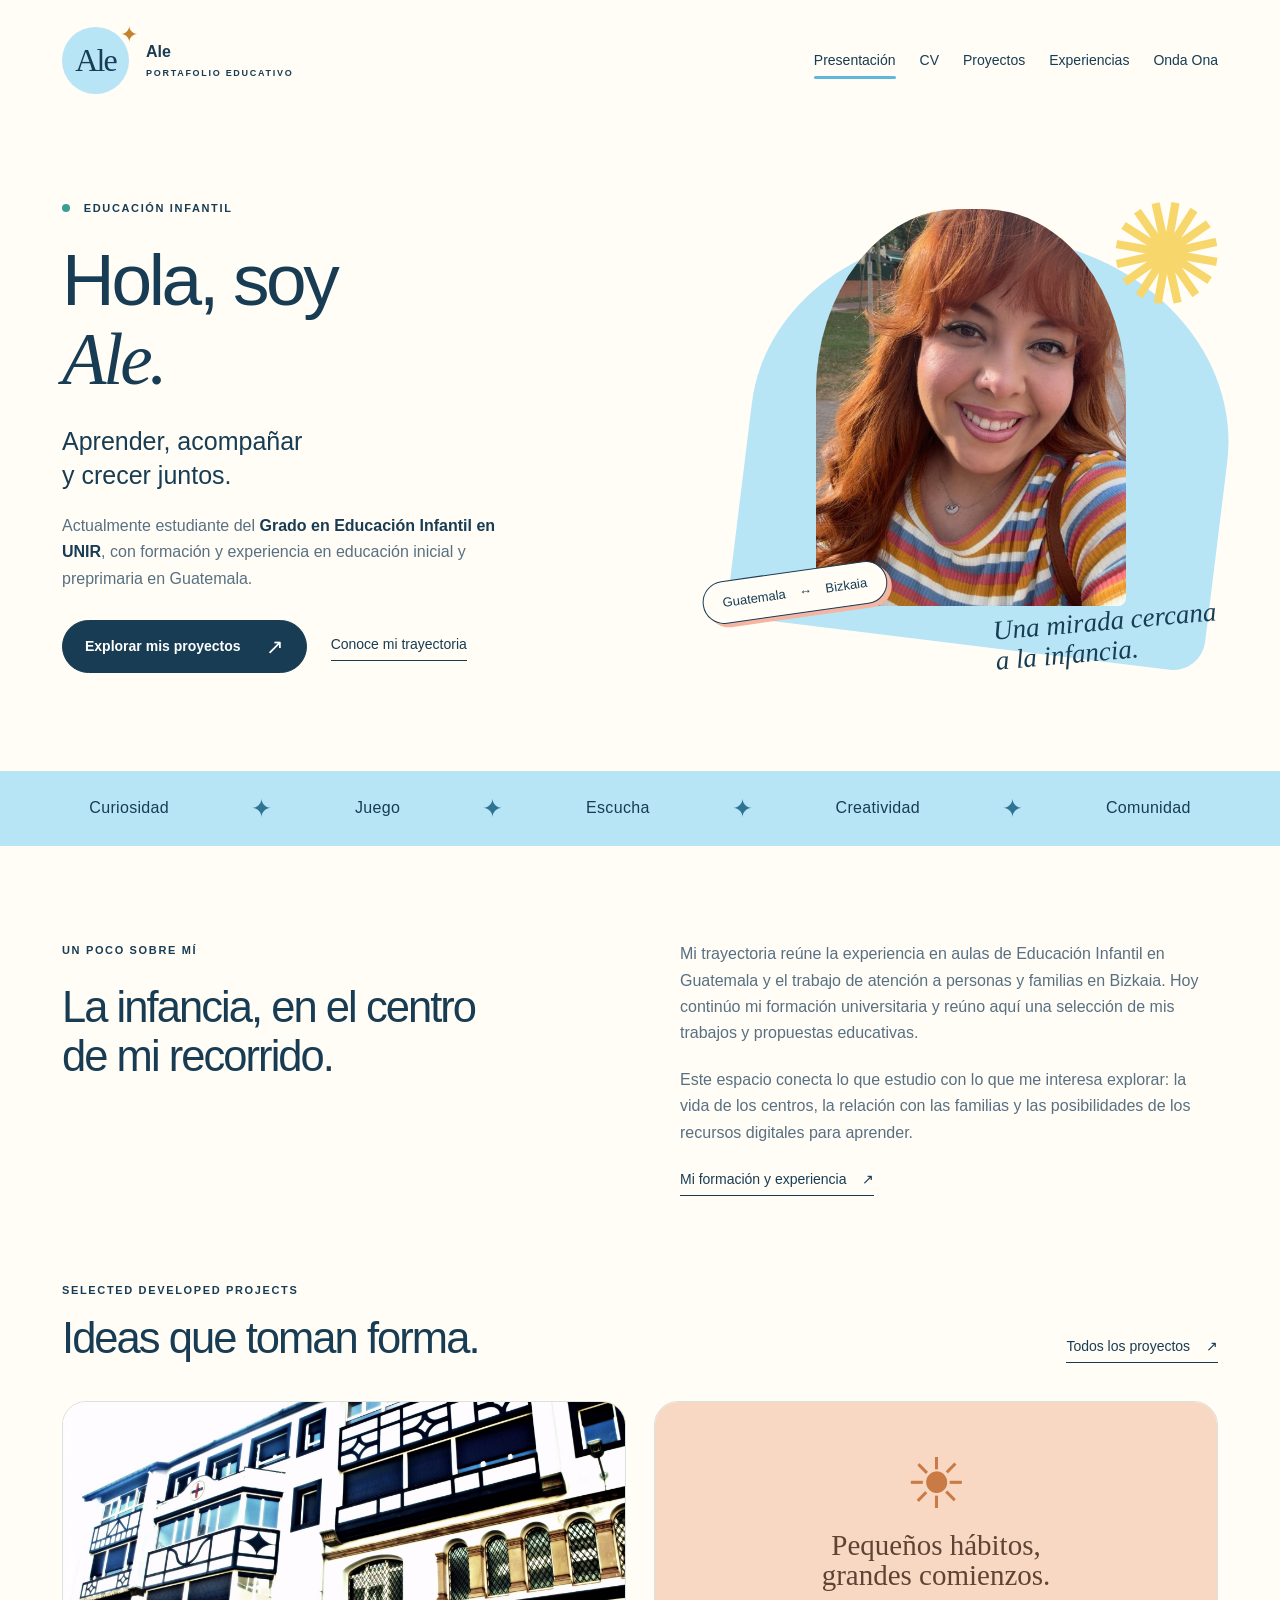
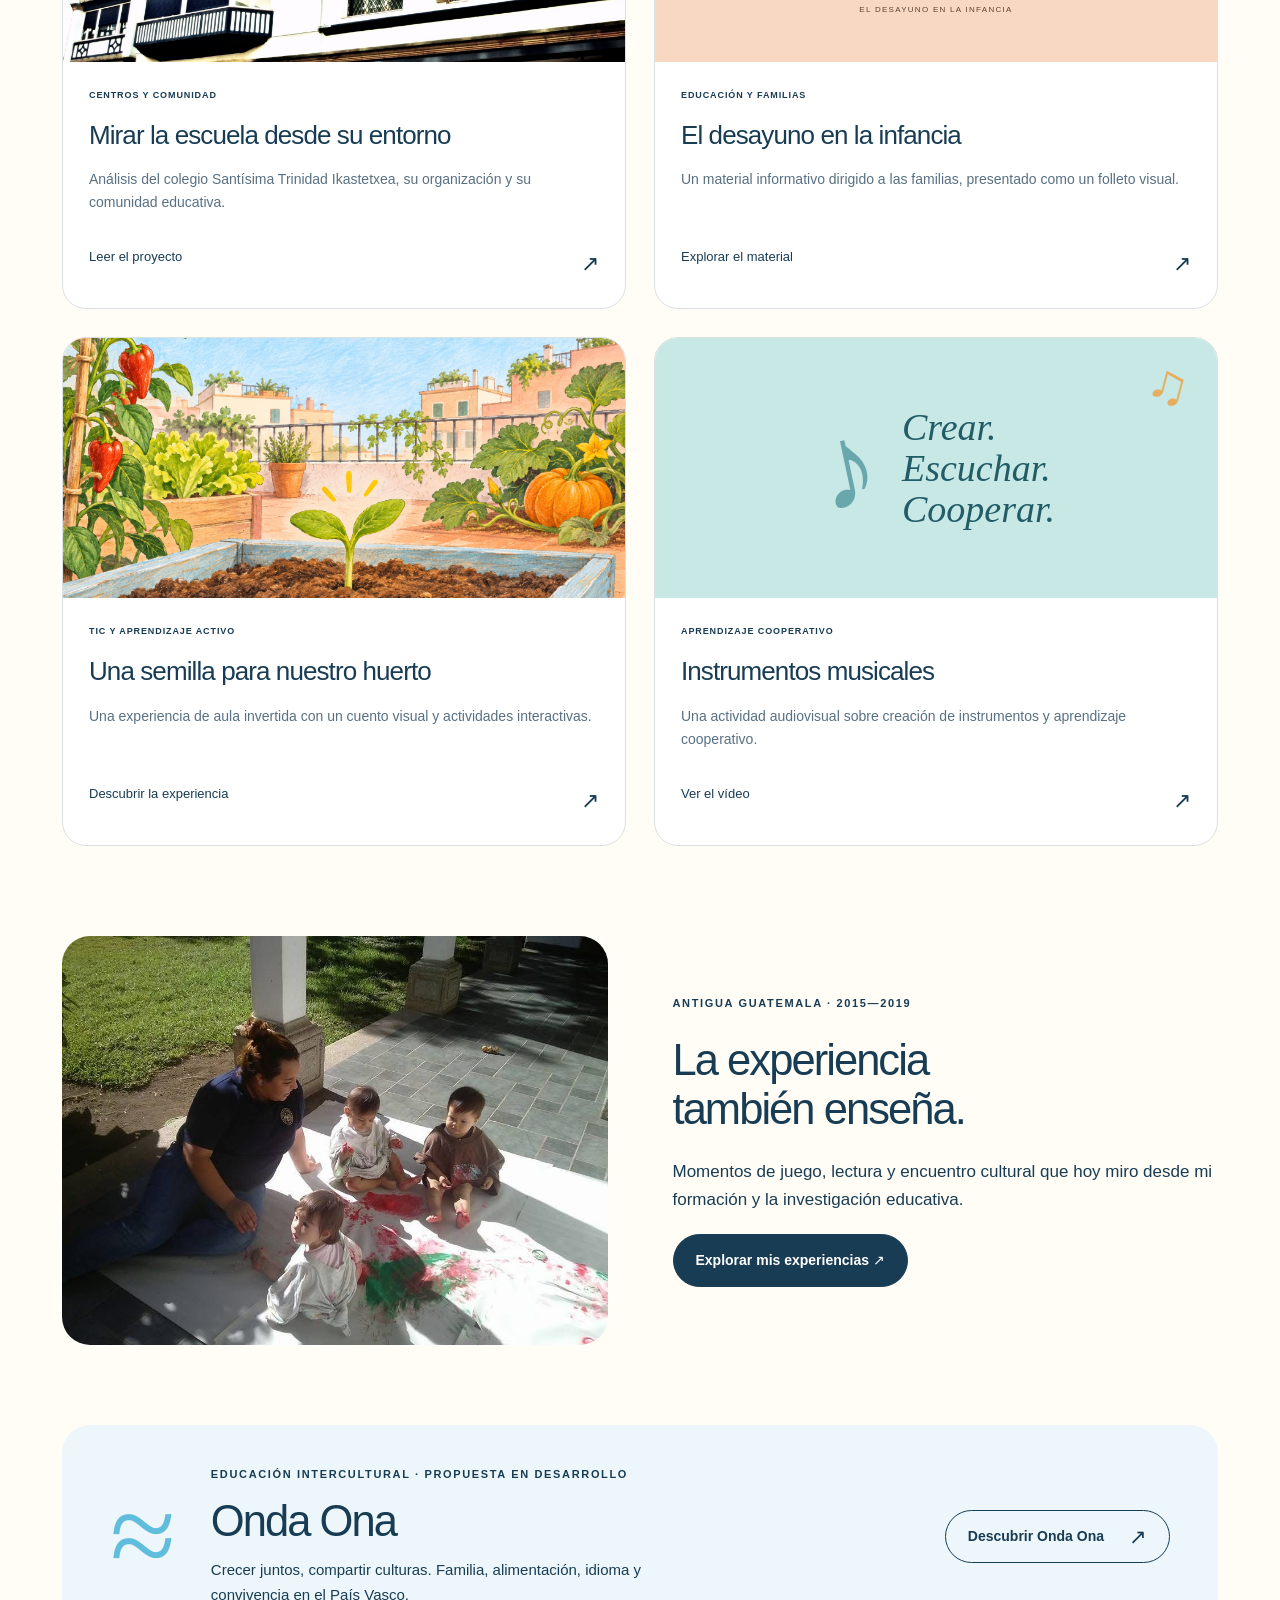
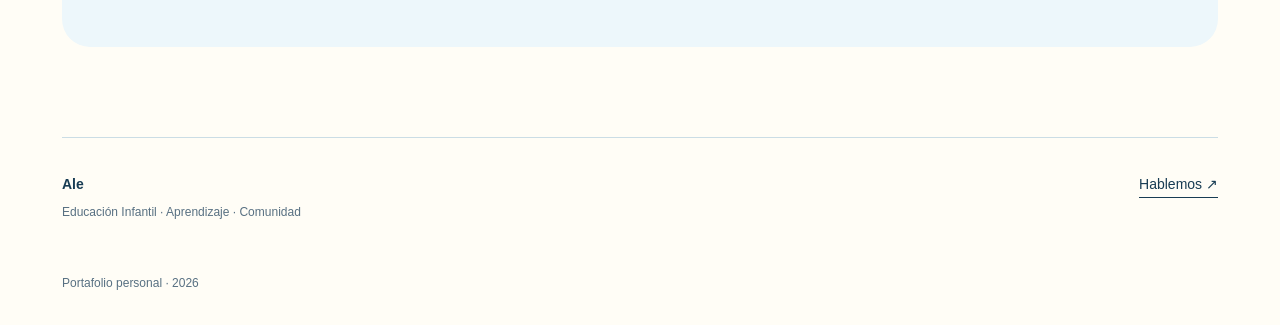
==== index.html @ e65fe472 "Add files via upload" ====
<!doctype html><html lang="es"><head><meta charset="utf-8"><meta name="viewport" content="width=device-width,initial-scale=1"><title>Presentación · Ale</title><meta name="description" content="Portafolio educativo de Ale, estudiante del Grado en Educación Infantil en UNIR."><meta name="theme-color" content="#b7e5f5"><link rel="icon" type="image/svg+xml" href="assets/favicon.svg"><link rel="stylesheet" href="assets/styles.css"><script src="assets/site.js" defer></script></head><body><a class="skip" href="#contenido">Saltar al contenido</a><header class="site-header"><a class="brand" href="index.html" aria-label="Ale, presentación"><span class="brand-symbol">Ale<span>✦</span></span><span>Ale<small>PORTAFOLIO EDUCATIVO</small></span></a><button class="menu-toggle" aria-expanded="false" aria-controls="menu">Menú <span>＋</span></button><nav id="menu" aria-label="Navegación principal"><a href="index.html" aria-current="page">Presentación</a><a href="cv.html" >CV</a><a href="proyectos.html" >Proyectos</a><a href="experiencias.html">Experiencias</a><a href="onda-ona.html" >Onda Ona</a></nav></header><main id="contenido"><section class="hero wrap"><div class="hero-copy"><span class="eyebrow"><span class="status-dot"></span> EDUCACIÓN INFANTIL</span><h1>Hola, soy<br><em>Ale.</em></h1><p class="hero-lead">Aprender, acompañar<br>y crecer juntos.</p><p class="hero-description">Actualmente estudiante del <strong>Grado en Educación Infantil en UNIR</strong>, con formación y experiencia en educación inicial y preprimaria en Guatemala.</p><div class="actions"><a class="button" href="proyectos.html">Explorar mis proyectos <span>↗</span></a><a class="text-link" href="cv.html">Conoce mi trayectoria</a></div></div><div class="portrait-composition"><span class="sunburst" aria-hidden="true">✺</span><div class="portrait-bg"></div><img class="portrait" src="assets/retrato.jpg" alt="María Alejandra Chacón Rodríguez"><span class="portrait-caption">Una mirada cercana<br>a la infancia.</span><span class="floating-label">Guatemala <span>↔</span> Bizkaia</span></div></section><div class="ticker" aria-hidden="true"><span>Curiosidad</span><i>✦</i><span>Juego</span><i>✦</i><span>Escucha</span><i>✦</i><span>Creatividad</span><i>✦</i><span>Comunidad</span></div><section class="about-section wrap"><div><span class="eyebrow">UN POCO SOBRE MÍ</span><h2>La infancia, en el centro<br>de mi recorrido.</h2></div><div><p>Mi trayectoria reúne la experiencia en aulas de Educación Infantil en Guatemala y el trabajo de atención a personas y familias en Bizkaia. Hoy continúo mi formación universitaria y reúno aquí una selección de mis trabajos y propuestas educativas.</p><p>Este espacio conecta lo que estudio con lo que me interesa explorar: la vida de los centros, la relación con las familias y las posibilidades de los recursos digitales para aprender.</p><a class="text-link" href="cv.html">Mi formación y experiencia <span>↗</span></a></div></section><section class="projects-section wrap"><div class="section-heading"><div><span class="eyebrow">SELECTED DEVELOPED PROJECTS</span><h2>Ideas que toman forma.</h2></div><a class="text-link" href="proyectos.html">Todos los proyectos <span>↗</span></a></div><div class="project-grid"><a class="project-card blue-card" href="proyectos/colegio-trinitarias.html"><div class="card-image"><img src="assets/colegio-trinitarias.jpg" alt="Fachada del colegio Santísima Trinidad de Algorta" loading="lazy"></div><div class="card-body"><span class="tag">CENTROS Y COMUNIDAD</span><h3>Mirar la escuela desde su entorno</h3><p>Análisis del colegio Santísima Trinidad Ikastetxea, su organización y su comunidad educativa.</p><span class="card-link">Leer el proyecto <span>↗</span></span></div></a><a class="project-card peach-card" href="proyectos/desayuno-infantil.html"><div class="card-image breakfast-cover"><span class="breakfast-sun" aria-hidden="true">☀</span><span>Pequeños hábitos,<br>grandes comienzos.</span><span class="cover-caption">EL DESAYUNO EN LA INFANCIA</span></div><div class="card-body"><span class="tag">EDUCACIÓN Y FAMILIAS</span><h3>El desayuno en la infancia</h3><p>Un material informativo dirigido a las familias, presentado como un folleto visual.</p><span class="card-link">Explorar el material <span>↗</span></span></div></a><a class="project-card yellow-card" href="proyectos/aula-invertida.html"><div class="card-image seed-cover"><img src="assets/huerto-ilustrado.png" alt="Ilustración de una lenteja para el proyecto del huerto" loading="lazy"></div><div class="card-body"><span class="tag">TIC Y APRENDIZAJE ACTIVO</span><h3>Una semilla para nuestro huerto</h3><p>Una experiencia de aula invertida con un cuento visual y actividades interactivas.</p><span class="card-link">Descubrir la experiencia <span>↗</span></span></div></a><a class="project-card music-card" href="proyectos/instrumentos-musicales.html"><div class="card-image music-cover" aria-hidden="true"><span>♪</span><span>Crear.<br>Escuchar.<br>Cooperar.</span><i>♫</i></div><div class="card-body"><span class="tag">APRENDIZAJE COOPERATIVO</span><h3>Instrumentos musicales</h3><p>Una actividad audiovisual sobre creación de instrumentos y aprendizaje cooperativo.</p><span class="card-link">Ver el vídeo <span>↗</span></span></div></a></div></section><section class="home-experiences wrap"><img src="assets/pintura-2015.jpg" alt="María Alejandra acompaña una actividad de pintura en Antigua Guatemala, 2015" loading="lazy"><div><span class="eyebrow">ANTIGUA GUATEMALA · 2015—2019</span><h2>La experiencia<br>también enseña.</h2><p>Momentos de juego, lectura y encuentro cultural que hoy miro desde mi formación y la investigación educativa.</p><a class="button" href="experiencias.html">Explorar mis experiencias ↗</a></div></section><section class="onda-banner wrap"><div class="onda-mark" aria-hidden="true">≈</div><div><span class="eyebrow">EDUCACIÓN INTERCULTURAL · PROPUESTA EN DESARROLLO</span><h2>Onda Ona</h2><p>Crecer juntos, compartir culturas. Familia, alimentación, idioma y convivencia en el País Vasco.</p></div><a class="button light" href="onda-ona.html">Descubrir Onda Ona <span>↗</span></a></section></main><footer class="site-footer"><div><a class="footer-name" href="index.html">Ale</a><p>Educación Infantil · Aprendizaje · Comunidad</p></div><a href="mailto:marialechaconrodriguez27@gmail.com">Hablemos <span aria-hidden="true">↗</span></a><p class="footer-note">Portafolio personal · 2026</p></footer></body></html>
---- assets/styles.css ----
@charset "UTF-8";
:root{--ink:#183c53;--muted:#587082;--blue:#b7e5f5;--pale:#edf7fb;--cream:#fffdf6;--coral:#f5b5a3;--yellow:#f7d66b;--line:#cbdde5;--max:1220px}*{box-sizing:border-box}html{scroll-behavior:smooth}body{margin:0;background:var(--cream);color:var(--ink);font-family:Inter,"Avenir Next",Avenir,"Segoe UI",sans-serif;font-size:17px;line-height:1.65}a{color:inherit;text-decoration:none}button{font:inherit;cursor:pointer}img{max-width:100%;display:block}h1,h2,h3,p{margin-top:0}h1,h2,h3{font-weight:500;line-height:1.12;letter-spacing:-.045em}h1{font-size:clamp(50px,6.6vw,92px);margin-bottom:26px}h1 em,h2 em{font-family:Georgia,"Times New Roman",serif;font-weight:400}h2{font-size:clamp(32px,3.4vw,46px);margin-bottom:24px}h3{font-size:27px;line-height:1.2}p{margin-bottom:20px}a:focus-visible,button:focus-visible,summary:focus-visible{outline:3px solid #136785;outline-offset:6px}a,button{-webkit-tap-highlight-color:transparent}.wrap{max-width:var(--max);margin-inline:auto;padding-inline:32px}.site-header{max-width:var(--max);padding:27px 32px;display:flex;justify-content:space-between;gap:30px;align-items:center;margin:auto}.brand{display:flex;align-items:center;gap:17px;font-size:16px;font-weight:600;line-height:1.3}.brand small{display:block;font-size:9px;letter-spacing:.19em;margin-top:5px}.brand-symbol{font-family:Georgia,serif;position:relative;font-size:32px;background:var(--blue);width:67px;height:67px;display:grid;place-items:center;border-radius:50%;font-weight:400;letter-spacing:-.06em}.brand-symbol>span{font-size:22px;position:absolute;top:-6px;right:-7px;color:#c2852d}.site-header nav{display:flex;gap:34px;font-size:14px}.site-header nav a{padding:8px 0;position:relative}.site-header nav a[aria-current=page]:after{content:"";position:absolute;height:3px;background:#60b9da;bottom:1px;left:0;right:0;border-radius:2px}.menu-toggle{display:none}.hero{display:grid;grid-template-columns:1.22fr 1fr;align-items:center;gap:60px;padding-top:58px;padding-bottom:78px;min-height:650px}.eyebrow{display:block;letter-spacing:.15em;font-weight:650;font-size:11px;margin-bottom:24px}.status-dot{display:inline-block;width:8px;height:8px;border-radius:100%;background:#3b9d94;margin-right:9px}.hero h1{font-size:clamp(54px,5.7vw,80px);line-height:1.08}.hero-lead{font-size:25px;line-height:1.35}.hero-description{max-width:470px;color:var(--muted);font-size:16px}.hero-description strong{font-weight:600;color:var(--ink)}.actions{display:flex;align-items:center;gap:24px;flex-wrap:wrap;margin-top:28px}.button{background:var(--ink);color:white;padding:14px 22px;border:1px solid var(--ink);border-radius:40px;display:inline-flex;gap:25px;align-items:center;justify-content:center;font-size:14px;font-weight:550;transition:transform .2s,background .2s}.button:hover{background:#245a76;transform:translateY(-2px)}.button span{font-size:21px;line-height:1}.text-link{font-size:14px;border-bottom:1px solid var(--ink);padding-bottom:4px;display:inline-block}.text-link>span{margin-left:12px}.portrait-composition{height:500px;position:relative;padding-top:23px}.portrait-bg{position:absolute;inset:50px -10px 40px 25px;background:var(--blue);border-radius:48% 48% 32px 32px;transform:rotate(7deg)}.portrait{position:relative;width:310px;height:397px;object-fit:cover;object-position:50% 45%;border-radius:46% 46% 8px 8px;margin:auto;filter:saturate(.9)}.sunburst{position:absolute;z-index:2;color:var(--yellow);font-size:140px;line-height:1;top:0;right:-6px;transform:rotate(10deg)}.portrait-caption{position:absolute;bottom:20px;right:0;font-family:Georgia,serif;font-size:27px;font-style:italic;line-height:1.1;transform:rotate(-5deg)}.floating-label{position:absolute;bottom:72px;left:-22px;background:var(--cream);border:1px solid var(--ink);box-shadow:4px 4px 0 var(--coral);padding:10px 19px;border-radius:30px;font-size:13px;transform:rotate(-8deg)}.floating-label span{margin:0 10px}.ticker{display:flex;align-items:center;justify-content:space-evenly;gap:25px;background:var(--blue);padding:17px 32px;font-size:16px;letter-spacing:.02em}.ticker i{font-style:normal;font-size:25px;color:#307494}.about-section{display:grid;grid-template-columns:1fr 1fr;gap:80px;padding-top:95px;padding-bottom:85px}.about-section>div:last-child{color:var(--muted);font-size:16px}.about-section .text-link{color:var(--ink)}.projects-section{padding-bottom:90px}.section-heading{display:flex;justify-content:space-between;align-items:end;gap:25px;margin-bottom:38px}.section-heading h2{margin:0}.section-heading .eyebrow{margin-bottom:15px}.project-grid{display:grid;grid-template-columns:repeat(3,minmax(0,1fr));gap:24px}.project-card{border:1px solid #dae1de;border-radius:24px;overflow:hidden;background:white;display:flex;flex-direction:column;transition:transform .25s,box-shadow .25s}.project-card:hover{transform:translateY(-7px);box-shadow:0 12px 30px #183c5310}.card-image{height:218px;overflow:hidden}.card-image>img{width:100%;height:100%;object-fit:cover;transition:transform .4s}.project-card:hover .card-image>img{transform:scale(1.045)}.card-body{padding:26px;flex:1;display:flex;flex-direction:column}.card-body .tag{font-size:9px;letter-spacing:.1em;font-weight:700;margin-bottom:17px}.card-body h3{font-size:26px;letter-spacing:-.035em;margin-bottom:17px}.card-body p{font-size:14px;color:var(--muted)}.card-link{display:flex;justify-content:space-between;font-size:13px;margin-top:auto;padding-top:12px}.card-link span{font-size:22px}.breakfast-cover{background:#f8d8c3;display:flex;flex-direction:column;align-items:center;justify-content:center;text-align:center;font-family:Georgia,serif;font-size:29px;line-height:1.05;color:#5f4334;position:relative}.breakfast-cover .breakfast-sun{font-size:70px;color:#c97a45;line-height:1;margin-bottom:10px}.breakfast-cover .cover-caption{font:8px sans-serif;letter-spacing:.16em;margin-top:15px}.seed-cover{background:#f5df9d}.seed-cover>img{object-fit:cover;object-position:center}.onda-banner{display:flex;align-items:center;gap:35px;background:var(--pale);border-radius:28px;padding:40px 48px;margin-bottom:90px;max-width:1156px}.onda-banner h2{margin-bottom:12px}.onda-banner .eyebrow{margin-bottom:14px}.onda-banner p{font-size:15px;margin:0;max-width:440px}.onda-banner .button{margin-left:auto;flex-shrink:0}.onda-mark{font:120px/1 Georgia,serif;color:#60bddb}.button.light{background:transparent;color:var(--ink)}.button.light:hover{background:var(--blue)}.site-footer{border-top:1px solid var(--line);max-width:1156px;margin:auto;display:flex;flex-wrap:wrap;justify-content:space-between;gap:25px;padding:35px 0 25px;font-size:14px}.footer-name{font-weight:600}.site-footer p{font-size:12px;color:var(--muted);margin:6px 0}.site-footer>a{border-bottom:1px solid var(--ink);align-self:flex-start}.footer-note{width:100%;padding-top:15px}.page-intro{padding-top:70px;padding-bottom:60px}.page-intro h1{margin-bottom:22px}.intro-lead{font-size:23px;color:var(--muted);max-width:660px;line-height:1.5}.projects-page{padding-bottom:80px}.editorial-note{border-top:1px solid var(--line);display:flex;gap:35px;align-items:baseline;margin-top:65px;padding-top:25px}.editorial-note>span{font-size:11px;font-weight:600;letter-spacing:.15em;white-space:nowrap}.editorial-note p{font-size:15px;max-width:620px;color:var(--muted)}.cv-layout{display:grid;grid-template-columns:300px minmax(0,1fr);gap:90px;padding-bottom:80px}.profile-aside{background:var(--pale);padding:28px;border-radius:22px;align-self:start;position:sticky;top:24px}.profile-aside>img{width:150px;height:185px;object-fit:cover;object-position:top;border-radius:80px 80px 12px 12px;margin-bottom:24px}.profile-aside h2{font-size:26px}.profile-aside p{font-size:14px}.small-label{font-size:10px;letter-spacing:.1em;margin-bottom:20px}.profile-aside .text-link{font-size:12px}.print-cv{font-size:12px;margin-top:28px;padding:11px 15px}.cv-content>section{margin-bottom:50px}.cv-content h2{font-size:34px}.cv-content p{font-size:16px;color:var(--muted)}.timeline-item{border-top:1px solid var(--line);padding-top:24px;margin-top:24px}.timeline-item h3{font-size:23px;letter-spacing:-.025em;margin:9px 0}.date{font-size:11px;font-weight:650;letter-spacing:.1em;color:#53778a}.timeline-item p{margin-bottom:12px}.pill{background:#dbefeb;display:inline-block;border-radius:25px;padding:4px 12px;font-size:11px}.pill-list{display:flex;flex-wrap:wrap;gap:9px;margin-bottom:22px}.pill-list>span{padding:7px 15px;background:var(--pale);border-radius:30px;font-size:13px}.onda-hero{text-align:center;padding-top:60px;padding-bottom:100px;min-height:650px;background:radial-gradient(ellipse at 50% 45%,#d7f0fa,transparent 68%)}.onda-hero h1{font-size:clamp(70px,11vw,145px);margin-top:5px}.onda-hero p{max-width:600px;margin-inline:auto}.onda-hero .button{margin-top:20px}.onda-big{font:160px/1 Georgia,serif;color:#69b9d7;display:block}.project-intro{padding-top:36px;padding-bottom:42px}.back-link{display:block;font-size:13px;margin-bottom:44px;color:var(--muted)}.project-intro h1{font-size:clamp(50px,6.8vw,88px)}.project-intro .eyebrow{margin-bottom:23px}.project-meta{display:flex;gap:30px;flex-wrap:wrap;font-size:12px;padding-top:12px}.full-figure{margin-top:0;margin-bottom:60px}.full-figure>img{width:100%;max-height:520px;object-fit:cover;border-radius:24px}.full-figure figcaption{font-size:11px;color:var(--muted);margin-top:10px}.article-layout{display:grid;grid-template-columns:240px minmax(0,1fr);gap:65px;padding-bottom:90px}.article-aside{align-self:start;position:sticky;top:35px;font-size:14px}.article-aside p{color:var(--muted)}.article-aside a{display:block;border-top:1px solid var(--line);padding:12px 0;font-size:13px}.reading{max-width:760px}.reading h2{font-size:33px;margin-top:40px}.reading p{font-size:17px;line-height:1.85;margin-bottom:24px}.reading .article-note{font-size:13px;line-height:1.6;background:var(--pale);padding:18px 22px;border-radius:12px;margin-bottom:30px;color:var(--muted)}.references{border-block:1px solid var(--line);padding:20px 0;margin:40px 0;overflow-wrap:anywhere}.references summary{font-size:16px;cursor:pointer;font-weight:600}.references p{font-size:13px;line-height:1.7;margin:18px 0 0}.video-placeholder{min-height:300px;background:var(--blue);border-radius:20px;display:flex;flex-direction:column;justify-content:center;align-items:center;gap:16px;text-align:center;padding:30px;margin:25px 0 18px}.play-symbol{font-size:35px}.video-placeholder>span:last-child{font-size:11px}.video-placeholder iframe{width:100%;aspect-ratio:16/9;border:0;border-radius:14px}.video-placeholder:has(iframe){padding:0;background:#000;min-height:0}.resource-intro{display:flex;align-items:center;justify-content:space-between;gap:50px;padding-bottom:60px}.resource-intro>div{max-width:670px}.resource-intro p{font-size:16px;color:var(--muted)}.resource-intro .button{flex-shrink:0}.gallery{padding-bottom:90px}.gallery-hint{font-size:12px;color:var(--muted)}.zoom-image{position:relative;background:white;border:1px solid var(--line);border-radius:18px;padding:18px;margin-bottom:30px;display:block;width:100%;overflow:hidden}.zoom-image img{width:100%;border-radius:6px}.zoom-image>span{display:block;text-align:right;font-size:12px;margin-top:13px;color:var(--ink)}.zoom-image:hover{border-color:var(--ink)}.image-dialog{max-width:96vw;width:1400px;max-height:94vh;border:0;padding:55px 15px 20px;background:white;border-radius:16px}.image-dialog::backdrop{background:#163043bb}.image-dialog img{width:100%;height:auto}.close-dialog{position:absolute;top:12px;right:15px;background:var(--pale);border:0;padding:8px 18px;border-radius:30px;color:var(--ink);font-size:13px}.learning-overview{display:grid;grid-template-columns:repeat(3,1fr);gap:35px;margin-bottom:55px}.learning-step{padding-top:25px;border-top:1px solid var(--line)}.learning-step>span{font:35px Georgia,serif;color:#509ebc;display:block;margin-bottom:22px}.learning-step h2{font-size:25px}.learning-step p{font-size:15px;color:var(--muted)}.seed-preview{padding-bottom:70px;margin-block:0}.seed-preview img{border-radius:25px;width:100%;border:1px solid var(--line)}.skip{position:fixed;top:-70px;left:20px;padding:10px 20px;background:var(--ink);color:white;z-index:100}.skip:focus{top:15px}
@media(min-width:1500px){.hero{padding-top:80px;padding-bottom:100px}}
@media(max-width:1100px){.hero{gap:25px}.hero h1{font-size:65px}.portrait-composition{transform:scale(.9)}.site-footer{margin-inline:32px}.onda-banner{margin-inline:32px}.project-grid{gap:17px}.card-body{padding:22px}.resource-intro{flex-direction:column;align-items:start}.cv-layout{gap:45px;grid-template-columns:260px 1fr}.article-layout{gap:35px;grid-template-columns:190px 1fr}}
@media(max-width:760px){.wrap{padding-inline:23px}.site-header{padding:20px 23px;position:relative}.brand-symbol{width:53px;height:53px;font-size:26px}.brand{font-size:14px;gap:12px}.brand small{font-size:8px}.menu-toggle{display:flex;align-items:center;gap:10px;padding:9px 13px;background:none;border:1px solid var(--line);border-radius:25px;font-size:13px;color:var(--ink)}.site-header nav{display:none;position:absolute;top:90px;left:23px;right:23px;background:var(--cream);box-shadow:0 12px 24px #183c5314;border:1px solid var(--line);z-index:10;padding:20px;border-radius:18px;flex-direction:column;gap:14px}.site-header nav.open{display:flex}.site-header nav a{align-self:start}.hero{display:flex;flex-direction:column;align-items:stretch;padding-top:38px;padding-bottom:50px;gap:25px}.hero h1{font-size:clamp(49px,10.5vw,68px)}.hero-lead{font-size:24px}.hero-description{font-size:15px}.hero .eyebrow{font-size:10px}.actions{gap:20px}.portrait-composition{width:330px;max-width:100%;height:420px;align-self:center;transform:none;margin-top:30px}.portrait{height:330px;width:258px}.portrait-bg{inset:35px -5px 40px 10px}.sunburst{font-size:110px;right:0}.portrait-caption{font-size:24px;bottom:10px}.floating-label{left:0;bottom:61px;font-size:11px}.ticker{justify-content:space-around;gap:14px;flex-wrap:wrap;padding:17px 20px;font-size:12px}.ticker i{font-size:18px}.ticker i:last-of-type,.ticker span:last-of-type{display:none}.about-section{display:block;padding-block:55px}.about-section>div:first-child{margin-bottom:30px}.about-section h2{font-size:34px}.section-heading{display:block;margin-bottom:28px}.section-heading .text-link{margin-top:22px}.project-grid{grid-template-columns:1fr;gap:25px}.card-image{height:230px}.card-body h3{font-size:29px}.card-body{padding:28px}.projects-section{padding-bottom:55px}.onda-banner{display:block;padding:30px 25px;margin:0 23px 55px}.onda-mark{font-size:85px;margin-bottom:15px}.onda-banner .button{margin-top:25px}.site-footer{margin-inline:23px;padding-top:28px}.site-footer>div{width:100%}.page-intro{padding-top:40px;padding-bottom:35px}.page-intro h1{font-size:60px}.intro-lead{font-size:20px}.cv-layout{display:block;padding-bottom:40px}.profile-aside{position:static;margin-bottom:45px;padding:26px}.profile-aside>img{float:right;width:105px;height:135px;margin-left:15px}.profile-aside h2{font-size:25px}.cv-content h2{font-size:31px}.timeline-item h3{font-size:23px}.editorial-note{display:block;margin-top:40px}.editorial-note>span{display:block;margin-bottom:15px}.onda-hero{padding-block:40px 65px;min-height:600px}.onda-hero h1{font-size:85px}.onda-big{font-size:130px}.project-intro{padding-top:20px;padding-bottom:28px}.back-link{margin-bottom:32px}.project-intro h1{font-size:54px}.project-intro .eyebrow{font-size:9px}.project-meta{gap:8px;flex-direction:column}.full-figure{margin-bottom:35px}.full-figure>img{height:250px;border-radius:16px;object-position:center}.article-layout{display:block;padding-bottom:50px}.article-aside{position:static;margin-bottom:35px;border-bottom:1px solid var(--line);padding-bottom:15px}.article-aside .eyebrow{margin-bottom:10px}.article-aside a{display:inline-block;border:0;margin-right:25px}.reading p{font-size:16px;line-height:1.8}.reading h2{font-size:29px}.reading .article-note{font-size:12px;padding:15px}.resource-intro{gap:15px;padding-bottom:35px}.resource-intro h2{font-size:32px}.gallery-hint{display:block;margin-top:15px}.gallery{padding-bottom:50px}.zoom-image{padding:8px;border-radius:12px}.zoom-image>span{padding:5px;font-size:11px}.learning-overview{grid-template-columns:1fr;gap:20px;margin-bottom:35px}.learning-step{display:grid;grid-template-columns:40px 1fr;gap:10px}.learning-step>span{grid-row:span 2}.learning-step h2{margin:0}.learning-step p{grid-column:2;margin-bottom:0}.video-placeholder{min-height:240px}.seed-preview{padding-bottom:45px}}
@media(prefers-reduced-motion:reduce){html{scroll-behavior:auto}*,*::before,*::after{transition:none!important}}
@media print{.site-header,.site-footer,.menu-toggle,.skip,.print-cv{display:none!important}body{background:white;color:black;font-size:11pt}.page-intro{padding:0 0 20px}.page-intro h1{font-size:30pt}.page-intro .intro-lead{font-size:12pt}.wrap{max-width:none;padding:0}.cv-layout{grid-template-columns:180px 1fr;gap:30px;display:grid}.profile-aside{position:static;background:#f4f8fa;padding:15px}.profile-aside h2{font-size:17pt}.profile-aside p{font-size:10pt}.profile-aside>img{width:100px;height:125px}.cv-content h2{font-size:18pt}.cv-content p{font-size:10pt}.cv-content h3{font-size:13pt}.timeline-item{break-inside:avoid;padding-top:10px;margin-top:10px}.cv-content>section{margin-bottom:22px}.eyebrow,.date{font-size:8pt}.pill-list>span{font-size:9pt}}
.project-grid{grid-template-columns:repeat(2,minmax(0,1fr));gap:28px}.card-image{height:260px}.music-cover{background:#c7e8e4;display:flex;align-items:center;justify-content:center;position:relative;gap:25px;color:#215c67}.music-cover>span:first-child{font:120px Georgia,serif;transform:rotate(-12deg);color:#6aa7ad}.music-cover>span:nth-child(2){font:38px/1.07 Georgia,serif;font-style:italic}.music-cover i{position:absolute;right:28px;top:15px;font:55px Georgia,serif;color:#e6ae60;transform:rotate(15deg)}@media(max-width:760px){.project-grid{grid-template-columns:1fr}.card-image{height:230px}}
/* Onda Ona and Guatemala experiences */
.onda-ona-hero{display:grid;grid-template-columns:1.2fr 1fr;align-items:center;gap:65px;padding-block:65px 90px}.onda-ona-hero>img{width:100%;border-radius:50%}.onda-ona-hero h1{font-size:clamp(65px,8vw,110px)}.onda-ona-hero p{max-width:640px}.onda-ona-intro{padding-block:65px;background:var(--pale);border-radius:30px}.onda-ona-intro p{max-width:790px}.onda-ona-model{display:grid;grid-template-columns:1fr 1fr;align-items:center;gap:60px;padding-block:80px}.onda-ona-orbit{height:430px;position:relative;max-width:480px;width:100%;margin:auto}.onda-ona-orbit:before{content:"";position:absolute;inset:65px;border:2px dashed #63aaad;border-radius:50%}.onda-ona-node,.onda-ona-center{position:absolute;text-align:center;display:flex;flex-direction:column;justify-content:center;line-height:1.3;border:1px solid #90bbb9;border-radius:50%;width:150px;height:150px;background:#f6d8bb;font-size:16px}.onda-ona-center{width:180px;height:140px;left:50%;top:50%;transform:translate(-50%,-50%);background:var(--cream);font-weight:700;border-radius:40px;box-shadow:0 5px 0 #addbd7}.onda-ona-center small{font-size:10px;margin-top:10px;font-weight:400}.onda-ona-top{left:50%;top:0;transform:translateX(-50%)}.onda-ona-left{bottom:0;left:0;background:var(--blue)}.onda-ona-right{right:0;bottom:0;background:#f7e6a4}.onda-ona-pillar{display:grid;grid-template-columns:380px 1fr;gap:85px;align-items:center;padding-block:55px}.onda-ona-pillar>img{border-radius:28px;width:100%}.onda-ona-pillar:nth-of-type(odd)>img{order:2}.onda-ona-pillar:nth-of-type(odd){grid-template-columns:1fr 380px}.onda-ona-proposal{font-size:15px;color:var(--muted);border-left:3px solid var(--coral);padding-left:20px}.onda-ona-families{display:grid;grid-template-columns:1fr 400px;align-items:center;gap:70px;padding-block:65px;margin-block:50px;background:#e9f4ef;border-radius:30px}.onda-ona-families img{border-radius:25px}.onda-ona-goals{padding-block:60px 80px}.onda-ona-goals .learning-overview{margin-top:40px}.onda-ona-small{font-size:13px;color:var(--muted);max-width:850px}.experience-intro{max-width:770px}.experience-row{display:grid;grid-template-columns:1fr 1fr;gap:65px;align-items:center;padding-block:48px;border-top:1px solid var(--line)}.experience-row:nth-child(odd)>figure{order:2}.experience-row figure{margin:0;min-width:0}.experience-row .zoom-image{padding:0;border-radius:24px;margin-bottom:10px;background:transparent;border:0}.experience-row .zoom-image img{width:100%;max-height:590px;object-fit:contain;border-radius:20px}.experience-row .zoom-image span{padding-right:12px}.experience-row figcaption,.experience-extra figcaption{font-size:12px;color:var(--muted)}.experience-theory{font-size:15px;color:var(--muted)}.experience-row .pill{white-space:normal}.resource-reflection{background:var(--pale);padding-block:60px;border-radius:30px;margin-top:40px}.resource-columns{display:grid;grid-template-columns:1fr 1fr;gap:55px}.experience-extra{margin:35px 0 0;max-width:650px}.experience-extra img{border-radius:20px;margin-bottom:12px}.experience-sources{padding-block:70px 90px}.experience-sources ol{padding-left:25px;max-width:950px}.experience-sources li{font-size:14px;margin-bottom:20px}.experience-sources li a{text-decoration:underline}.home-experiences{display:grid;grid-template-columns:1fr 1fr;align-items:center;gap:65px;padding-bottom:80px}.home-experiences img{border-radius:28px;width:100%}.site-header nav{gap:24px}.portrait{object-position:50% 26%;filter:none}
@media(max-width:760px){.onda-ona-hero,.onda-ona-intro,.onda-ona-model,.onda-ona-pillar,.onda-ona-pillar:nth-of-type(odd),.onda-ona-families,.experience-row,.resource-columns,.home-experiences{display:flex;flex-direction:column;gap:28px}.onda-ona-hero{padding-block:40px}.onda-ona-hero>img{max-width:320px}.onda-ona-intro,.onda-ona-families,.resource-reflection{border-radius:0}.onda-ona-model{padding-block:50px}.onda-ona-orbit{height:380px;max-width:380px}.onda-ona-node{width:125px;height:125px;font-size:14px}.onda-ona-center{width:155px;height:115px}.onda-ona-orbit:before{inset:50px 35px}.onda-ona-pillar,.onda-ona-pillar:nth-of-type(odd){padding-block:35px}.onda-ona-pillar>img,.onda-ona-pillar:nth-of-type(odd)>img{order:0;max-width:310px}.onda-ona-families>img{max-width:320px}.onda-ona-goals{padding-block:35px}.experience-row{padding-block:35px;align-items:stretch}.experience-row:nth-child(odd)>figure{order:0}.experience-row .zoom-image img{max-height:500px}.home-experiences{padding-bottom:50px}.resource-columns{gap:0}.experience-sources{padding-block:50px}}

.learning-step .learning-illustration{width:100%;aspect-ratio:3/2;object-fit:cover;border-radius:16px;margin-bottom:22px}@media(max-width:760px){.learning-step .learning-illustration{grid-column:1/-1;margin-bottom:10px}}
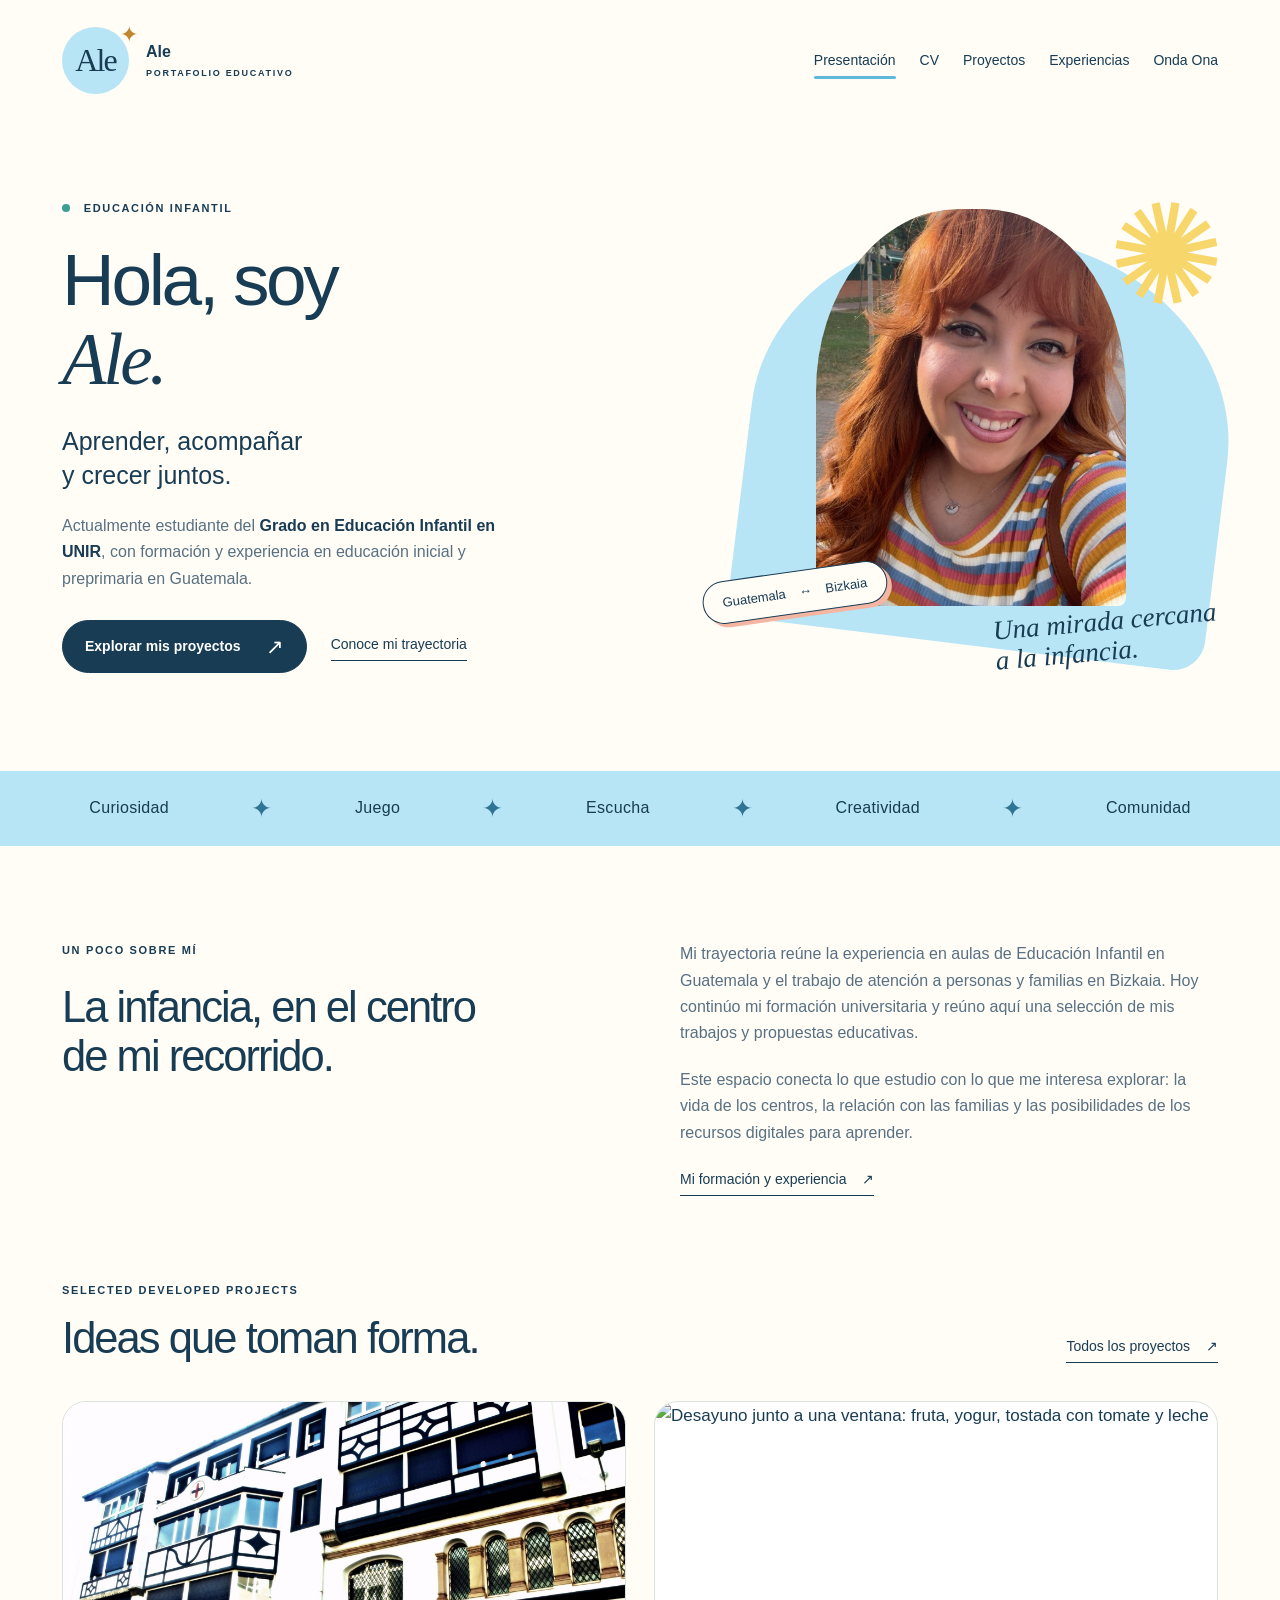
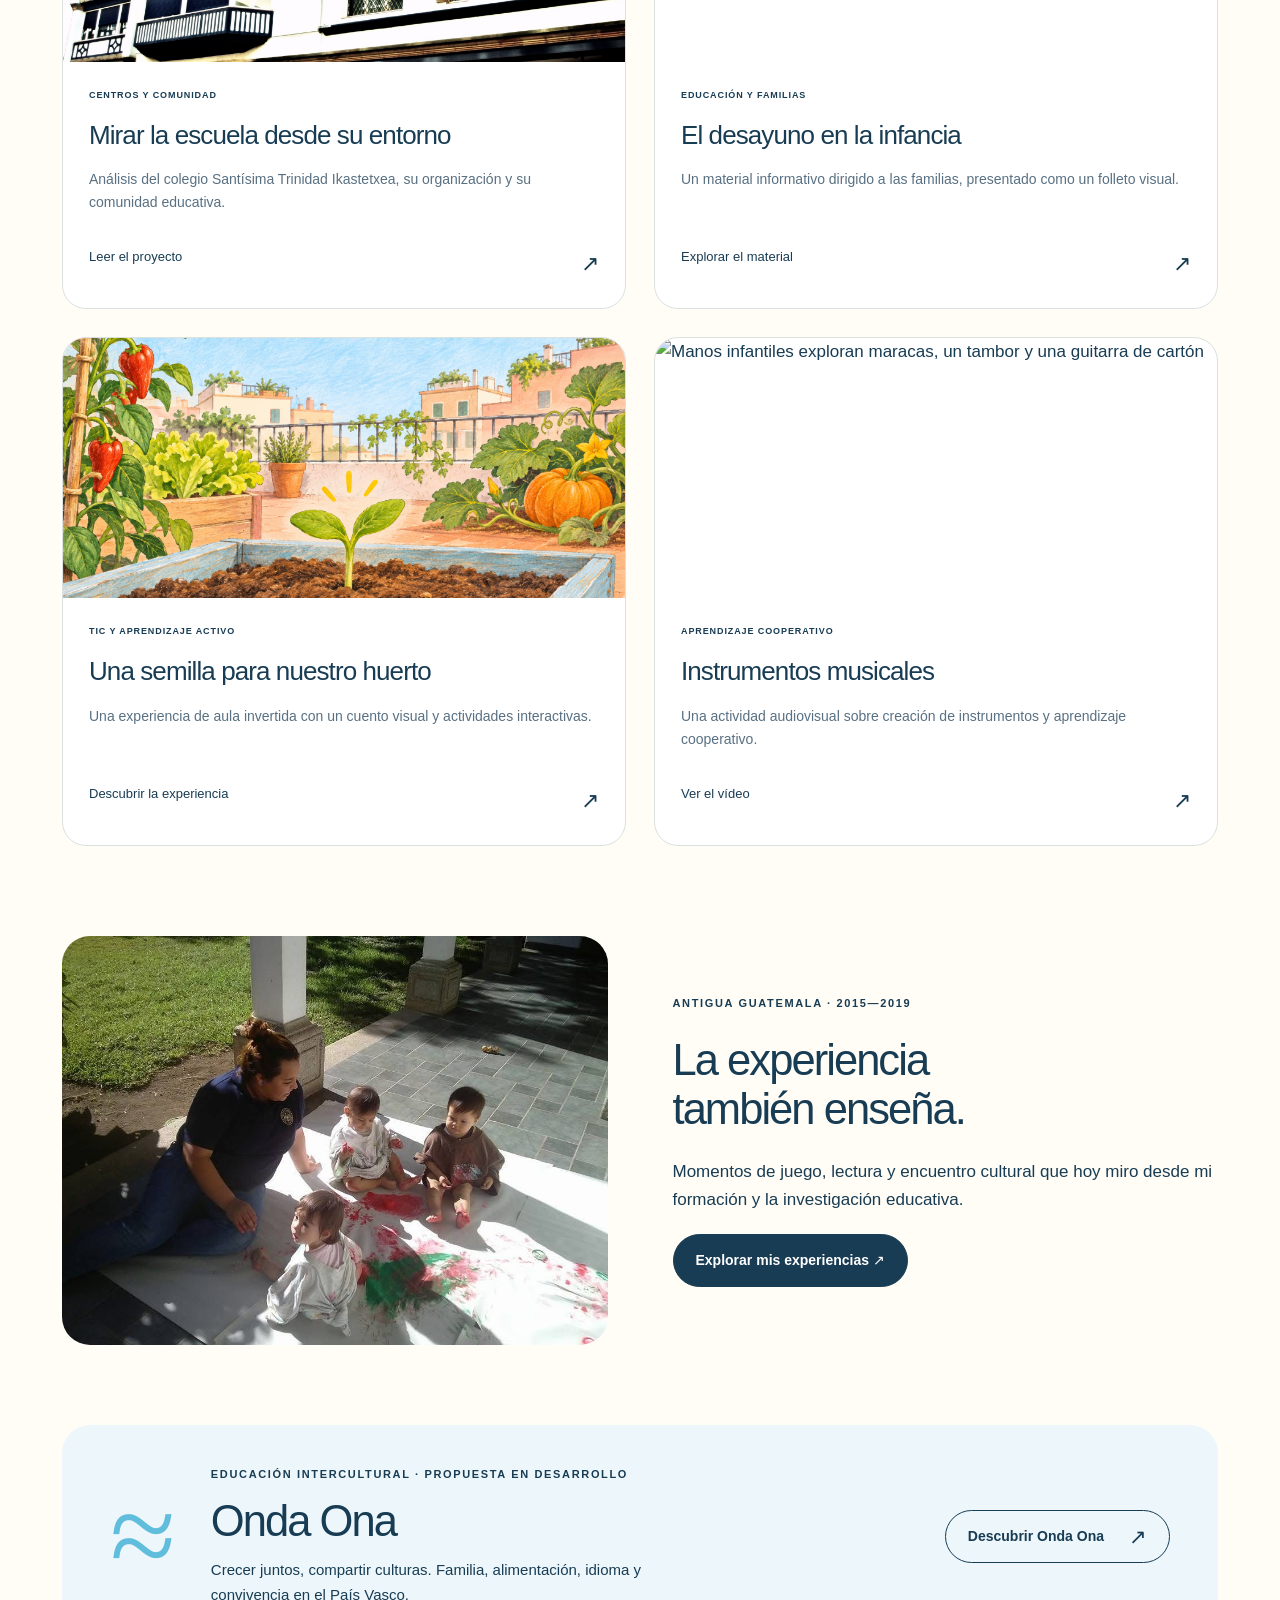
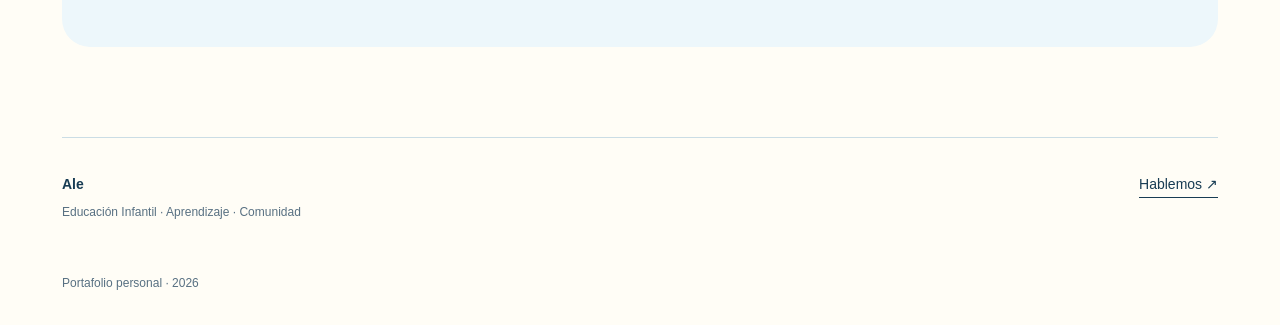
==== commit daeef9e5: "Add files via upload" ====
--- a/index.html
+++ b/index.html
@@ -1 +1 @@
-<!doctype html><html lang="es"><head><meta charset="utf-8"><meta name="viewport" content="width=device-width,initial-scale=1"><title>Presentación · Ale</title><meta name="description" content="Portafolio educativo de Ale, estudiante del Grado en Educación Infantil en UNIR."><meta name="theme-color" content="#b7e5f5"><link rel="icon" type="image/svg+xml" href="assets/favicon.svg"><link rel="stylesheet" href="assets/styles.css"><script src="assets/site.js" defer></script></head><body><a class="skip" href="#contenido">Saltar al contenido</a><header class="site-header"><a class="brand" href="index.html" aria-label="Ale, presentación"><span class="brand-symbol">Ale<span>✦</span></span><span>Ale<small>PORTAFOLIO EDUCATIVO</small></span></a><button class="menu-toggle" aria-expanded="false" aria-controls="menu">Menú <span>＋</span></button><nav id="menu" aria-label="Navegación principal"><a href="index.html" aria-current="page">Presentación</a><a href="cv.html" >CV</a><a href="proyectos.html" >Proyectos</a><a href="experiencias.html">Experiencias</a><a href="onda-ona.html" >Onda Ona</a></nav></header><main id="contenido"><section class="hero wrap"><div class="hero-copy"><span class="eyebrow"><span class="status-dot"></span> EDUCACIÓN INFANTIL</span><h1>Hola, soy<br><em>Ale.</em></h1><p class="hero-lead">Aprender, acompañar<br>y crecer juntos.</p><p class="hero-description">Actualmente estudiante del <strong>Grado en Educación Infantil en UNIR</strong>, con formación y experiencia en educación inicial y preprimaria en Guatemala.</p><div class="actions"><a class="button" href="proyectos.html">Explorar mis proyectos <span>↗</span></a><a class="text-link" href="cv.html">Conoce mi trayectoria</a></div></div><div class="portrait-composition"><span class="sunburst" aria-hidden="true">✺</span><div class="portrait-bg"></div><img class="portrait" src="assets/retrato.jpg" alt="María Alejandra Chacón Rodríguez"><span class="portrait-caption">Una mirada cercana<br>a la infancia.</span><span class="floating-label">Guatemala <span>↔</span> Bizkaia</span></div></section><div class="ticker" aria-hidden="true"><span>Curiosidad</span><i>✦</i><span>Juego</span><i>✦</i><span>Escucha</span><i>✦</i><span>Creatividad</span><i>✦</i><span>Comunidad</span></div><section class="about-section wrap"><div><span class="eyebrow">UN POCO SOBRE MÍ</span><h2>La infancia, en el centro<br>de mi recorrido.</h2></div><div><p>Mi trayectoria reúne la experiencia en aulas de Educación Infantil en Guatemala y el trabajo de atención a personas y familias en Bizkaia. Hoy continúo mi formación universitaria y reúno aquí una selección de mis trabajos y propuestas educativas.</p><p>Este espacio conecta lo que estudio con lo que me interesa explorar: la vida de los centros, la relación con las familias y las posibilidades de los recursos digitales para aprender.</p><a class="text-link" href="cv.html">Mi formación y experiencia <span>↗</span></a></div></section><section class="projects-section wrap"><div class="section-heading"><div><span class="eyebrow">SELECTED DEVELOPED PROJECTS</span><h2>Ideas que toman forma.</h2></div><a class="text-link" href="proyectos.html">Todos los proyectos <span>↗</span></a></div><div class="project-grid"><a class="project-card blue-card" href="proyectos/colegio-trinitarias.html"><div class="card-image"><img src="assets/colegio-trinitarias.jpg" alt="Fachada del colegio Santísima Trinidad de Algorta" loading="lazy"></div><div class="card-body"><span class="tag">CENTROS Y COMUNIDAD</span><h3>Mirar la escuela desde su entorno</h3><p>Análisis del colegio Santísima Trinidad Ikastetxea, su organización y su comunidad educativa.</p><span class="card-link">Leer el proyecto <span>↗</span></span></div></a><a class="project-card peach-card" href="proyectos/desayuno-infantil.html"><div class="card-image breakfast-cover"><span class="breakfast-sun" aria-hidden="true">☀</span><span>Pequeños hábitos,<br>grandes comienzos.</span><span class="cover-caption">EL DESAYUNO EN LA INFANCIA</span></div><div class="card-body"><span class="tag">EDUCACIÓN Y FAMILIAS</span><h3>El desayuno en la infancia</h3><p>Un material informativo dirigido a las familias, presentado como un folleto visual.</p><span class="card-link">Explorar el material <span>↗</span></span></div></a><a class="project-card yellow-card" href="proyectos/aula-invertida.html"><div class="card-image seed-cover"><img src="assets/huerto-ilustrado.png" alt="Ilustración de una lenteja para el proyecto del huerto" loading="lazy"></div><div class="card-body"><span class="tag">TIC Y APRENDIZAJE ACTIVO</span><h3>Una semilla para nuestro huerto</h3><p>Una experiencia de aula invertida con un cuento visual y actividades interactivas.</p><span class="card-link">Descubrir la experiencia <span>↗</span></span></div></a><a class="project-card music-card" href="proyectos/instrumentos-musicales.html"><div class="card-image music-cover" aria-hidden="true"><span>♪</span><span>Crear.<br>Escuchar.<br>Cooperar.</span><i>♫</i></div><div class="card-body"><span class="tag">APRENDIZAJE COOPERATIVO</span><h3>Instrumentos musicales</h3><p>Una actividad audiovisual sobre creación de instrumentos y aprendizaje cooperativo.</p><span class="card-link">Ver el vídeo <span>↗</span></span></div></a></div></section><section class="home-experiences wrap"><img src="assets/pintura-2015.jpg" alt="María Alejandra acompaña una actividad de pintura en Antigua Guatemala, 2015" loading="lazy"><div><span class="eyebrow">ANTIGUA GUATEMALA · 2015—2019</span><h2>La experiencia<br>también enseña.</h2><p>Momentos de juego, lectura y encuentro cultural que hoy miro desde mi formación y la investigación educativa.</p><a class="button" href="experiencias.html">Explorar mis experiencias ↗</a></div></section><section class="onda-banner wrap"><div class="onda-mark" aria-hidden="true">≈</div><div><span class="eyebrow">EDUCACIÓN INTERCULTURAL · PROPUESTA EN DESARROLLO</span><h2>Onda Ona</h2><p>Crecer juntos, compartir culturas. Familia, alimentación, idioma y convivencia en el País Vasco.</p></div><a class="button light" href="onda-ona.html">Descubrir Onda Ona <span>↗</span></a></section></main><footer class="site-footer"><div><a class="footer-name" href="index.html">Ale</a><p>Educación Infantil · Aprendizaje · Comunidad</p></div><a href="mailto:marialechaconrodriguez27@gmail.com">Hablemos <span aria-hidden="true">↗</span></a><p class="footer-note">Portafolio personal · 2026</p></footer></body></html>+<!doctype html><html lang="es"><head><meta charset="utf-8"><meta name="viewport" content="width=device-width,initial-scale=1"><title>Presentación · Ale</title><meta name="description" content="Portafolio educativo de Ale, estudiante del Grado en Educación Infantil en UNIR."><meta name="theme-color" content="#b7e5f5"><link rel="icon" type="image/svg+xml" href="assets/favicon.svg"><link rel="stylesheet" href="assets/styles.css"><script src="assets/site.js" defer></script></head><body><a class="skip" href="#contenido">Saltar al contenido</a><header class="site-header"><a class="brand" href="index.html" aria-label="Ale, presentación"><span class="brand-symbol">Ale<span>✦</span></span><span>Ale<small>PORTAFOLIO EDUCATIVO</small></span></a><button class="menu-toggle" aria-expanded="false" aria-controls="menu">Menú <span>＋</span></button><nav id="menu" aria-label="Navegación principal"><a href="index.html" aria-current="page">Presentación</a><a href="cv.html" >CV</a><a href="proyectos.html" >Proyectos</a><a href="experiencias.html">Experiencias</a><a href="onda-ona.html" >Onda Ona</a></nav></header><main id="contenido"><section class="hero wrap"><div class="hero-copy"><span class="eyebrow"><span class="status-dot"></span> EDUCACIÓN INFANTIL</span><h1>Hola, soy<br><em>Ale.</em></h1><p class="hero-lead">Aprender, acompañar<br>y crecer juntos.</p><p class="hero-description">Actualmente estudiante del <strong>Grado en Educación Infantil en UNIR</strong>, con formación y experiencia en educación inicial y preprimaria en Guatemala.</p><div class="actions"><a class="button" href="proyectos.html">Explorar mis proyectos <span>↗</span></a><a class="text-link" href="cv.html">Conoce mi trayectoria</a></div></div><div class="portrait-composition"><span class="sunburst" aria-hidden="true">✺</span><div class="portrait-bg"></div><img class="portrait" src="assets/retrato.jpg" alt="María Alejandra Chacón Rodríguez"><span class="portrait-caption">Una mirada cercana<br>a la infancia.</span><span class="floating-label">Guatemala <span>↔</span> Bizkaia</span></div></section><div class="ticker" aria-hidden="true"><span>Curiosidad</span><i>✦</i><span>Juego</span><i>✦</i><span>Escucha</span><i>✦</i><span>Creatividad</span><i>✦</i><span>Comunidad</span></div><section class="about-section wrap"><div><span class="eyebrow">UN POCO SOBRE MÍ</span><h2>La infancia, en el centro<br>de mi recorrido.</h2></div><div><p>Mi trayectoria reúne la experiencia en aulas de Educación Infantil en Guatemala y el trabajo de atención a personas y familias en Bizkaia. Hoy continúo mi formación universitaria y reúno aquí una selección de mis trabajos y propuestas educativas.</p><p>Este espacio conecta lo que estudio con lo que me interesa explorar: la vida de los centros, la relación con las familias y las posibilidades de los recursos digitales para aprender.</p><a class="text-link" href="cv.html">Mi formación y experiencia <span>↗</span></a></div></section><section class="projects-section wrap"><div class="section-heading"><div><span class="eyebrow">SELECTED DEVELOPED PROJECTS</span><h2>Ideas que toman forma.</h2></div><a class="text-link" href="proyectos.html">Todos los proyectos <span>↗</span></a></div><div class="project-grid"><a class="project-card blue-card" href="proyectos/colegio-trinitarias.html"><div class="card-image"><img src="assets/colegio-trinitarias.jpg" alt="Fachada del colegio Santísima Trinidad de Algorta" loading="lazy"></div><div class="card-body"><span class="tag">CENTROS Y COMUNIDAD</span><h3>Mirar la escuela desde su entorno</h3><p>Análisis del colegio Santísima Trinidad Ikastetxea, su organización y su comunidad educativa.</p><span class="card-link">Leer el proyecto <span>↗</span></span></div></a><a class="project-card peach-card" href="proyectos/desayuno-infantil.html"><div class="card-image"><img src="assets/desayuno-ilustrado.png" alt="Desayuno junto a una ventana: fruta, yogur, tostada con tomate y leche" loading="lazy"></div><div class="card-body"><span class="tag">EDUCACIÓN Y FAMILIAS</span><h3>El desayuno en la infancia</h3><p>Un material informativo dirigido a las familias, presentado como un folleto visual.</p><span class="card-link">Explorar el material <span>↗</span></span></div></a><a class="project-card yellow-card" href="proyectos/aula-invertida.html"><div class="card-image seed-cover"><img src="assets/huerto-ilustrado.png" alt="Ilustración de una lenteja para el proyecto del huerto" loading="lazy"></div><div class="card-body"><span class="tag">TIC Y APRENDIZAJE ACTIVO</span><h3>Una semilla para nuestro huerto</h3><p>Una experiencia de aula invertida con un cuento visual y actividades interactivas.</p><span class="card-link">Descubrir la experiencia <span>↗</span></span></div></a><a class="project-card music-card" href="proyectos/instrumentos-musicales.html"><div class="card-image"><img src="assets/musica-ilustrada.png" alt="Manos infantiles exploran maracas, un tambor y una guitarra de cartón" loading="lazy"></div><div class="card-body"><span class="tag">APRENDIZAJE COOPERATIVO</span><h3>Instrumentos musicales</h3><p>Una actividad audiovisual sobre creación de instrumentos y aprendizaje cooperativo.</p><span class="card-link">Ver el vídeo <span>↗</span></span></div></a></div></section><section class="home-experiences wrap"><img src="assets/pintura-2015.jpg" alt="María Alejandra acompaña una actividad de pintura en Antigua Guatemala, 2015" loading="lazy"><div><span class="eyebrow">ANTIGUA GUATEMALA · 2015—2019</span><h2>La experiencia<br>también enseña.</h2><p>Momentos de juego, lectura y encuentro cultural que hoy miro desde mi formación y la investigación educativa.</p><a class="button" href="experiencias.html">Explorar mis experiencias ↗</a></div></section><section class="onda-banner wrap"><div class="onda-mark" aria-hidden="true">≈</div><div><span class="eyebrow">EDUCACIÓN INTERCULTURAL · PROPUESTA EN DESARROLLO</span><h2>Onda Ona</h2><p>Crecer juntos, compartir culturas. Familia, alimentación, idioma y convivencia en el País Vasco.</p></div><a class="button light" href="onda-ona.html">Descubrir Onda Ona <span>↗</span></a></section></main><footer class="site-footer"><div><a class="footer-name" href="index.html">Ale</a><p>Educación Infantil · Aprendizaje · Comunidad</p></div><a href="mailto:marialechaconrodriguez27@gmail.com">Hablemos <span aria-hidden="true">↗</span></a><p class="footer-note">Portafolio personal · 2026</p></footer></body></html>
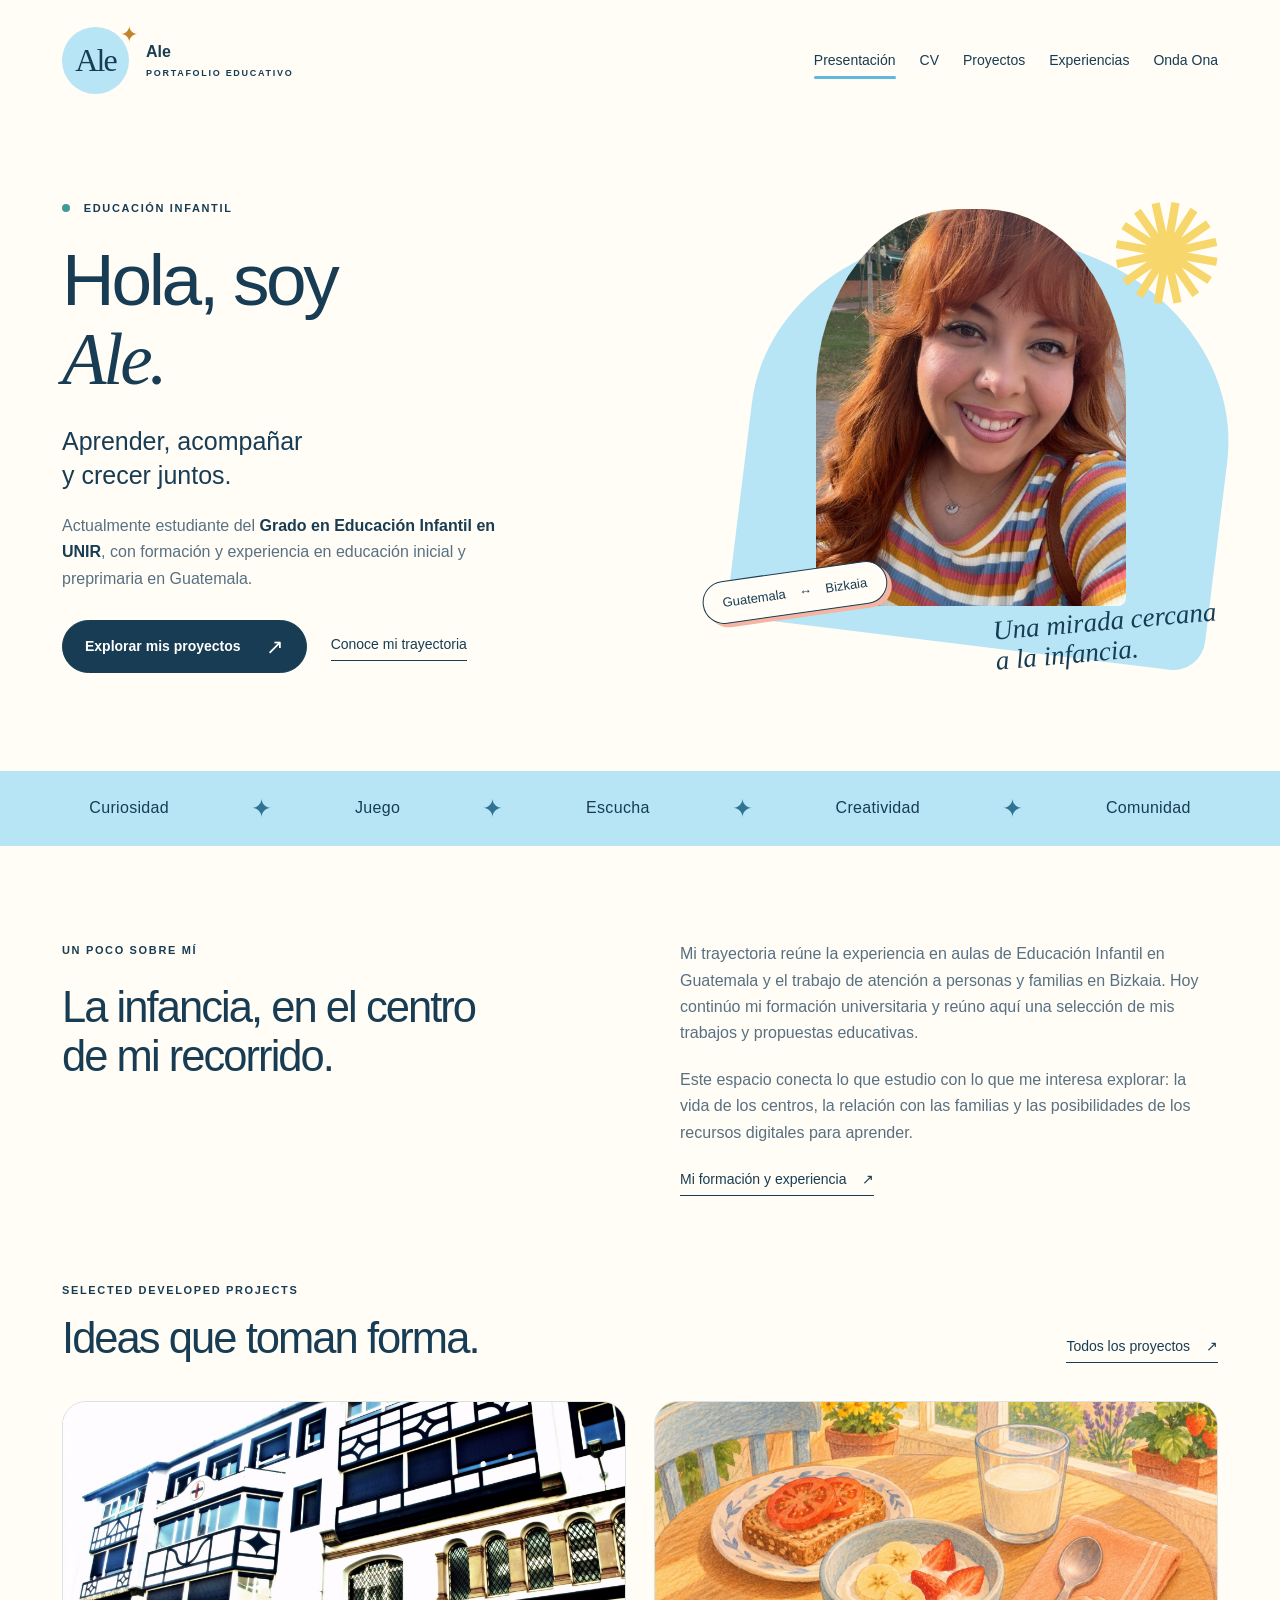
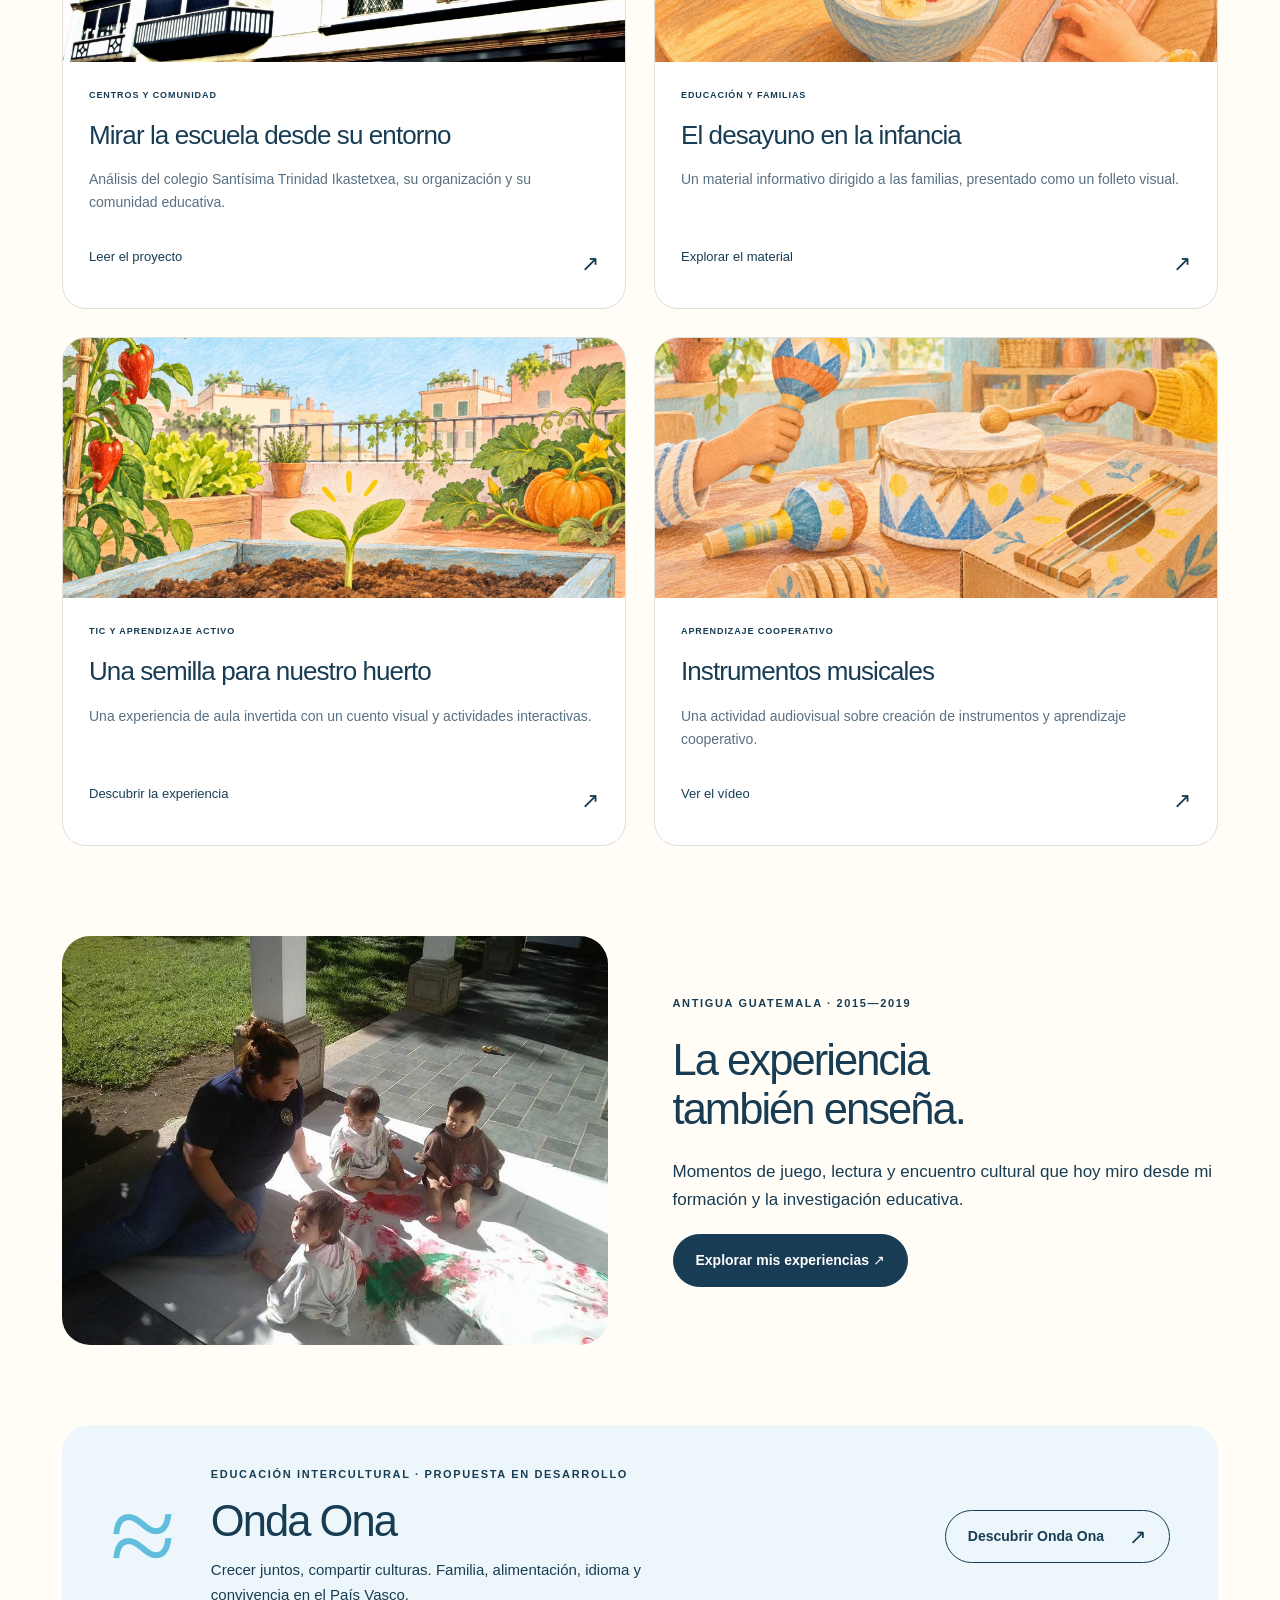
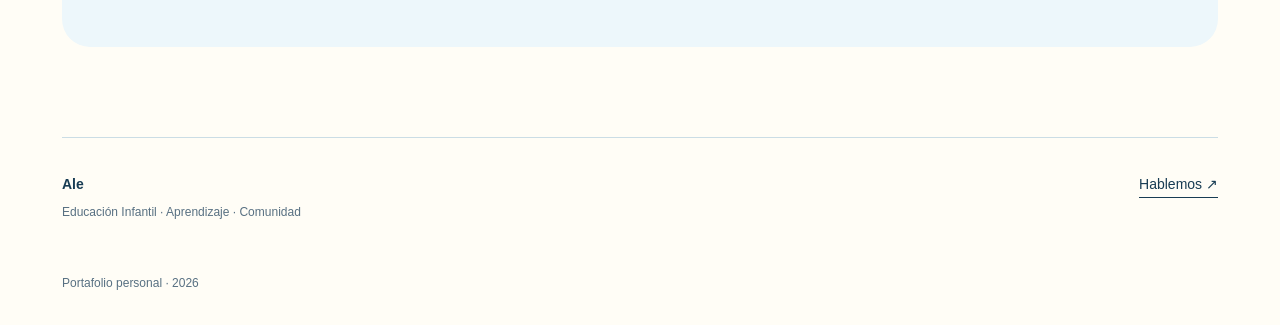
==== commit fa3e9cc2: "Add files via upload" ====
--- a/index.html
+++ b/index.html
@@ -1 +1 @@
-<!doctype html><html lang="es"><head><meta charset="utf-8"><meta name="viewport" content="width=device-width,initial-scale=1"><title>Presentación · Ale</title><meta name="description" content="Portafolio educativo de Ale, estudiante del Grado en Educación Infantil en UNIR."><meta name="theme-color" content="#b7e5f5"><link rel="icon" type="image/svg+xml" href="assets/favicon.svg"><link rel="stylesheet" href="assets/styles.css"><script src="assets/site.js" defer></script></head><body><a class="skip" href="#contenido">Saltar al contenido</a><header class="site-header"><a class="brand" href="index.html" aria-label="Ale, presentación"><span class="brand-symbol">Ale<span>✦</span></span><span>Ale<small>PORTAFOLIO EDUCATIVO</small></span></a><button class="menu-toggle" aria-expanded="false" aria-controls="menu">Menú <span>＋</span></button><nav id="menu" aria-label="Navegación principal"><a href="index.html" aria-current="page">Presentación</a><a href="cv.html" >CV</a><a href="proyectos.html" >Proyectos</a><a href="experiencias.html">Experiencias</a><a href="onda-ona.html" >Onda Ona</a></nav></header><main id="contenido"><section class="hero wrap"><div class="hero-copy"><span class="eyebrow"><span class="status-dot"></span> EDUCACIÓN INFANTIL</span><h1>Hola, soy<br><em>Ale.</em></h1><p class="hero-lead">Aprender, acompañar<br>y crecer juntos.</p><p class="hero-description">Actualmente estudiante del <strong>Grado en Educación Infantil en UNIR</strong>, con formación y experiencia en educación inicial y preprimaria en Guatemala.</p><div class="actions"><a class="button" href="proyectos.html">Explorar mis proyectos <span>↗</span></a><a class="text-link" href="cv.html">Conoce mi trayectoria</a></div></div><div class="portrait-composition"><span class="sunburst" aria-hidden="true">✺</span><div class="portrait-bg"></div><img class="portrait" src="assets/retrato.jpg" alt="María Alejandra Chacón Rodríguez"><span class="portrait-caption">Una mirada cercana<br>a la infancia.</span><span class="floating-label">Guatemala <span>↔</span> Bizkaia</span></div></section><div class="ticker" aria-hidden="true"><span>Curiosidad</span><i>✦</i><span>Juego</span><i>✦</i><span>Escucha</span><i>✦</i><span>Creatividad</span><i>✦</i><span>Comunidad</span></div><section class="about-section wrap"><div><span class="eyebrow">UN POCO SOBRE MÍ</span><h2>La infancia, en el centro<br>de mi recorrido.</h2></div><div><p>Mi trayectoria reúne la experiencia en aulas de Educación Infantil en Guatemala y el trabajo de atención a personas y familias en Bizkaia. Hoy continúo mi formación universitaria y reúno aquí una selección de mis trabajos y propuestas educativas.</p><p>Este espacio conecta lo que estudio con lo que me interesa explorar: la vida de los centros, la relación con las familias y las posibilidades de los recursos digitales para aprender.</p><a class="text-link" href="cv.html">Mi formación y experiencia <span>↗</span></a></div></section><section class="projects-section wrap"><div class="section-heading"><div><span class="eyebrow">SELECTED DEVELOPED PROJECTS</span><h2>Ideas que toman forma.</h2></div><a class="text-link" href="proyectos.html">Todos los proyectos <span>↗</span></a></div><div class="project-grid"><a class="project-card blue-card" href="proyectos/colegio-trinitarias.html"><div class="card-image"><img src="assets/colegio-trinitarias.jpg" alt="Fachada del colegio Santísima Trinidad de Algorta" loading="lazy"></div><div class="card-body"><span class="tag">CENTROS Y COMUNIDAD</span><h3>Mirar la escuela desde su entorno</h3><p>Análisis del colegio Santísima Trinidad Ikastetxea, su organización y su comunidad educativa.</p><span class="card-link">Leer el proyecto <span>↗</span></span></div></a><a class="project-card peach-card" href="proyectos/desayuno-infantil.html"><div class="card-image"><img src="assets/desayuno-ilustrado.png" alt="Desayuno junto a una ventana: fruta, yogur, tostada con tomate y leche" loading="lazy"></div><div class="card-body"><span class="tag">EDUCACIÓN Y FAMILIAS</span><h3>El desayuno en la infancia</h3><p>Un material informativo dirigido a las familias, presentado como un folleto visual.</p><span class="card-link">Explorar el material <span>↗</span></span></div></a><a class="project-card yellow-card" href="proyectos/aula-invertida.html"><div class="card-image seed-cover"><img src="assets/huerto-ilustrado.png" alt="Ilustración de una lenteja para el proyecto del huerto" loading="lazy"></div><div class="card-body"><span class="tag">TIC Y APRENDIZAJE ACTIVO</span><h3>Una semilla para nuestro huerto</h3><p>Una experiencia de aula invertida con un cuento visual y actividades interactivas.</p><span class="card-link">Descubrir la experiencia <span>↗</span></span></div></a><a class="project-card music-card" href="proyectos/instrumentos-musicales.html"><div class="card-image"><img src="assets/musica-ilustrada.png" alt="Manos infantiles exploran maracas, un tambor y una guitarra de cartón" loading="lazy"></div><div class="card-body"><span class="tag">APRENDIZAJE COOPERATIVO</span><h3>Instrumentos musicales</h3><p>Una actividad audiovisual sobre creación de instrumentos y aprendizaje cooperativo.</p><span class="card-link">Ver el vídeo <span>↗</span></span></div></a></div></section><section class="home-experiences wrap"><img src="assets/pintura-2015.jpg" alt="María Alejandra acompaña una actividad de pintura en Antigua Guatemala, 2015" loading="lazy"><div><span class="eyebrow">ANTIGUA GUATEMALA · 2015—2019</span><h2>La experiencia<br>también enseña.</h2><p>Momentos de juego, lectura y encuentro cultural que hoy miro desde mi formación y la investigación educativa.</p><a class="button" href="experiencias.html">Explorar mis experiencias ↗</a></div></section><section class="onda-banner wrap"><div class="onda-mark" aria-hidden="true">≈</div><div><span class="eyebrow">EDUCACIÓN INTERCULTURAL · PROPUESTA EN DESARROLLO</span><h2>Onda Ona</h2><p>Crecer juntos, compartir culturas. Familia, alimentación, idioma y convivencia en el País Vasco.</p></div><a class="button light" href="onda-ona.html">Descubrir Onda Ona <span>↗</span></a></section></main><footer class="site-footer"><div><a class="footer-name" href="index.html">Ale</a><p>Educación Infantil · Aprendizaje · Comunidad</p></div><a href="mailto:marialechaconrodriguez27@gmail.com">Hablemos <span aria-hidden="true">↗</span></a><p class="footer-note">Portafolio personal · 2026</p></footer></body></html>+<!doctype html><html lang="es"><head><meta charset="utf-8"><meta name="viewport" content="width=device-width,initial-scale=1"><title>Presentación · Ale</title><meta name="description" content="Portafolio educativo de Ale, estudiante del Grado en Educación Infantil en UNIR."><meta name="theme-color" content="#b7e5f5"><link rel="icon" type="image/svg+xml" href="assets/favicon.svg"><link rel="stylesheet" href="assets/styles.css"><script src="assets/site.js" defer></script></head><body><a class="skip" href="#contenido">Saltar al contenido</a><header class="site-header"><a class="brand" href="index.html" aria-label="Ale, presentación"><span class="brand-symbol">Ale<span>✦</span></span><span>Ale<small>PORTAFOLIO EDUCATIVO</small></span></a><button class="menu-toggle" aria-expanded="false" aria-controls="menu">Menú <span>＋</span></button><nav id="menu" aria-label="Navegación principal"><a href="index.html" aria-current="page">Presentación</a><a href="cv.html" >CV</a><a href="proyectos.html" >Proyectos</a><a href="experiencias.html">Experiencias</a><a href="onda-ona.html" >Onda Ona</a></nav></header><main id="contenido"><section class="hero wrap"><div class="hero-copy"><span class="eyebrow"><span class="status-dot"></span> EDUCACIÓN INFANTIL</span><h1>Hola, soy<br><em>Ale.</em></h1><p class="hero-lead">Aprender, acompañar<br>y crecer juntos.</p><p class="hero-description">Actualmente estudiante del <strong>Grado en Educación Infantil en UNIR</strong>, con formación y experiencia en educación inicial y preprimaria en Guatemala.</p><div class="actions"><a class="button" href="proyectos.html">Explorar mis proyectos <span>↗</span></a><a class="text-link" href="cv.html">Conoce mi trayectoria</a></div></div><div class="portrait-composition"><span class="sunburst" aria-hidden="true">✺</span><div class="portrait-bg"></div><img class="portrait" src="assets/retrato.jpg" alt="María Alejandra Chacón Rodríguez"><span class="portrait-caption">Una mirada cercana<br>a la infancia.</span><span class="floating-label">Guatemala <span>↔</span> Bizkaia</span></div></section><div class="ticker" aria-hidden="true"><span>Curiosidad</span><i>✦</i><span>Juego</span><i>✦</i><span>Escucha</span><i>✦</i><span>Creatividad</span><i>✦</i><span>Comunidad</span></div><section class="about-section wrap"><div><span class="eyebrow">UN POCO SOBRE MÍ</span><h2>La infancia, en el centro<br>de mi recorrido.</h2></div><div><p>Mi trayectoria reúne la experiencia en aulas de Educación Infantil en Guatemala y el trabajo de atención a personas y familias en Bizkaia. Hoy continúo mi formación universitaria y reúno aquí una selección de mis trabajos y propuestas educativas.</p><p>Este espacio conecta lo que estudio con lo que me interesa explorar: la vida de los centros, la relación con las familias y las posibilidades de los recursos digitales para aprender.</p><a class="text-link" href="cv.html">Mi formación y experiencia <span>↗</span></a></div></section><section class="projects-section wrap"><div class="section-heading"><div><span class="eyebrow">SELECTED DEVELOPED PROJECTS</span><h2>Ideas que toman forma.</h2></div><a class="text-link" href="proyectos.html">Todos los proyectos <span>↗</span></a></div><div class="project-grid"><a class="project-card blue-card" href="proyectos/colegio-trinitarias.html"><div class="card-image"><img src="assets/colegio-trinitarias.jpg" alt="Fachada del colegio Santísima Trinidad de Algorta" loading="lazy"></div><div class="card-body"><span class="tag">CENTROS Y COMUNIDAD</span><h3>Mirar la escuela desde su entorno</h3><p>Análisis del colegio Santísima Trinidad Ikastetxea, su organización y su comunidad educativa.</p><span class="card-link">Leer el proyecto <span>↗</span></span></div></a><a class="project-card peach-card" href="proyectos/desayuno-infantil.html"><div class="card-image"><img src="assets/desayuno-ilustrado.webp" alt="Desayuno junto a una ventana: fruta, yogur, tostada con tomate y leche" loading="lazy"></div><div class="card-body"><span class="tag">EDUCACIÓN Y FAMILIAS</span><h3>El desayuno en la infancia</h3><p>Un material informativo dirigido a las familias, presentado como un folleto visual.</p><span class="card-link">Explorar el material <span>↗</span></span></div></a><a class="project-card yellow-card" href="proyectos/aula-invertida.html"><div class="card-image seed-cover"><img src="assets/huerto-ilustrado.webp" alt="Ilustración de una lenteja para el proyecto del huerto" loading="lazy"></div><div class="card-body"><span class="tag">TIC Y APRENDIZAJE ACTIVO</span><h3>Una semilla para nuestro huerto</h3><p>Una experiencia de aula invertida con un cuento visual y actividades interactivas.</p><span class="card-link">Descubrir la experiencia <span>↗</span></span></div></a><a class="project-card music-card" href="proyectos/instrumentos-musicales.html"><div class="card-image"><img src="assets/musica-ilustrada.webp" alt="Manos infantiles exploran maracas, un tambor y una guitarra de cartón" loading="lazy"></div><div class="card-body"><span class="tag">APRENDIZAJE COOPERATIVO</span><h3>Instrumentos musicales</h3><p>Una actividad audiovisual sobre creación de instrumentos y aprendizaje cooperativo.</p><span class="card-link">Ver el vídeo <span>↗</span></span></div></a></div></section><section class="home-experiences wrap"><img src="assets/pintura-2015.jpg" alt="María Alejandra acompaña una actividad de pintura en Antigua Guatemala, 2015" loading="lazy"><div><span class="eyebrow">ANTIGUA GUATEMALA · 2015—2019</span><h2>La experiencia<br>también enseña.</h2><p>Momentos de juego, lectura y encuentro cultural que hoy miro desde mi formación y la investigación educativa.</p><a class="button" href="experiencias.html">Explorar mis experiencias ↗</a></div></section><section class="onda-banner wrap"><div class="onda-mark" aria-hidden="true">≈</div><div><span class="eyebrow">EDUCACIÓN INTERCULTURAL · PROPUESTA EN DESARROLLO</span><h2>Onda Ona</h2><p>Crecer juntos, compartir culturas. Familia, alimentación, idioma y convivencia en el País Vasco.</p></div><a class="button light" href="onda-ona.html">Descubrir Onda Ona <span>↗</span></a></section></main><footer class="site-footer"><div><a class="footer-name" href="index.html">Ale</a><p>Educación Infantil · Aprendizaje · Comunidad</p></div><a href="mailto:marialechaconrodriguez27@gmail.com">Hablemos <span aria-hidden="true">↗</span></a><p class="footer-note">Portafolio personal · 2026</p></footer></body></html>
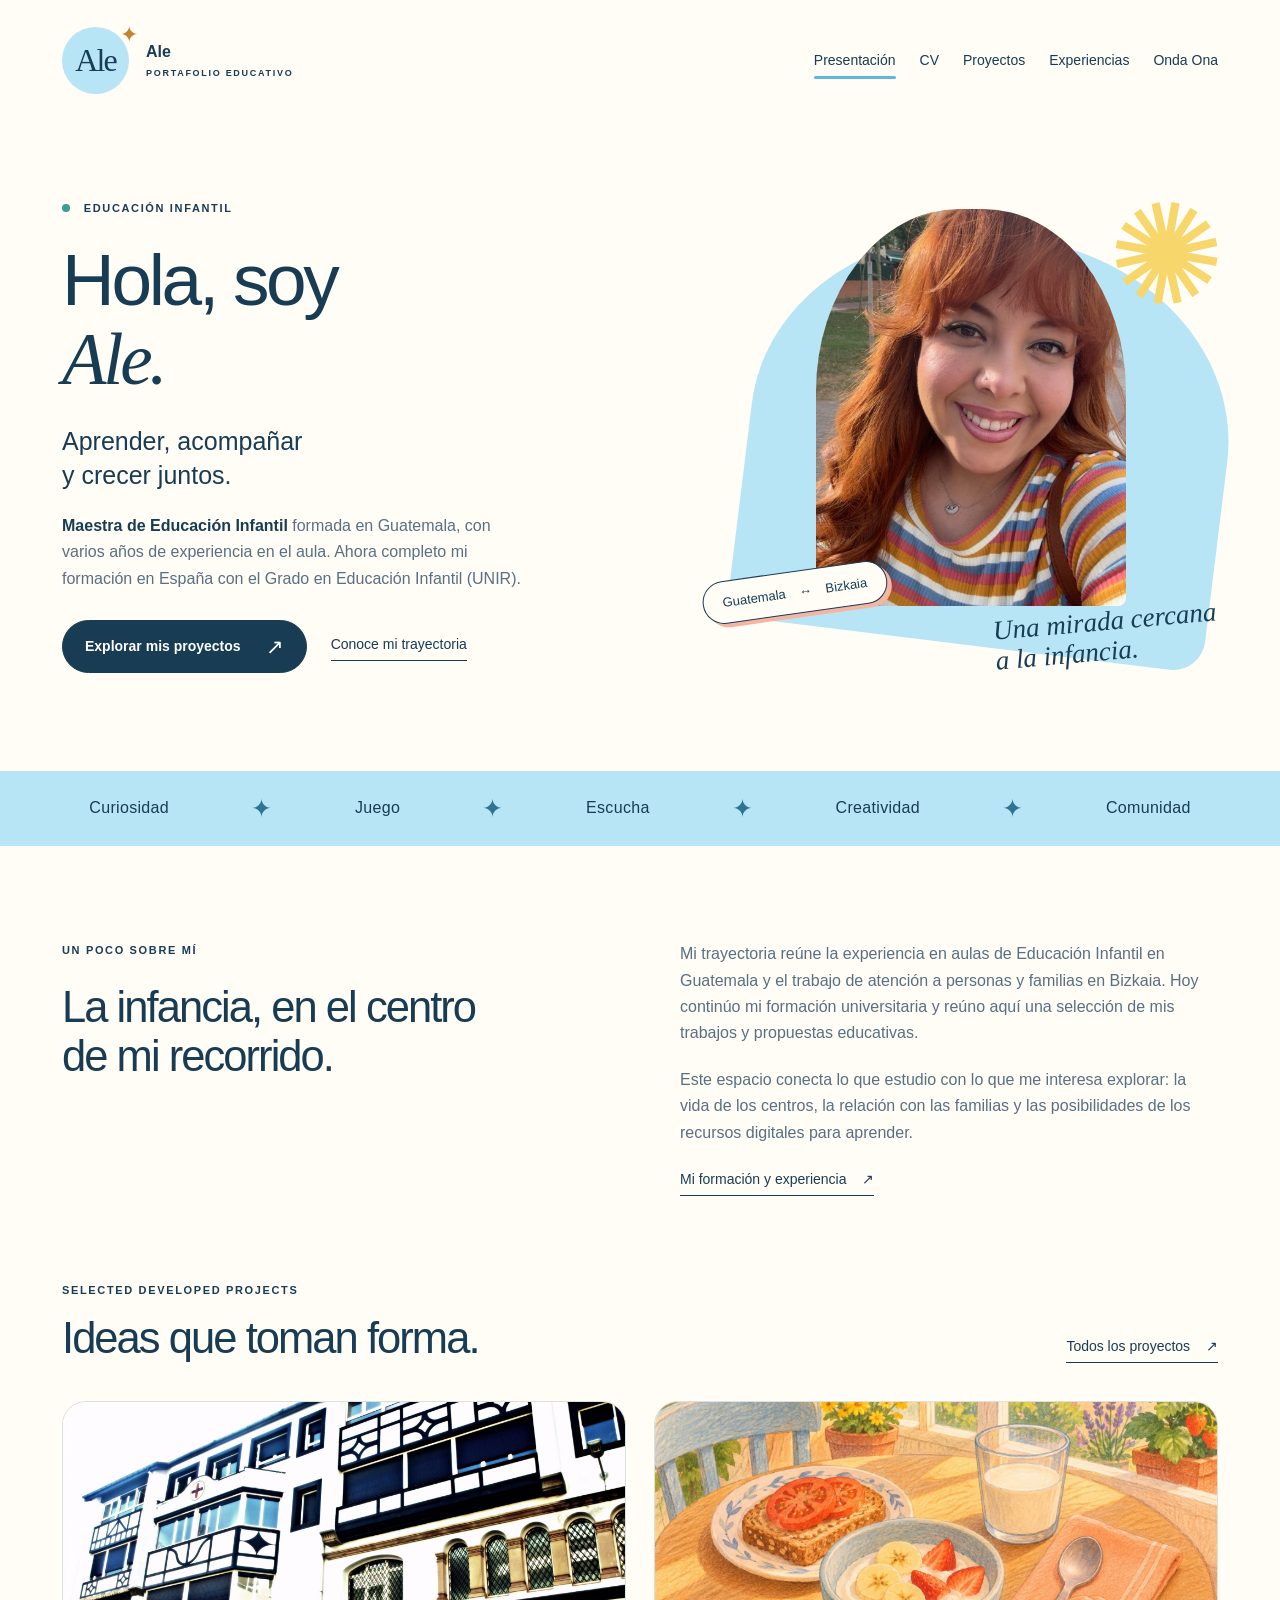
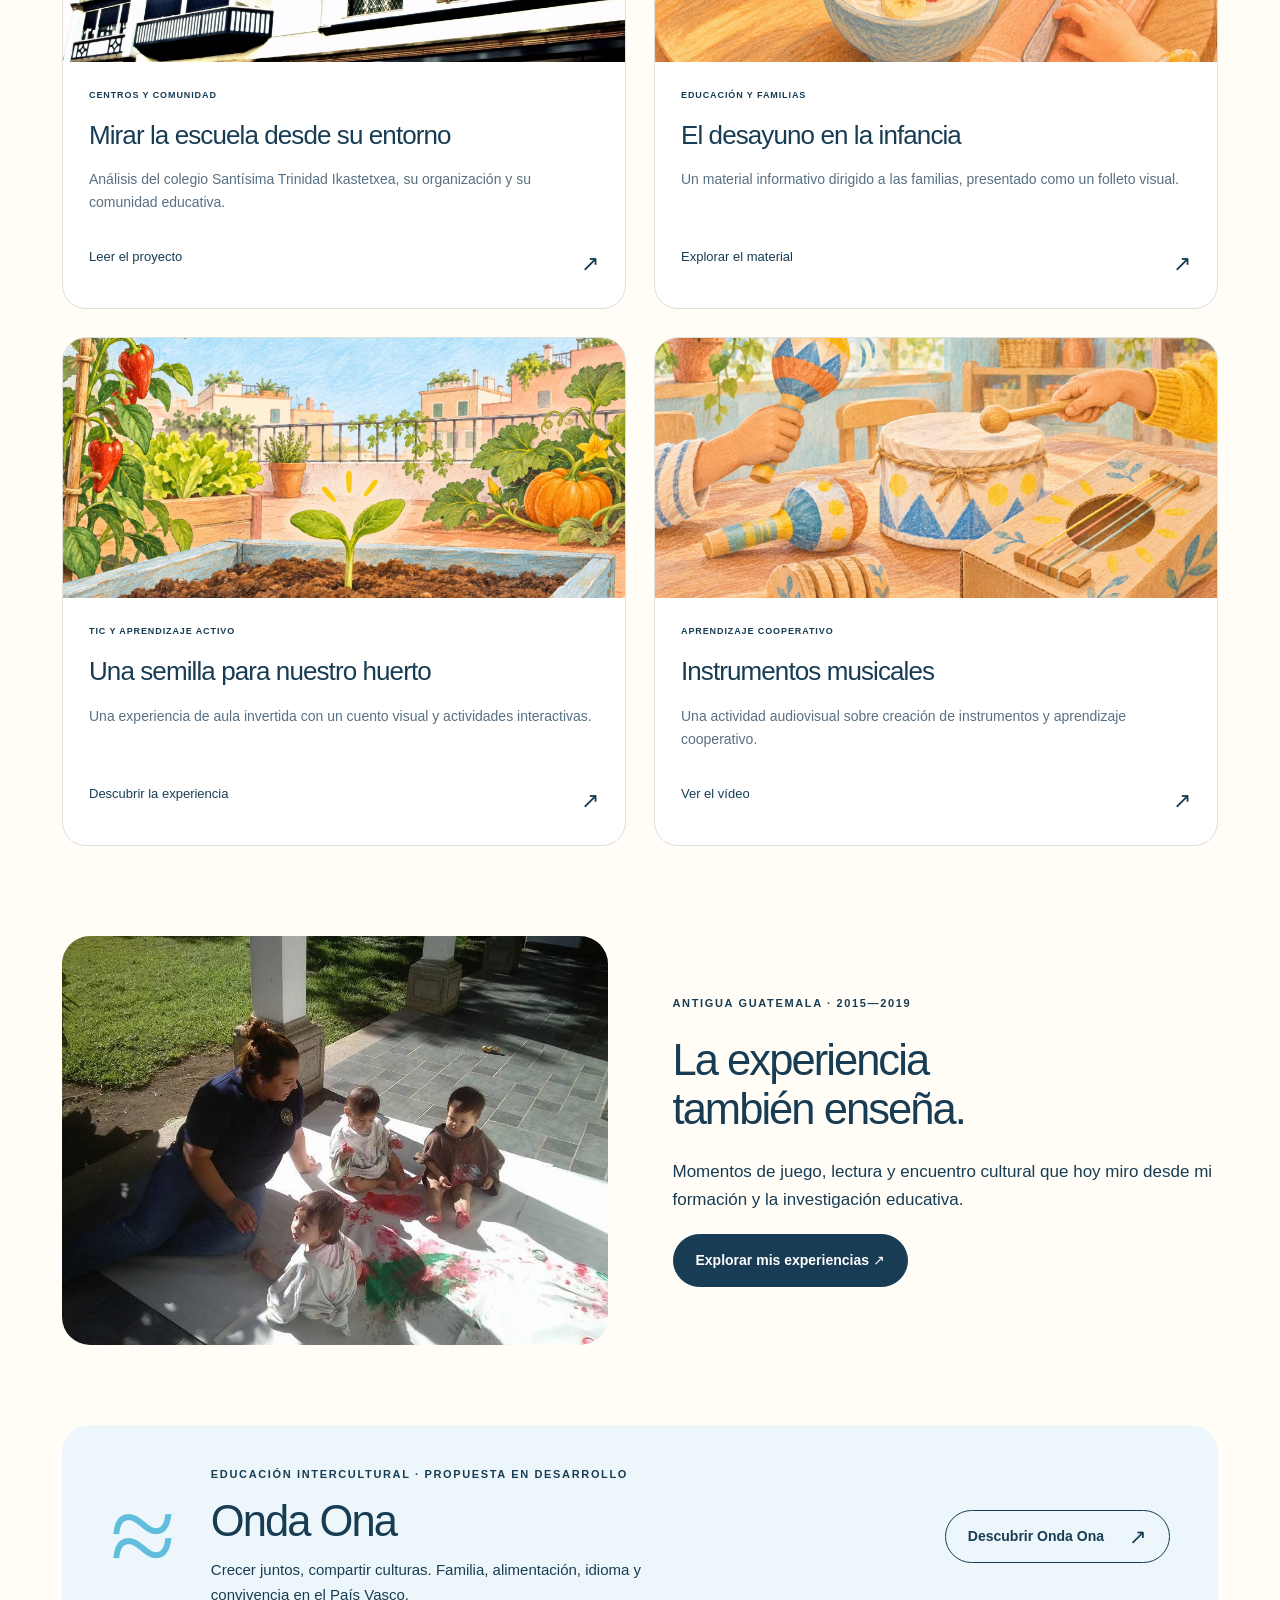
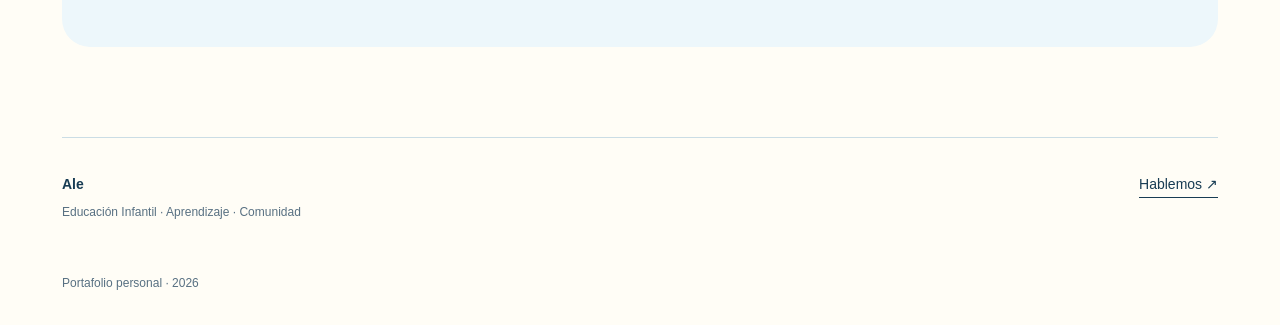
==== commit 44735ab9: "Add files via upload" ====
--- a/index.html
+++ b/index.html
@@ -1 +1 @@
-<!doctype html><html lang="es"><head><meta charset="utf-8"><meta name="viewport" content="width=device-width,initial-scale=1"><title>Presentación · Ale</title><meta name="description" content="Portafolio educativo de Ale, estudiante del Grado en Educación Infantil en UNIR."><meta name="theme-color" content="#b7e5f5"><link rel="icon" type="image/svg+xml" href="assets/favicon.svg"><link rel="stylesheet" href="assets/styles.css"><script src="assets/site.js" defer></script></head><body><a class="skip" href="#contenido">Saltar al contenido</a><header class="site-header"><a class="brand" href="index.html" aria-label="Ale, presentación"><span class="brand-symbol">Ale<span>✦</span></span><span>Ale<small>PORTAFOLIO EDUCATIVO</small></span></a><button class="menu-toggle" aria-expanded="false" aria-controls="menu">Menú <span>＋</span></button><nav id="menu" aria-label="Navegación principal"><a href="index.html" aria-current="page">Presentación</a><a href="cv.html" >CV</a><a href="proyectos.html" >Proyectos</a><a href="experiencias.html">Experiencias</a><a href="onda-ona.html" >Onda Ona</a></nav></header><main id="contenido"><section class="hero wrap"><div class="hero-copy"><span class="eyebrow"><span class="status-dot"></span> EDUCACIÓN INFANTIL</span><h1>Hola, soy<br><em>Ale.</em></h1><p class="hero-lead">Aprender, acompañar<br>y crecer juntos.</p><p class="hero-description">Actualmente estudiante del <strong>Grado en Educación Infantil en UNIR</strong>, con formación y experiencia en educación inicial y preprimaria en Guatemala.</p><div class="actions"><a class="button" href="proyectos.html">Explorar mis proyectos <span>↗</span></a><a class="text-link" href="cv.html">Conoce mi trayectoria</a></div></div><div class="portrait-composition"><span class="sunburst" aria-hidden="true">✺</span><div class="portrait-bg"></div><img class="portrait" src="assets/retrato.jpg" alt="María Alejandra Chacón Rodríguez"><span class="portrait-caption">Una mirada cercana<br>a la infancia.</span><span class="floating-label">Guatemala <span>↔</span> Bizkaia</span></div></section><div class="ticker" aria-hidden="true"><span>Curiosidad</span><i>✦</i><span>Juego</span><i>✦</i><span>Escucha</span><i>✦</i><span>Creatividad</span><i>✦</i><span>Comunidad</span></div><section class="about-section wrap"><div><span class="eyebrow">UN POCO SOBRE MÍ</span><h2>La infancia, en el centro<br>de mi recorrido.</h2></div><div><p>Mi trayectoria reúne la experiencia en aulas de Educación Infantil en Guatemala y el trabajo de atención a personas y familias en Bizkaia. Hoy continúo mi formación universitaria y reúno aquí una selección de mis trabajos y propuestas educativas.</p><p>Este espacio conecta lo que estudio con lo que me interesa explorar: la vida de los centros, la relación con las familias y las posibilidades de los recursos digitales para aprender.</p><a class="text-link" href="cv.html">Mi formación y experiencia <span>↗</span></a></div></section><section class="projects-section wrap"><div class="section-heading"><div><span class="eyebrow">SELECTED DEVELOPED PROJECTS</span><h2>Ideas que toman forma.</h2></div><a class="text-link" href="proyectos.html">Todos los proyectos <span>↗</span></a></div><div class="project-grid"><a class="project-card blue-card" href="proyectos/colegio-trinitarias.html"><div class="card-image"><img src="assets/colegio-trinitarias.jpg" alt="Fachada del colegio Santísima Trinidad de Algorta" loading="lazy"></div><div class="card-body"><span class="tag">CENTROS Y COMUNIDAD</span><h3>Mirar la escuela desde su entorno</h3><p>Análisis del colegio Santísima Trinidad Ikastetxea, su organización y su comunidad educativa.</p><span class="card-link">Leer el proyecto <span>↗</span></span></div></a><a class="project-card peach-card" href="proyectos/desayuno-infantil.html"><div class="card-image"><img src="assets/desayuno-ilustrado.webp" alt="Desayuno junto a una ventana: fruta, yogur, tostada con tomate y leche" loading="lazy"></div><div class="card-body"><span class="tag">EDUCACIÓN Y FAMILIAS</span><h3>El desayuno en la infancia</h3><p>Un material informativo dirigido a las familias, presentado como un folleto visual.</p><span class="card-link">Explorar el material <span>↗</span></span></div></a><a class="project-card yellow-card" href="proyectos/aula-invertida.html"><div class="card-image seed-cover"><img src="assets/huerto-ilustrado.webp" alt="Ilustración de una lenteja para el proyecto del huerto" loading="lazy"></div><div class="card-body"><span class="tag">TIC Y APRENDIZAJE ACTIVO</span><h3>Una semilla para nuestro huerto</h3><p>Una experiencia de aula invertida con un cuento visual y actividades interactivas.</p><span class="card-link">Descubrir la experiencia <span>↗</span></span></div></a><a class="project-card music-card" href="proyectos/instrumentos-musicales.html"><div class="card-image"><img src="assets/musica-ilustrada.webp" alt="Manos infantiles exploran maracas, un tambor y una guitarra de cartón" loading="lazy"></div><div class="card-body"><span class="tag">APRENDIZAJE COOPERATIVO</span><h3>Instrumentos musicales</h3><p>Una actividad audiovisual sobre creación de instrumentos y aprendizaje cooperativo.</p><span class="card-link">Ver el vídeo <span>↗</span></span></div></a></div></section><section class="home-experiences wrap"><img src="assets/pintura-2015.jpg" alt="María Alejandra acompaña una actividad de pintura en Antigua Guatemala, 2015" loading="lazy"><div><span class="eyebrow">ANTIGUA GUATEMALA · 2015—2019</span><h2>La experiencia<br>también enseña.</h2><p>Momentos de juego, lectura y encuentro cultural que hoy miro desde mi formación y la investigación educativa.</p><a class="button" href="experiencias.html">Explorar mis experiencias ↗</a></div></section><section class="onda-banner wrap"><div class="onda-mark" aria-hidden="true">≈</div><div><span class="eyebrow">EDUCACIÓN INTERCULTURAL · PROPUESTA EN DESARROLLO</span><h2>Onda Ona</h2><p>Crecer juntos, compartir culturas. Familia, alimentación, idioma y convivencia en el País Vasco.</p></div><a class="button light" href="onda-ona.html">Descubrir Onda Ona <span>↗</span></a></section></main><footer class="site-footer"><div><a class="footer-name" href="index.html">Ale</a><p>Educación Infantil · Aprendizaje · Comunidad</p></div><a href="mailto:marialechaconrodriguez27@gmail.com">Hablemos <span aria-hidden="true">↗</span></a><p class="footer-note">Portafolio personal · 2026</p></footer></body></html>+<!doctype html><html lang="es"><head><meta charset="utf-8"><meta name="viewport" content="width=device-width,initial-scale=1"><title>Presentación · Ale</title><meta name="description" content="Portafolio educativo de Ale, estudiante del Grado en Educación Infantil en UNIR."><meta name="theme-color" content="#b7e5f5"><link rel="icon" type="image/svg+xml" href="assets/favicon.svg"><link rel="stylesheet" href="assets/styles.css"><script src="assets/site.js" defer></script></head><body><a class="skip" href="#contenido">Saltar al contenido</a><header class="site-header"><a class="brand" href="index.html" aria-label="Ale, presentación"><span class="brand-symbol">Ale<span>✦</span></span><span>Ale<small>PORTAFOLIO EDUCATIVO</small></span></a><button class="menu-toggle" aria-expanded="false" aria-controls="menu">Menú <span>＋</span></button><nav id="menu" aria-label="Navegación principal"><a href="index.html" aria-current="page">Presentación</a><a href="cv.html" >CV</a><a href="proyectos.html" >Proyectos</a><a href="experiencias.html">Experiencias</a><a href="onda-ona.html" >Onda Ona</a></nav></header><main id="contenido"><section class="hero wrap"><div class="hero-copy"><span class="eyebrow"><span class="status-dot"></span> EDUCACIÓN INFANTIL</span><h1>Hola, soy<br><em>Ale.</em></h1><p class="hero-lead">Aprender, acompañar<br>y crecer juntos.</p><p class="hero-description"><strong>Maestra de Educación Infantil</strong> formada en Guatemala, con varios años de experiencia en el aula. Ahora completo mi formación en España con el Grado en Educación Infantil (UNIR).</p><div class="actions"><a class="button" href="proyectos.html">Explorar mis proyectos <span>↗</span></a><a class="text-link" href="cv.html">Conoce mi trayectoria</a></div></div><div class="portrait-composition"><span class="sunburst" aria-hidden="true">✺</span><div class="portrait-bg"></div><img class="portrait" src="assets/retrato.jpg" alt="María Alejandra Chacón Rodríguez"><span class="portrait-caption">Una mirada cercana<br>a la infancia.</span><span class="floating-label">Guatemala <span>↔</span> Bizkaia</span></div></section><div class="ticker" aria-hidden="true"><span>Curiosidad</span><i>✦</i><span>Juego</span><i>✦</i><span>Escucha</span><i>✦</i><span>Creatividad</span><i>✦</i><span>Comunidad</span></div><section class="about-section wrap"><div><span class="eyebrow">UN POCO SOBRE MÍ</span><h2>La infancia, en el centro<br>de mi recorrido.</h2></div><div><p>Mi trayectoria reúne la experiencia en aulas de Educación Infantil en Guatemala y el trabajo de atención a personas y familias en Bizkaia. Hoy continúo mi formación universitaria y reúno aquí una selección de mis trabajos y propuestas educativas.</p><p>Este espacio conecta lo que estudio con lo que me interesa explorar: la vida de los centros, la relación con las familias y las posibilidades de los recursos digitales para aprender.</p><a class="text-link" href="cv.html">Mi formación y experiencia <span>↗</span></a></div></section><section class="projects-section wrap"><div class="section-heading"><div><span class="eyebrow">SELECTED DEVELOPED PROJECTS</span><h2>Ideas que toman forma.</h2></div><a class="text-link" href="proyectos.html">Todos los proyectos <span>↗</span></a></div><div class="project-grid"><a class="project-card blue-card" href="proyectos/colegio-trinitarias.html"><div class="card-image"><img src="assets/colegio-trinitarias.jpg" alt="Fachada del colegio Santísima Trinidad de Algorta" loading="lazy"></div><div class="card-body"><span class="tag">CENTROS Y COMUNIDAD</span><h3>Mirar la escuela desde su entorno</h3><p>Análisis del colegio Santísima Trinidad Ikastetxea, su organización y su comunidad educativa.</p><span class="card-link">Leer el proyecto <span>↗</span></span></div></a><a class="project-card peach-card" href="proyectos/desayuno-infantil.html"><div class="card-image"><img src="assets/desayuno-ilustrado.webp" alt="Desayuno junto a una ventana: fruta, yogur, tostada con tomate y leche" loading="lazy"></div><div class="card-body"><span class="tag">EDUCACIÓN Y FAMILIAS</span><h3>El desayuno en la infancia</h3><p>Un material informativo dirigido a las familias, presentado como un folleto visual.</p><span class="card-link">Explorar el material <span>↗</span></span></div></a><a class="project-card yellow-card" href="proyectos/aula-invertida.html"><div class="card-image seed-cover"><img src="assets/huerto-ilustrado.webp" alt="Ilustración de una lenteja para el proyecto del huerto" loading="lazy"></div><div class="card-body"><span class="tag">TIC Y APRENDIZAJE ACTIVO</span><h3>Una semilla para nuestro huerto</h3><p>Una experiencia de aula invertida con un cuento visual y actividades interactivas.</p><span class="card-link">Descubrir la experiencia <span>↗</span></span></div></a><a class="project-card music-card" href="proyectos/instrumentos-musicales.html"><div class="card-image"><img src="assets/musica-ilustrada.webp" alt="Manos infantiles exploran maracas, un tambor y una guitarra de cartón" loading="lazy"></div><div class="card-body"><span class="tag">APRENDIZAJE COOPERATIVO</span><h3>Instrumentos musicales</h3><p>Una actividad audiovisual sobre creación de instrumentos y aprendizaje cooperativo.</p><span class="card-link">Ver el vídeo <span>↗</span></span></div></a></div></section><section class="home-experiences wrap"><img src="assets/pintura-2015.jpg" alt="María Alejandra acompaña una actividad de pintura en Antigua Guatemala, 2015" loading="lazy"><div><span class="eyebrow">ANTIGUA GUATEMALA · 2015—2019</span><h2>La experiencia<br>también enseña.</h2><p>Momentos de juego, lectura y encuentro cultural que hoy miro desde mi formación y la investigación educativa.</p><a class="button" href="experiencias.html">Explorar mis experiencias ↗</a></div></section><section class="onda-banner wrap"><div class="onda-mark" aria-hidden="true">≈</div><div><span class="eyebrow">EDUCACIÓN INTERCULTURAL · PROPUESTA EN DESARROLLO</span><h2>Onda Ona</h2><p>Crecer juntos, compartir culturas. Familia, alimentación, idioma y convivencia en el País Vasco.</p></div><a class="button light" href="onda-ona.html">Descubrir Onda Ona <span>↗</span></a></section></main><footer class="site-footer"><div><a class="footer-name" href="index.html">Ale</a><p>Educación Infantil · Aprendizaje · Comunidad</p></div><a href="mailto:marialechaconrodriguez27@gmail.com">Hablemos <span aria-hidden="true">↗</span></a><p class="footer-note">Portafolio personal · 2026</p></footer></body></html>
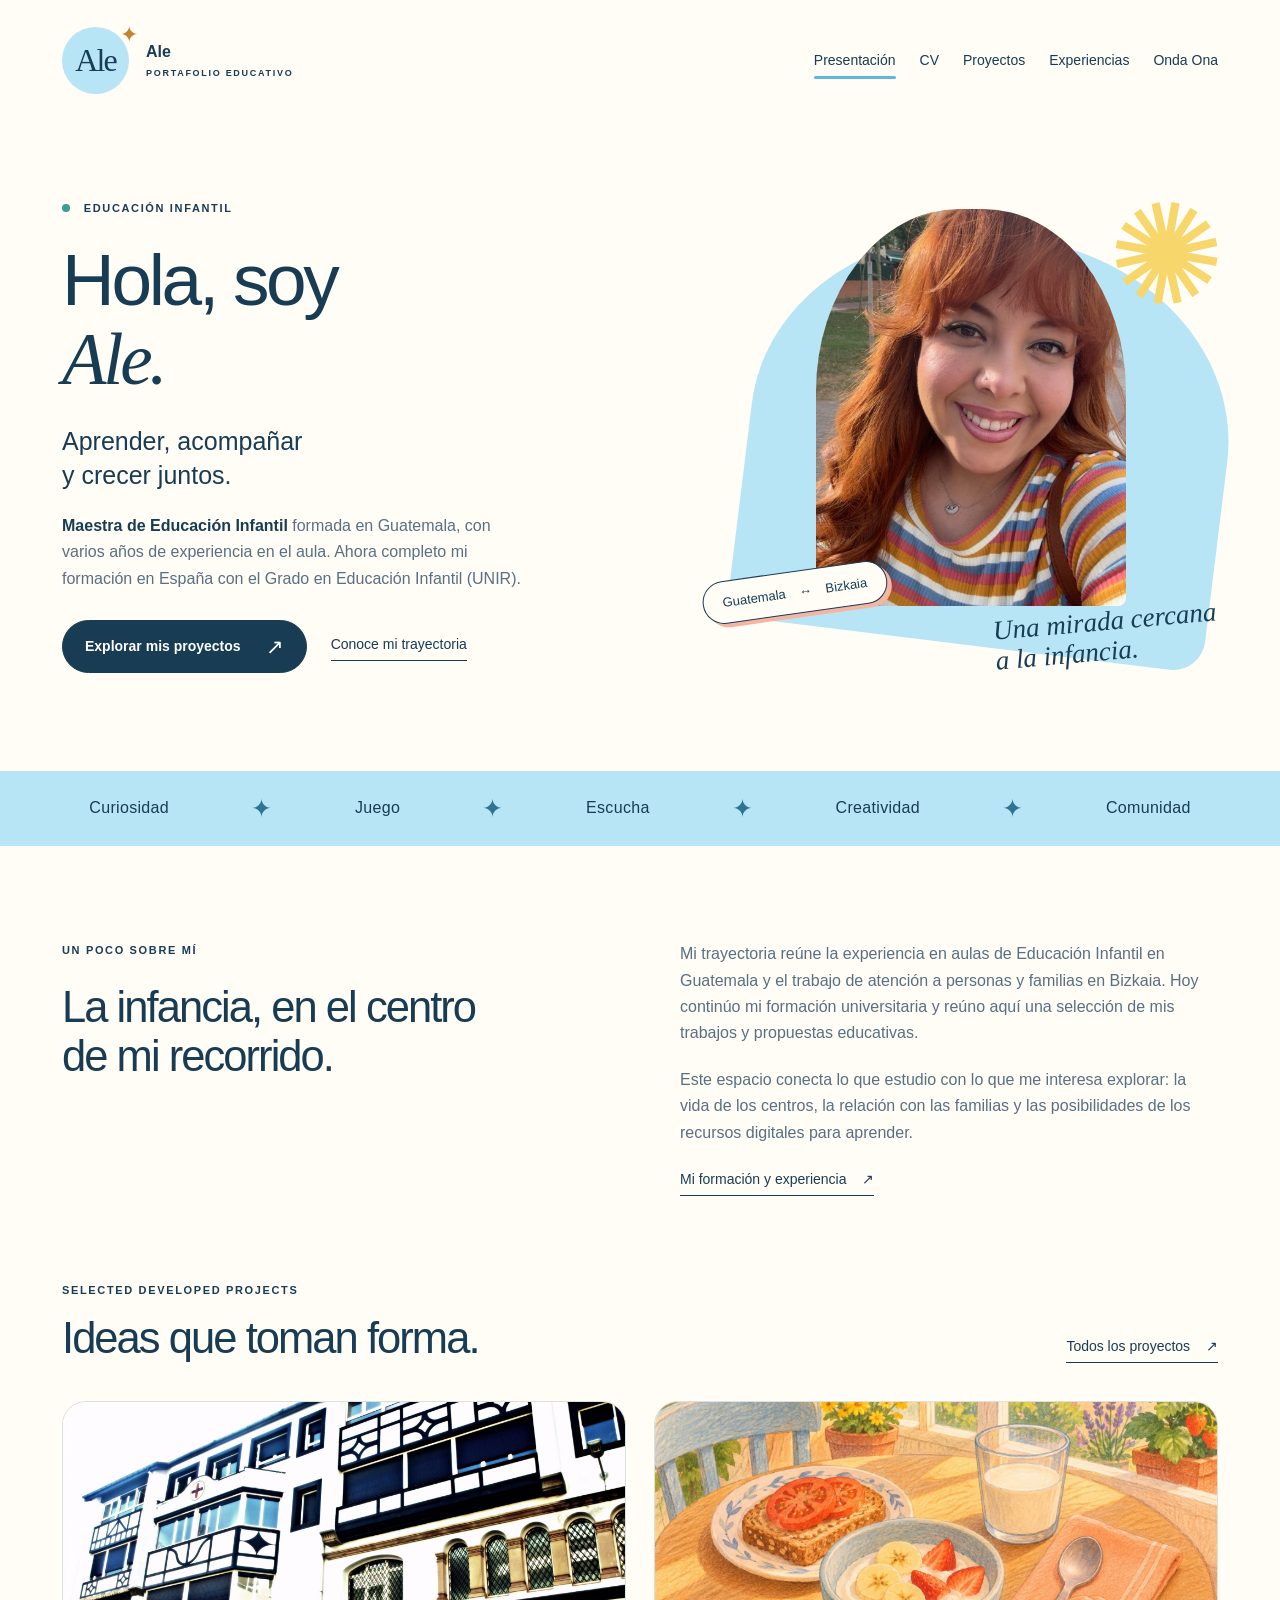
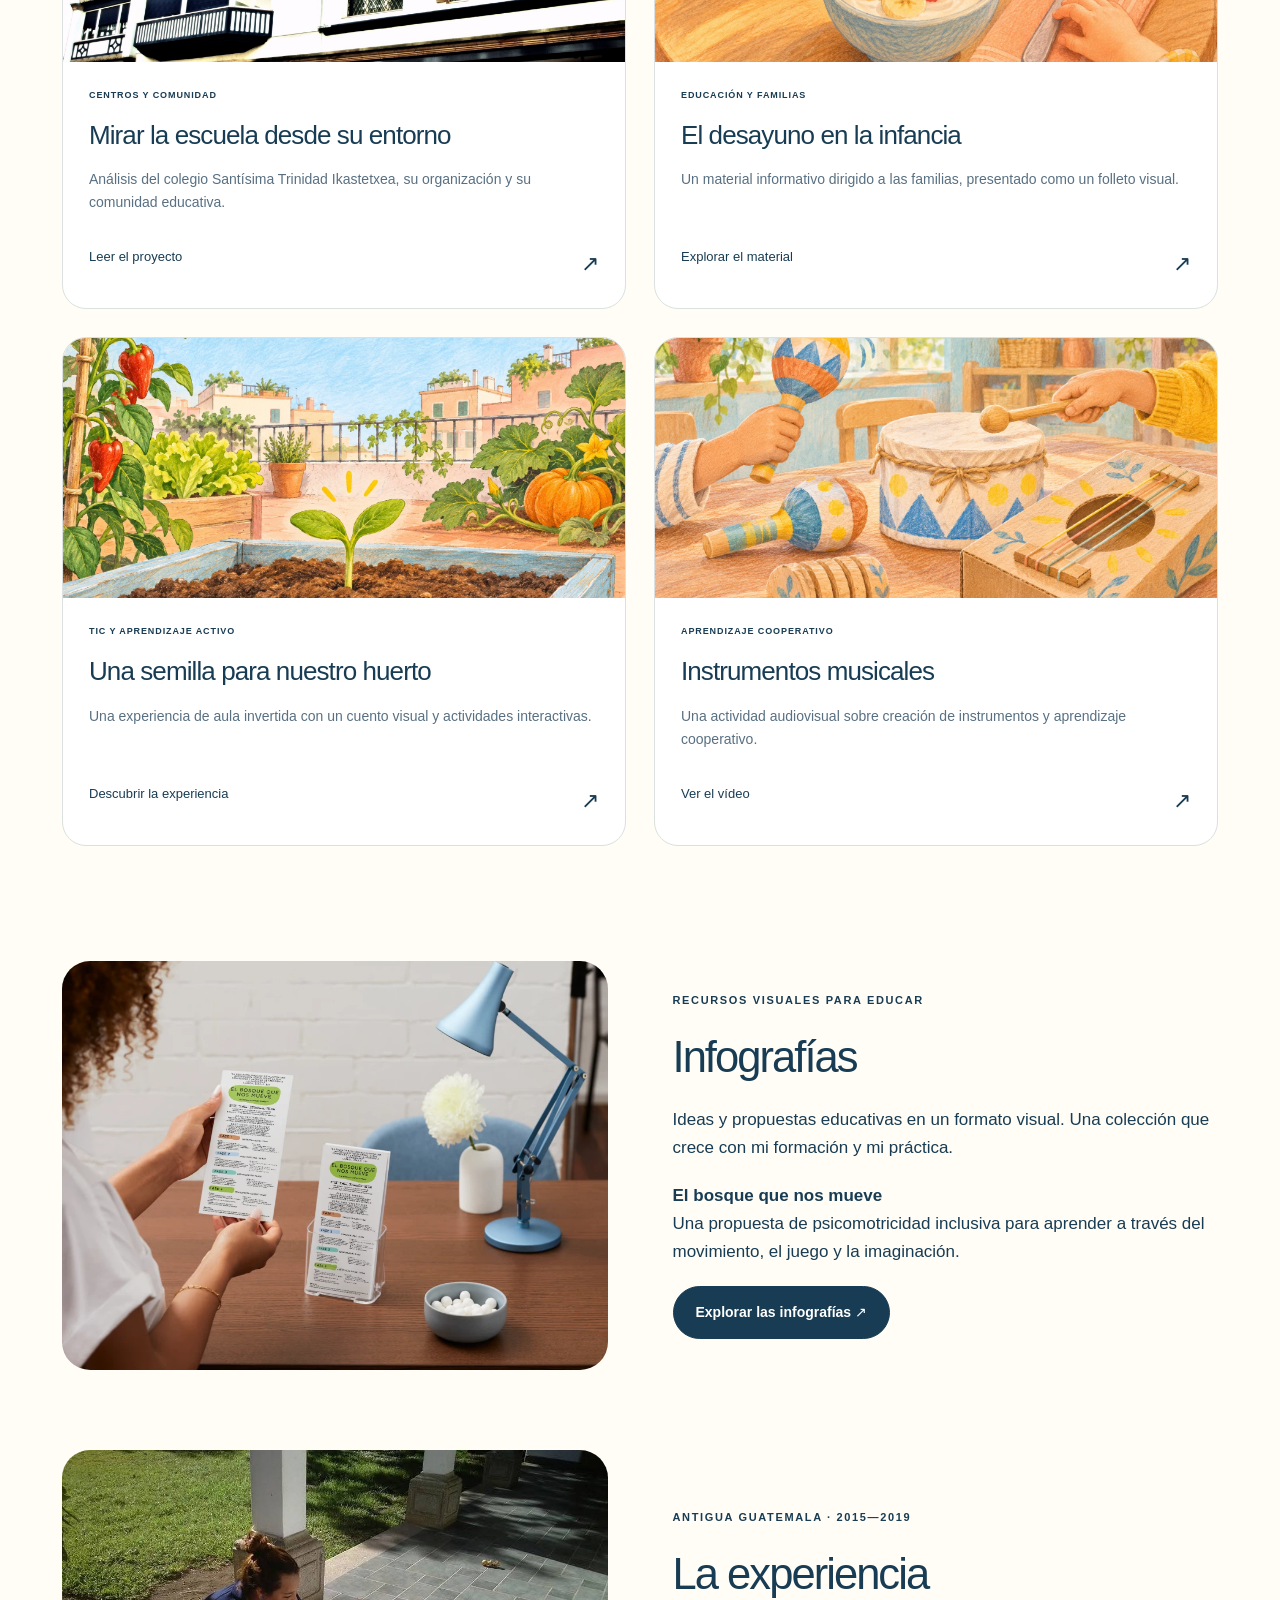
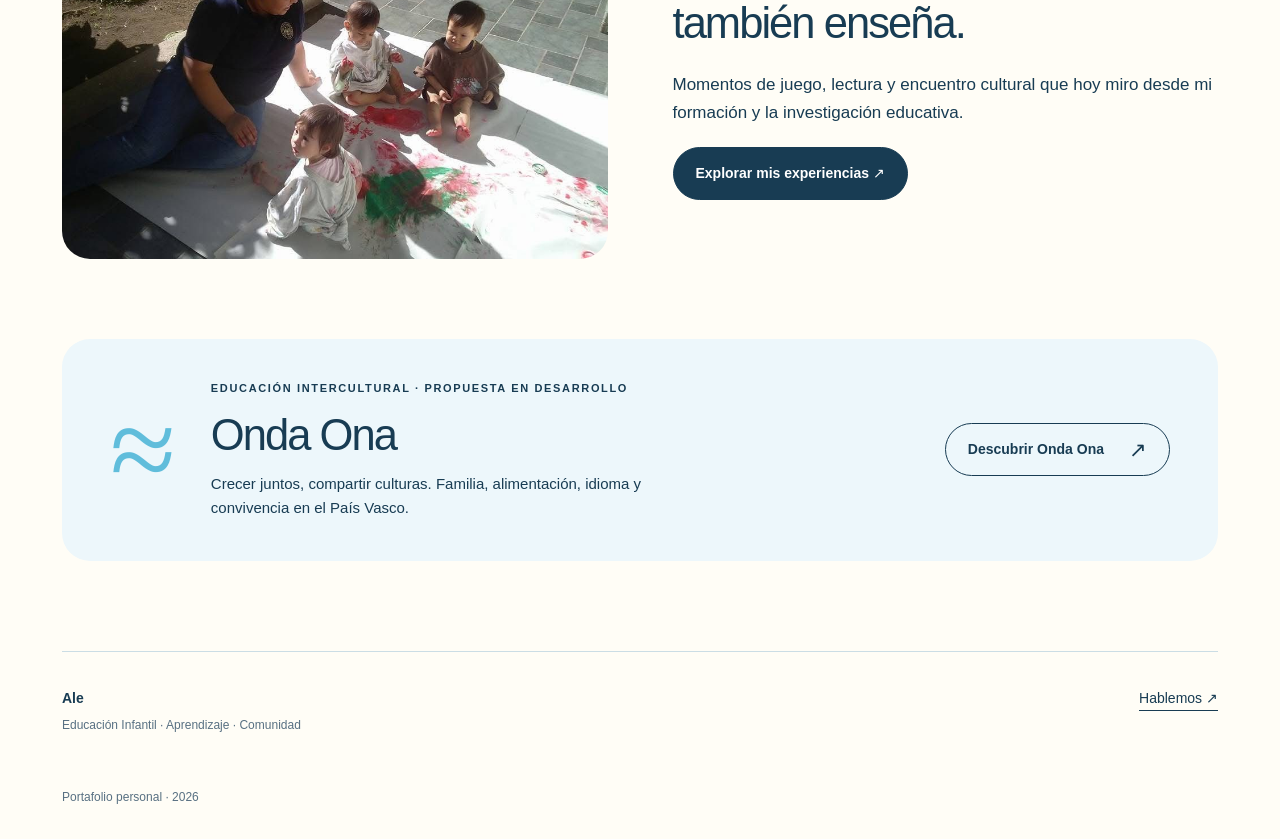
==== commit 1bdf84e5: "Add files via upload" ====
--- a/index.html
+++ b/index.html
@@ -1 +1 @@
-<!doctype html><html lang="es"><head><meta charset="utf-8"><meta name="viewport" content="width=device-width,initial-scale=1"><title>Presentación · Ale</title><meta name="description" content="Portafolio educativo de Ale, estudiante del Grado en Educación Infantil en UNIR."><meta name="theme-color" content="#b7e5f5"><link rel="icon" type="image/svg+xml" href="assets/favicon.svg"><link rel="stylesheet" href="assets/styles.css"><script src="assets/site.js" defer></script></head><body><a class="skip" href="#contenido">Saltar al contenido</a><header class="site-header"><a class="brand" href="index.html" aria-label="Ale, presentación"><span class="brand-symbol">Ale<span>✦</span></span><span>Ale<small>PORTAFOLIO EDUCATIVO</small></span></a><button class="menu-toggle" aria-expanded="false" aria-controls="menu">Menú <span>＋</span></button><nav id="menu" aria-label="Navegación principal"><a href="index.html" aria-current="page">Presentación</a><a href="cv.html" >CV</a><a href="proyectos.html" >Proyectos</a><a href="experiencias.html">Experiencias</a><a href="onda-ona.html" >Onda Ona</a></nav></header><main id="contenido"><section class="hero wrap"><div class="hero-copy"><span class="eyebrow"><span class="status-dot"></span> EDUCACIÓN INFANTIL</span><h1>Hola, soy<br><em>Ale.</em></h1><p class="hero-lead">Aprender, acompañar<br>y crecer juntos.</p><p class="hero-description"><strong>Maestra de Educación Infantil</strong> formada en Guatemala, con varios años de experiencia en el aula. Ahora completo mi formación en España con el Grado en Educación Infantil (UNIR).</p><div class="actions"><a class="button" href="proyectos.html">Explorar mis proyectos <span>↗</span></a><a class="text-link" href="cv.html">Conoce mi trayectoria</a></div></div><div class="portrait-composition"><span class="sunburst" aria-hidden="true">✺</span><div class="portrait-bg"></div><img class="portrait" src="assets/retrato.jpg" alt="María Alejandra Chacón Rodríguez"><span class="portrait-caption">Una mirada cercana<br>a la infancia.</span><span class="floating-label">Guatemala <span>↔</span> Bizkaia</span></div></section><div class="ticker" aria-hidden="true"><span>Curiosidad</span><i>✦</i><span>Juego</span><i>✦</i><span>Escucha</span><i>✦</i><span>Creatividad</span><i>✦</i><span>Comunidad</span></div><section class="about-section wrap"><div><span class="eyebrow">UN POCO SOBRE MÍ</span><h2>La infancia, en el centro<br>de mi recorrido.</h2></div><div><p>Mi trayectoria reúne la experiencia en aulas de Educación Infantil en Guatemala y el trabajo de atención a personas y familias en Bizkaia. Hoy continúo mi formación universitaria y reúno aquí una selección de mis trabajos y propuestas educativas.</p><p>Este espacio conecta lo que estudio con lo que me interesa explorar: la vida de los centros, la relación con las familias y las posibilidades de los recursos digitales para aprender.</p><a class="text-link" href="cv.html">Mi formación y experiencia <span>↗</span></a></div></section><section class="projects-section wrap"><div class="section-heading"><div><span class="eyebrow">SELECTED DEVELOPED PROJECTS</span><h2>Ideas que toman forma.</h2></div><a class="text-link" href="proyectos.html">Todos los proyectos <span>↗</span></a></div><div class="project-grid"><a class="project-card blue-card" href="proyectos/colegio-trinitarias.html"><div class="card-image"><img src="assets/colegio-trinitarias.jpg" alt="Fachada del colegio Santísima Trinidad de Algorta" loading="lazy"></div><div class="card-body"><span class="tag">CENTROS Y COMUNIDAD</span><h3>Mirar la escuela desde su entorno</h3><p>Análisis del colegio Santísima Trinidad Ikastetxea, su organización y su comunidad educativa.</p><span class="card-link">Leer el proyecto <span>↗</span></span></div></a><a class="project-card peach-card" href="proyectos/desayuno-infantil.html"><div class="card-image"><img src="assets/desayuno-ilustrado.webp" alt="Desayuno junto a una ventana: fruta, yogur, tostada con tomate y leche" loading="lazy"></div><div class="card-body"><span class="tag">EDUCACIÓN Y FAMILIAS</span><h3>El desayuno en la infancia</h3><p>Un material informativo dirigido a las familias, presentado como un folleto visual.</p><span class="card-link">Explorar el material <span>↗</span></span></div></a><a class="project-card yellow-card" href="proyectos/aula-invertida.html"><div class="card-image seed-cover"><img src="assets/huerto-ilustrado.webp" alt="Ilustración de una lenteja para el proyecto del huerto" loading="lazy"></div><div class="card-body"><span class="tag">TIC Y APRENDIZAJE ACTIVO</span><h3>Una semilla para nuestro huerto</h3><p>Una experiencia de aula invertida con un cuento visual y actividades interactivas.</p><span class="card-link">Descubrir la experiencia <span>↗</span></span></div></a><a class="project-card music-card" href="proyectos/instrumentos-musicales.html"><div class="card-image"><img src="assets/musica-ilustrada.webp" alt="Manos infantiles exploran maracas, un tambor y una guitarra de cartón" loading="lazy"></div><div class="card-body"><span class="tag">APRENDIZAJE COOPERATIVO</span><h3>Instrumentos musicales</h3><p>Una actividad audiovisual sobre creación de instrumentos y aprendizaje cooperativo.</p><span class="card-link">Ver el vídeo <span>↗</span></span></div></a></div></section><section class="home-experiences wrap"><img src="assets/pintura-2015.jpg" alt="María Alejandra acompaña una actividad de pintura en Antigua Guatemala, 2015" loading="lazy"><div><span class="eyebrow">ANTIGUA GUATEMALA · 2015—2019</span><h2>La experiencia<br>también enseña.</h2><p>Momentos de juego, lectura y encuentro cultural que hoy miro desde mi formación y la investigación educativa.</p><a class="button" href="experiencias.html">Explorar mis experiencias ↗</a></div></section><section class="onda-banner wrap"><div class="onda-mark" aria-hidden="true">≈</div><div><span class="eyebrow">EDUCACIÓN INTERCULTURAL · PROPUESTA EN DESARROLLO</span><h2>Onda Ona</h2><p>Crecer juntos, compartir culturas. Familia, alimentación, idioma y convivencia en el País Vasco.</p></div><a class="button light" href="onda-ona.html">Descubrir Onda Ona <span>↗</span></a></section></main><footer class="site-footer"><div><a class="footer-name" href="index.html">Ale</a><p>Educación Infantil · Aprendizaje · Comunidad</p></div><a href="mailto:marialechaconrodriguez27@gmail.com">Hablemos <span aria-hidden="true">↗</span></a><p class="footer-note">Portafolio personal · 2026</p></footer></body></html>+<!doctype html><html lang="es"><head><meta charset="utf-8"><meta name="viewport" content="width=device-width,initial-scale=1"><title>Presentación · Ale</title><meta name="description" content="Portafolio educativo de Ale, estudiante del Grado en Educación Infantil en UNIR."><meta name="theme-color" content="#b7e5f5"><link rel="icon" type="image/svg+xml" href="assets/favicon.svg"><link rel="stylesheet" href="assets/styles.css"><script src="assets/site.js" defer></script></head><body><a class="skip" href="#contenido">Saltar al contenido</a><header class="site-header"><a class="brand" href="index.html" aria-label="Ale, presentación"><span class="brand-symbol">Ale<span>✦</span></span><span>Ale<small>PORTAFOLIO EDUCATIVO</small></span></a><button class="menu-toggle" aria-expanded="false" aria-controls="menu">Menú <span>＋</span></button><nav id="menu" aria-label="Navegación principal"><a href="index.html" aria-current="page">Presentación</a><a href="cv.html" >CV</a><a href="proyectos.html" >Proyectos</a><a href="experiencias.html">Experiencias</a><a href="onda-ona.html" >Onda Ona</a></nav></header><main id="contenido"><section class="hero wrap"><div class="hero-copy"><span class="eyebrow"><span class="status-dot"></span> EDUCACIÓN INFANTIL</span><h1>Hola, soy<br><em>Ale.</em></h1><p class="hero-lead">Aprender, acompañar<br>y crecer juntos.</p><p class="hero-description"><strong>Maestra de Educación Infantil</strong> formada en Guatemala, con varios años de experiencia en el aula. Ahora completo mi formación en España con el Grado en Educación Infantil (UNIR).</p><div class="actions"><a class="button" href="proyectos.html">Explorar mis proyectos <span>↗</span></a><a class="text-link" href="cv.html">Conoce mi trayectoria</a></div></div><div class="portrait-composition"><span class="sunburst" aria-hidden="true">✺</span><div class="portrait-bg"></div><img class="portrait" src="assets/retrato.jpg" alt="María Alejandra Chacón Rodríguez"><span class="portrait-caption">Una mirada cercana<br>a la infancia.</span><span class="floating-label">Guatemala <span>↔</span> Bizkaia</span></div></section><div class="ticker" aria-hidden="true"><span>Curiosidad</span><i>✦</i><span>Juego</span><i>✦</i><span>Escucha</span><i>✦</i><span>Creatividad</span><i>✦</i><span>Comunidad</span></div><section class="about-section wrap"><div><span class="eyebrow">UN POCO SOBRE MÍ</span><h2>La infancia, en el centro<br>de mi recorrido.</h2></div><div><p>Mi trayectoria reúne la experiencia en aulas de Educación Infantil en Guatemala y el trabajo de atención a personas y familias en Bizkaia. Hoy continúo mi formación universitaria y reúno aquí una selección de mis trabajos y propuestas educativas.</p><p>Este espacio conecta lo que estudio con lo que me interesa explorar: la vida de los centros, la relación con las familias y las posibilidades de los recursos digitales para aprender.</p><a class="text-link" href="cv.html">Mi formación y experiencia <span>↗</span></a></div></section><section class="projects-section wrap"><div class="section-heading"><div><span class="eyebrow">SELECTED DEVELOPED PROJECTS</span><h2>Ideas que toman forma.</h2></div><a class="text-link" href="proyectos.html">Todos los proyectos <span>↗</span></a></div><div class="project-grid"><a class="project-card blue-card" href="proyectos/colegio-trinitarias.html"><div class="card-image"><img src="assets/colegio-trinitarias.jpg" alt="Fachada del colegio Santísima Trinidad de Algorta" loading="lazy"></div><div class="card-body"><span class="tag">CENTROS Y COMUNIDAD</span><h3>Mirar la escuela desde su entorno</h3><p>Análisis del colegio Santísima Trinidad Ikastetxea, su organización y su comunidad educativa.</p><span class="card-link">Leer el proyecto <span>↗</span></span></div></a><a class="project-card peach-card" href="proyectos/desayuno-infantil.html"><div class="card-image"><img src="assets/desayuno-ilustrado.webp" alt="Desayuno junto a una ventana: fruta, yogur, tostada con tomate y leche" loading="lazy"></div><div class="card-body"><span class="tag">EDUCACIÓN Y FAMILIAS</span><h3>El desayuno en la infancia</h3><p>Un material informativo dirigido a las familias, presentado como un folleto visual.</p><span class="card-link">Explorar el material <span>↗</span></span></div></a><a class="project-card yellow-card" href="proyectos/aula-invertida.html"><div class="card-image seed-cover"><img src="assets/huerto-ilustrado.webp" alt="Ilustración de una lenteja para el proyecto del huerto" loading="lazy"></div><div class="card-body"><span class="tag">TIC Y APRENDIZAJE ACTIVO</span><h3>Una semilla para nuestro huerto</h3><p>Una experiencia de aula invertida con un cuento visual y actividades interactivas.</p><span class="card-link">Descubrir la experiencia <span>↗</span></span></div></a><a class="project-card music-card" href="proyectos/instrumentos-musicales.html"><div class="card-image"><img src="assets/musica-ilustrada.webp" alt="Manos infantiles exploran maracas, un tambor y una guitarra de cartón" loading="lazy"></div><div class="card-body"><span class="tag">APRENDIZAJE COOPERATIVO</span><h3>Instrumentos musicales</h3><p>Una actividad audiovisual sobre creación de instrumentos y aprendizaje cooperativo.</p><span class="card-link">Ver el vídeo <span>↗</span></span></div></a></div></section><section class="home-experiences home-infographics wrap"><img src="assets/infografia-bosque-escena.webp" alt="Una joven sostiene el folleto El bosque que nos mueve junto a una mesa con una lámpara azul" loading="lazy"><div><span class="eyebrow">RECURSOS VISUALES PARA EDUCAR</span><h2>Infografías</h2><p>Ideas y propuestas educativas en un formato visual. Una colección que crece con mi formación y mi práctica.</p><p><strong>El bosque que nos mueve</strong><br>Una propuesta de psicomotricidad inclusiva para aprender a través del movimiento, el juego y la imaginación.</p><a class="button" href="proyectos.html#infografias">Explorar las infografías ↗</a></div></section><section class="home-experiences wrap"><img src="assets/pintura-2015.jpg" alt="María Alejandra acompaña una actividad de pintura en Antigua Guatemala, 2015" loading="lazy"><div><span class="eyebrow">ANTIGUA GUATEMALA · 2015—2019</span><h2>La experiencia<br>también enseña.</h2><p>Momentos de juego, lectura y encuentro cultural que hoy miro desde mi formación y la investigación educativa.</p><a class="button" href="experiencias.html">Explorar mis experiencias ↗</a></div></section><section class="onda-banner wrap"><div class="onda-mark" aria-hidden="true">≈</div><div><span class="eyebrow">EDUCACIÓN INTERCULTURAL · PROPUESTA EN DESARROLLO</span><h2>Onda Ona</h2><p>Crecer juntos, compartir culturas. Familia, alimentación, idioma y convivencia en el País Vasco.</p></div><a class="button light" href="onda-ona.html">Descubrir Onda Ona <span>↗</span></a></section></main><footer class="site-footer"><div><a class="footer-name" href="index.html">Ale</a><p>Educación Infantil · Aprendizaje · Comunidad</p></div><a href="mailto:marialechaconrodriguez27@gmail.com">Hablemos <span aria-hidden="true">↗</span></a><p class="footer-note">Portafolio personal · 2026</p></footer></body></html>
--- a/assets/styles.css
+++ b/assets/styles.css
@@ -11,3 +11,6 @@
 @media(max-width:760px){.onda-ona-hero,.onda-ona-intro,.onda-ona-model,.onda-ona-pillar,.onda-ona-pillar:nth-of-type(odd),.onda-ona-families,.experience-row,.resource-columns,.home-experiences{display:flex;flex-direction:column;gap:28px}.onda-ona-hero{padding-block:40px}.onda-ona-hero>img{max-width:320px}.onda-ona-intro,.onda-ona-families,.resource-reflection{border-radius:0}.onda-ona-model{padding-block:50px}.onda-ona-orbit{height:380px;max-width:380px}.onda-ona-node{width:125px;height:125px;font-size:14px}.onda-ona-center{width:155px;height:115px}.onda-ona-orbit:before{inset:50px 35px}.onda-ona-pillar,.onda-ona-pillar:nth-of-type(odd){padding-block:35px}.onda-ona-pillar>img,.onda-ona-pillar:nth-of-type(odd)>img{order:0;max-width:310px}.onda-ona-families>img{max-width:320px}.onda-ona-goals{padding-block:35px}.experience-row{padding-block:35px;align-items:stretch}.experience-row:nth-child(odd)>figure{order:0}.experience-row .zoom-image img{max-height:500px}.home-experiences{padding-bottom:50px}.resource-columns{gap:0}.experience-sources{padding-block:50px}}
 
 .learning-step .learning-illustration{width:100%;aspect-ratio:3/2;object-fit:cover;border-radius:16px;margin-bottom:22px}@media(max-width:760px){.learning-step .learning-illustration{grid-column:1/-1;margin-bottom:10px}}
+
+/* Infografías */
+.home-infographics{padding-top:25px}.infographics-section{padding-block:30px 90px;scroll-margin-top:30px}.infographic-detail{display:grid;grid-template-columns:1fr 420px;gap:65px;align-items:start;padding-bottom:80px}.infographic-detail img{width:100%;box-shadow:0 8px 30px #183c5315}.infographic-detail li{margin-bottom:14px}@media(max-width:760px){.infographic-detail{grid-template-columns:1fr;gap:35px}.infographic-detail img{max-width:420px;margin:auto}}
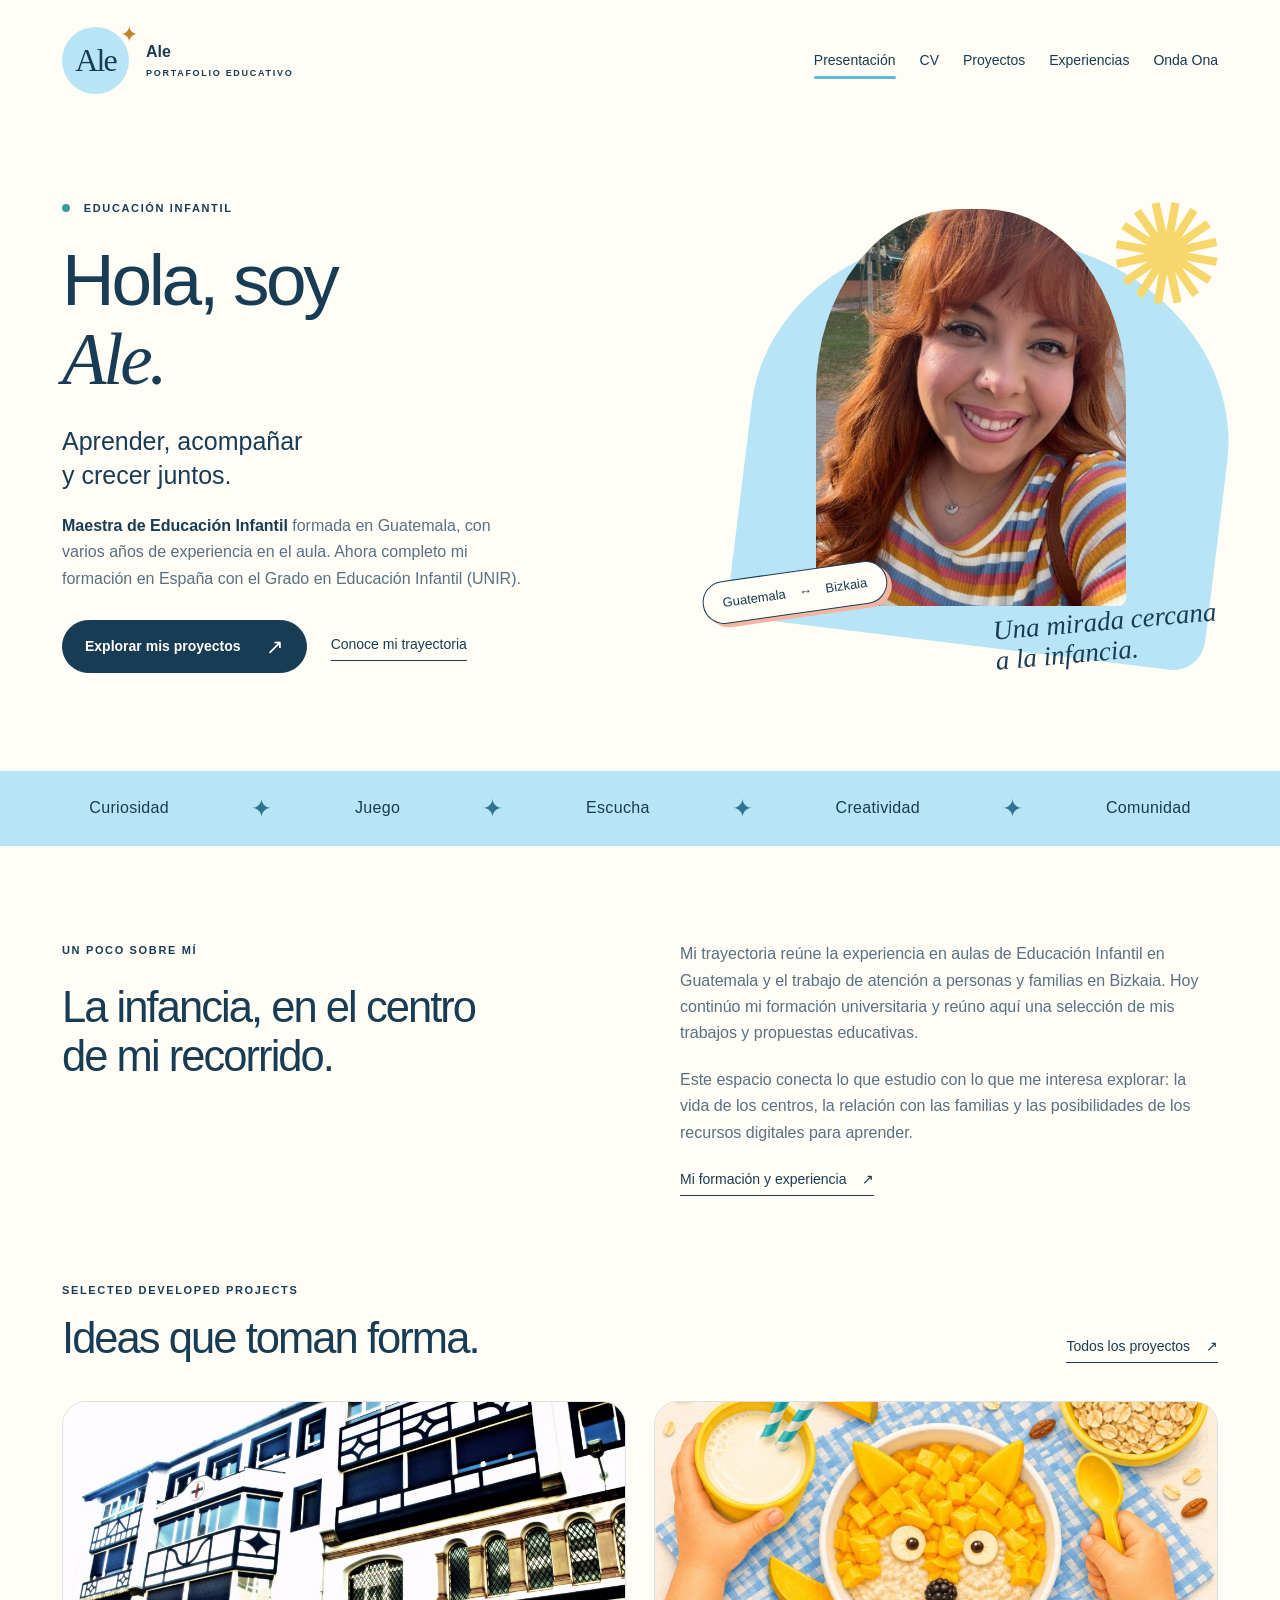
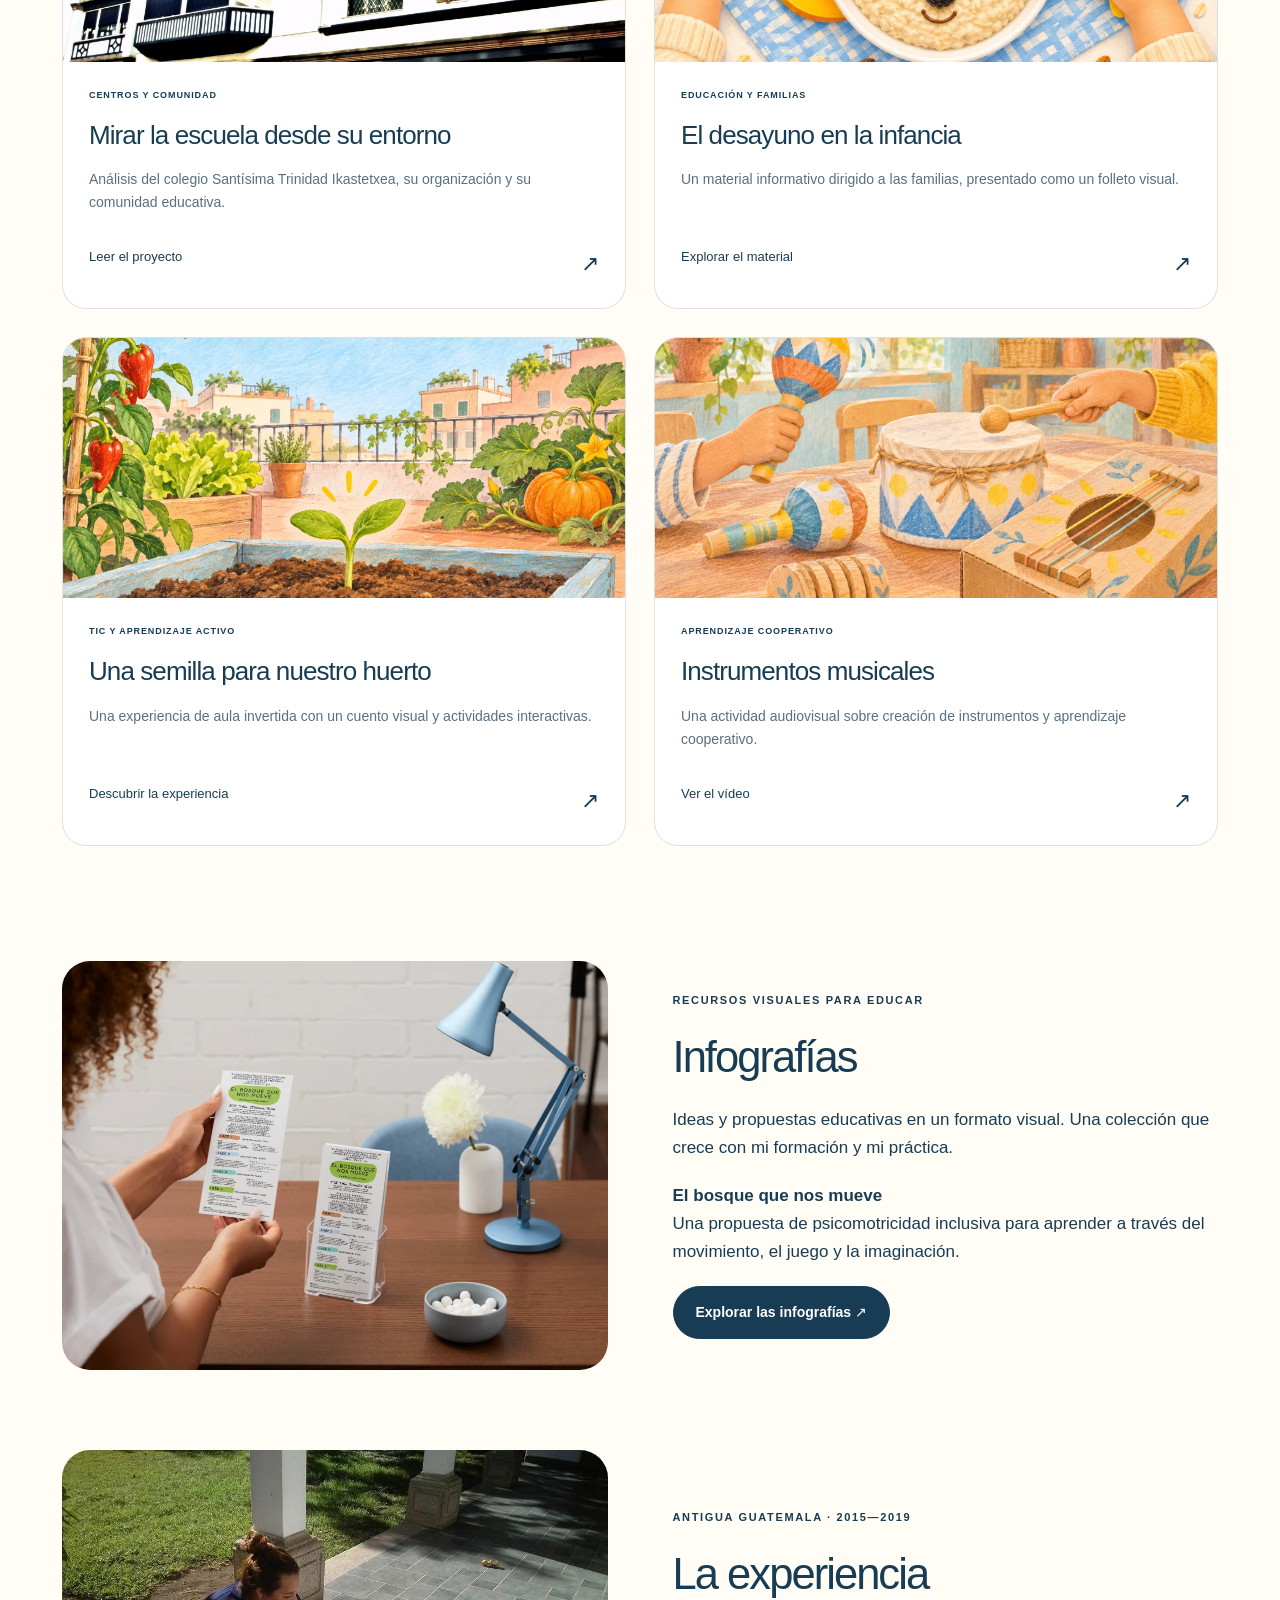
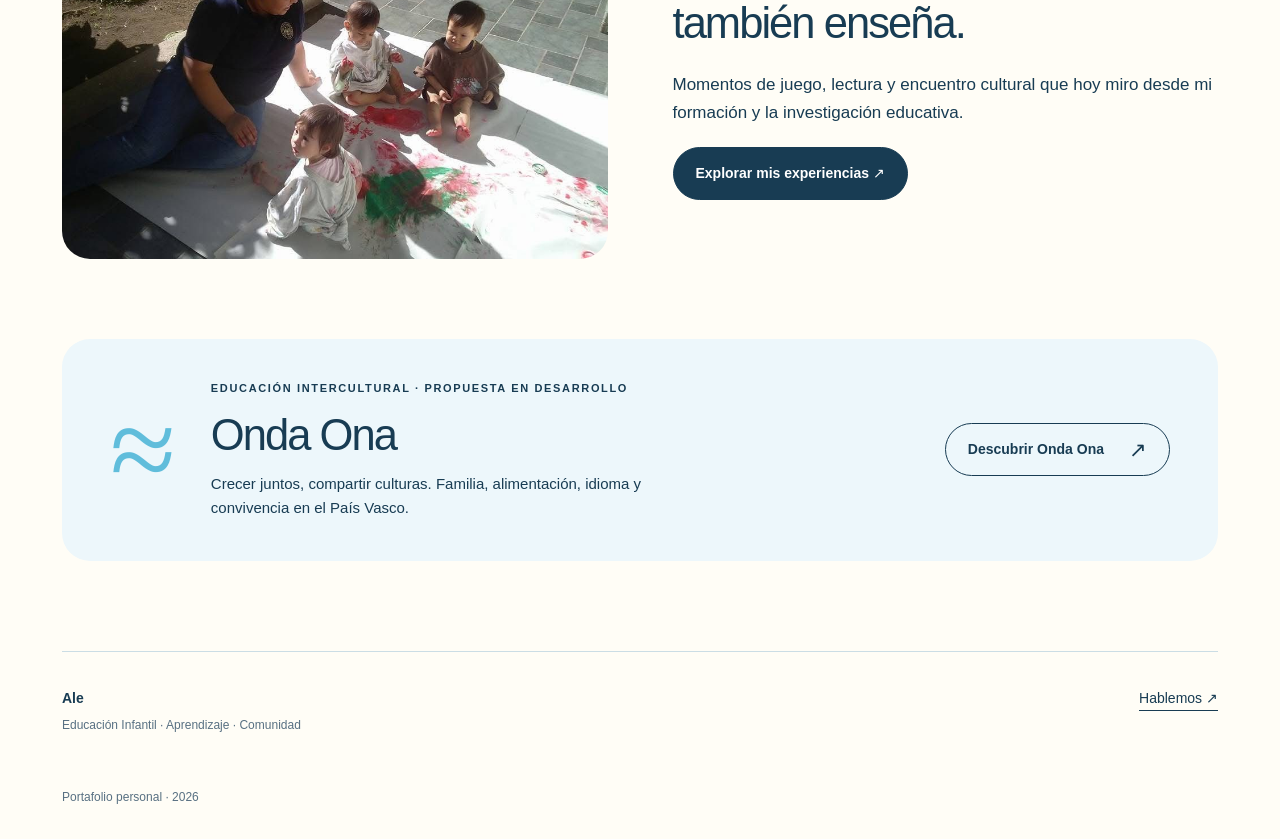
==== commit 8daa8928: "Add files via upload" ====
--- a/index.html
+++ b/index.html
@@ -1 +1 @@
-<!doctype html><html lang="es"><head><meta charset="utf-8"><meta name="viewport" content="width=device-width,initial-scale=1"><title>Presentación · Ale</title><meta name="description" content="Portafolio educativo de Ale, estudiante del Grado en Educación Infantil en UNIR."><meta name="theme-color" content="#b7e5f5"><link rel="icon" type="image/svg+xml" href="assets/favicon.svg"><link rel="stylesheet" href="assets/styles.css"><script src="assets/site.js" defer></script></head><body><a class="skip" href="#contenido">Saltar al contenido</a><header class="site-header"><a class="brand" href="index.html" aria-label="Ale, presentación"><span class="brand-symbol">Ale<span>✦</span></span><span>Ale<small>PORTAFOLIO EDUCATIVO</small></span></a><button class="menu-toggle" aria-expanded="false" aria-controls="menu">Menú <span>＋</span></button><nav id="menu" aria-label="Navegación principal"><a href="index.html" aria-current="page">Presentación</a><a href="cv.html" >CV</a><a href="proyectos.html" >Proyectos</a><a href="experiencias.html">Experiencias</a><a href="onda-ona.html" >Onda Ona</a></nav></header><main id="contenido"><section class="hero wrap"><div class="hero-copy"><span class="eyebrow"><span class="status-dot"></span> EDUCACIÓN INFANTIL</span><h1>Hola, soy<br><em>Ale.</em></h1><p class="hero-lead">Aprender, acompañar<br>y crecer juntos.</p><p class="hero-description"><strong>Maestra de Educación Infantil</strong> formada en Guatemala, con varios años de experiencia en el aula. Ahora completo mi formación en España con el Grado en Educación Infantil (UNIR).</p><div class="actions"><a class="button" href="proyectos.html">Explorar mis proyectos <span>↗</span></a><a class="text-link" href="cv.html">Conoce mi trayectoria</a></div></div><div class="portrait-composition"><span class="sunburst" aria-hidden="true">✺</span><div class="portrait-bg"></div><img class="portrait" src="assets/retrato.jpg" alt="María Alejandra Chacón Rodríguez"><span class="portrait-caption">Una mirada cercana<br>a la infancia.</span><span class="floating-label">Guatemala <span>↔</span> Bizkaia</span></div></section><div class="ticker" aria-hidden="true"><span>Curiosidad</span><i>✦</i><span>Juego</span><i>✦</i><span>Escucha</span><i>✦</i><span>Creatividad</span><i>✦</i><span>Comunidad</span></div><section class="about-section wrap"><div><span class="eyebrow">UN POCO SOBRE MÍ</span><h2>La infancia, en el centro<br>de mi recorrido.</h2></div><div><p>Mi trayectoria reúne la experiencia en aulas de Educación Infantil en Guatemala y el trabajo de atención a personas y familias en Bizkaia. Hoy continúo mi formación universitaria y reúno aquí una selección de mis trabajos y propuestas educativas.</p><p>Este espacio conecta lo que estudio con lo que me interesa explorar: la vida de los centros, la relación con las familias y las posibilidades de los recursos digitales para aprender.</p><a class="text-link" href="cv.html">Mi formación y experiencia <span>↗</span></a></div></section><section class="projects-section wrap"><div class="section-heading"><div><span class="eyebrow">SELECTED DEVELOPED PROJECTS</span><h2>Ideas que toman forma.</h2></div><a class="text-link" href="proyectos.html">Todos los proyectos <span>↗</span></a></div><div class="project-grid"><a class="project-card blue-card" href="proyectos/colegio-trinitarias.html"><div class="card-image"><img src="assets/colegio-trinitarias.jpg" alt="Fachada del colegio Santísima Trinidad de Algorta" loading="lazy"></div><div class="card-body"><span class="tag">CENTROS Y COMUNIDAD</span><h3>Mirar la escuela desde su entorno</h3><p>Análisis del colegio Santísima Trinidad Ikastetxea, su organización y su comunidad educativa.</p><span class="card-link">Leer el proyecto <span>↗</span></span></div></a><a class="project-card peach-card" href="proyectos/desayuno-infantil.html"><div class="card-image"><img src="assets/desayuno-ilustrado.webp" alt="Desayuno junto a una ventana: fruta, yogur, tostada con tomate y leche" loading="lazy"></div><div class="card-body"><span class="tag">EDUCACIÓN Y FAMILIAS</span><h3>El desayuno en la infancia</h3><p>Un material informativo dirigido a las familias, presentado como un folleto visual.</p><span class="card-link">Explorar el material <span>↗</span></span></div></a><a class="project-card yellow-card" href="proyectos/aula-invertida.html"><div class="card-image seed-cover"><img src="assets/huerto-ilustrado.webp" alt="Ilustración de una lenteja para el proyecto del huerto" loading="lazy"></div><div class="card-body"><span class="tag">TIC Y APRENDIZAJE ACTIVO</span><h3>Una semilla para nuestro huerto</h3><p>Una experiencia de aula invertida con un cuento visual y actividades interactivas.</p><span class="card-link">Descubrir la experiencia <span>↗</span></span></div></a><a class="project-card music-card" href="proyectos/instrumentos-musicales.html"><div class="card-image"><img src="assets/musica-ilustrada.webp" alt="Manos infantiles exploran maracas, un tambor y una guitarra de cartón" loading="lazy"></div><div class="card-body"><span class="tag">APRENDIZAJE COOPERATIVO</span><h3>Instrumentos musicales</h3><p>Una actividad audiovisual sobre creación de instrumentos y aprendizaje cooperativo.</p><span class="card-link">Ver el vídeo <span>↗</span></span></div></a></div></section><section class="home-experiences home-infographics wrap"><img src="assets/infografia-bosque-escena.webp" alt="Una joven sostiene el folleto El bosque que nos mueve junto a una mesa con una lámpara azul" loading="lazy"><div><span class="eyebrow">RECURSOS VISUALES PARA EDUCAR</span><h2>Infografías</h2><p>Ideas y propuestas educativas en un formato visual. Una colección que crece con mi formación y mi práctica.</p><p><strong>El bosque que nos mueve</strong><br>Una propuesta de psicomotricidad inclusiva para aprender a través del movimiento, el juego y la imaginación.</p><a class="button" href="proyectos.html#infografias">Explorar las infografías ↗</a></div></section><section class="home-experiences wrap"><img src="assets/pintura-2015.jpg" alt="María Alejandra acompaña una actividad de pintura en Antigua Guatemala, 2015" loading="lazy"><div><span class="eyebrow">ANTIGUA GUATEMALA · 2015—2019</span><h2>La experiencia<br>también enseña.</h2><p>Momentos de juego, lectura y encuentro cultural que hoy miro desde mi formación y la investigación educativa.</p><a class="button" href="experiencias.html">Explorar mis experiencias ↗</a></div></section><section class="onda-banner wrap"><div class="onda-mark" aria-hidden="true">≈</div><div><span class="eyebrow">EDUCACIÓN INTERCULTURAL · PROPUESTA EN DESARROLLO</span><h2>Onda Ona</h2><p>Crecer juntos, compartir culturas. Familia, alimentación, idioma y convivencia en el País Vasco.</p></div><a class="button light" href="onda-ona.html">Descubrir Onda Ona <span>↗</span></a></section></main><footer class="site-footer"><div><a class="footer-name" href="index.html">Ale</a><p>Educación Infantil · Aprendizaje · Comunidad</p></div><a href="mailto:marialechaconrodriguez27@gmail.com">Hablemos <span aria-hidden="true">↗</span></a><p class="footer-note">Portafolio personal · 2026</p></footer></body></html>+<!doctype html><html lang="es"><head><meta charset="utf-8"><meta name="viewport" content="width=device-width,initial-scale=1"><title>Presentación · Ale</title><meta name="description" content="Portafolio educativo de Ale, estudiante del Grado en Educación Infantil en UNIR."><meta name="theme-color" content="#b7e5f5"><link rel="icon" type="image/svg+xml" href="assets/favicon.svg"><link rel="stylesheet" href="assets/styles.css?v=20261110-infografias-2"><script src="assets/site.js" defer></script></head><body><a class="skip" href="#contenido">Saltar al contenido</a><header class="site-header"><a class="brand" href="index.html" aria-label="Ale, presentación"><span class="brand-symbol">Ale<span>✦</span></span><span>Ale<small>PORTAFOLIO EDUCATIVO</small></span></a><button class="menu-toggle" aria-expanded="false" aria-controls="menu">Menú <span>＋</span></button><nav id="menu" aria-label="Navegación principal"><a href="index.html" aria-current="page">Presentación</a><a href="cv.html" >CV</a><a href="proyectos.html" >Proyectos</a><a href="experiencias.html">Experiencias</a><a href="onda-ona.html" >Onda Ona</a></nav></header><main id="contenido"><section class="hero wrap"><div class="hero-copy"><span class="eyebrow"><span class="status-dot"></span> EDUCACIÓN INFANTIL</span><h1>Hola, soy<br><em>Ale.</em></h1><p class="hero-lead">Aprender, acompañar<br>y crecer juntos.</p><p class="hero-description"><strong>Maestra de Educación Infantil</strong> formada en Guatemala, con varios años de experiencia en el aula. Ahora completo mi formación en España con el Grado en Educación Infantil (UNIR).</p><div class="actions"><a class="button" href="proyectos.html">Explorar mis proyectos <span>↗</span></a><a class="text-link" href="cv.html">Conoce mi trayectoria</a></div></div><div class="portrait-composition"><span class="sunburst" aria-hidden="true">✺</span><div class="portrait-bg"></div><img class="portrait" src="assets/retrato.jpg" alt="María Alejandra Chacón Rodríguez"><span class="portrait-caption">Una mirada cercana<br>a la infancia.</span><span class="floating-label">Guatemala <span>↔</span> Bizkaia</span></div></section><div class="ticker" aria-hidden="true"><span>Curiosidad</span><i>✦</i><span>Juego</span><i>✦</i><span>Escucha</span><i>✦</i><span>Creatividad</span><i>✦</i><span>Comunidad</span></div><section class="about-section wrap"><div><span class="eyebrow">UN POCO SOBRE MÍ</span><h2>La infancia, en el centro<br>de mi recorrido.</h2></div><div><p>Mi trayectoria reúne la experiencia en aulas de Educación Infantil en Guatemala y el trabajo de atención a personas y familias en Bizkaia. Hoy continúo mi formación universitaria y reúno aquí una selección de mis trabajos y propuestas educativas.</p><p>Este espacio conecta lo que estudio con lo que me interesa explorar: la vida de los centros, la relación con las familias y las posibilidades de los recursos digitales para aprender.</p><a class="text-link" href="cv.html">Mi formación y experiencia <span>↗</span></a></div></section><section class="projects-section wrap"><div class="section-heading"><div><span class="eyebrow">SELECTED DEVELOPED PROJECTS</span><h2>Ideas que toman forma.</h2></div><a class="text-link" href="proyectos.html">Todos los proyectos <span>↗</span></a></div><div class="project-grid"><a class="project-card blue-card" href="proyectos/colegio-trinitarias.html"><div class="card-image"><img src="assets/colegio-trinitarias.jpg" alt="Fachada del colegio Santísima Trinidad de Algorta" loading="lazy"></div><div class="card-body"><span class="tag">CENTROS Y COMUNIDAD</span><h3>Mirar la escuela desde su entorno</h3><p>Análisis del colegio Santísima Trinidad Ikastetxea, su organización y su comunidad educativa.</p><span class="card-link">Leer el proyecto <span>↗</span></span></div></a><a class="project-card peach-card" href="proyectos/desayuno-infantil.html"><div class="card-image"><img src="assets/desayuno-zorrito.webp" alt="Ilustración de un desayuno con avena y mango en forma de zorrito, leche y una cuchara amarilla" loading="lazy"></div><div class="card-body"><span class="tag">EDUCACIÓN Y FAMILIAS</span><h3>El desayuno en la infancia</h3><p>Un material informativo dirigido a las familias, presentado como un folleto visual.</p><span class="card-link">Explorar el material <span>↗</span></span></div></a><a class="project-card yellow-card" href="proyectos/aula-invertida.html"><div class="card-image seed-cover"><img src="assets/huerto-ilustrado.webp" alt="Ilustración de una lenteja para el proyecto del huerto" loading="lazy"></div><div class="card-body"><span class="tag">TIC Y APRENDIZAJE ACTIVO</span><h3>Una semilla para nuestro huerto</h3><p>Una experiencia de aula invertida con un cuento visual y actividades interactivas.</p><span class="card-link">Descubrir la experiencia <span>↗</span></span></div></a><a class="project-card music-card" href="proyectos/instrumentos-musicales.html"><div class="card-image"><img src="assets/musica-ilustrada.webp" alt="Manos infantiles exploran maracas, un tambor y una guitarra de cartón" loading="lazy"></div><div class="card-body"><span class="tag">APRENDIZAJE COOPERATIVO</span><h3>Instrumentos musicales</h3><p>Una actividad audiovisual sobre creación de instrumentos y aprendizaje cooperativo.</p><span class="card-link">Ver el vídeo <span>↗</span></span></div></a></div></section><section class="home-experiences home-infographics wrap"><img src="assets/infografia-bosque-escena.webp" alt="Una joven sostiene el folleto El bosque que nos mueve junto a una mesa con una lámpara azul" loading="lazy"><div><span class="eyebrow">RECURSOS VISUALES PARA EDUCAR</span><h2>Infografías</h2><p>Ideas y propuestas educativas en un formato visual. Una colección que crece con mi formación y mi práctica.</p><p><strong>El bosque que nos mueve</strong><br>Una propuesta de psicomotricidad inclusiva para aprender a través del movimiento, el juego y la imaginación.</p><a class="button" href="proyectos.html#infografias">Explorar las infografías ↗</a></div></section><section class="home-experiences wrap"><img src="assets/pintura-2015.jpg" alt="María Alejandra acompaña una actividad de pintura en Antigua Guatemala, 2015" loading="lazy"><div><span class="eyebrow">ANTIGUA GUATEMALA · 2015—2019</span><h2>La experiencia<br>también enseña.</h2><p>Momentos de juego, lectura y encuentro cultural que hoy miro desde mi formación y la investigación educativa.</p><a class="button" href="experiencias.html">Explorar mis experiencias ↗</a></div></section><section class="onda-banner wrap"><div class="onda-mark" aria-hidden="true">≈</div><div><span class="eyebrow">EDUCACIÓN INTERCULTURAL · PROPUESTA EN DESARROLLO</span><h2>Onda Ona</h2><p>Crecer juntos, compartir culturas. Familia, alimentación, idioma y convivencia en el País Vasco.</p></div><a class="button light" href="onda-ona.html">Descubrir Onda Ona <span>↗</span></a></section></main><footer class="site-footer"><div><a class="footer-name" href="index.html">Ale</a><p>Educación Infantil · Aprendizaje · Comunidad</p></div><a href="mailto:marialechaconrodriguez27@gmail.com">Hablemos <span aria-hidden="true">↗</span></a><p class="footer-note">Portafolio personal · 2026</p></footer></body></html>
--- a/assets/styles.css
+++ b/assets/styles.css
@@ -7,7 +7,7 @@
 @media print{.site-header,.site-footer,.menu-toggle,.skip,.print-cv{display:none!important}body{background:white;color:black;font-size:11pt}.page-intro{padding:0 0 20px}.page-intro h1{font-size:30pt}.page-intro .intro-lead{font-size:12pt}.wrap{max-width:none;padding:0}.cv-layout{grid-template-columns:180px 1fr;gap:30px;display:grid}.profile-aside{position:static;background:#f4f8fa;padding:15px}.profile-aside h2{font-size:17pt}.profile-aside p{font-size:10pt}.profile-aside>img{width:100px;height:125px}.cv-content h2{font-size:18pt}.cv-content p{font-size:10pt}.cv-content h3{font-size:13pt}.timeline-item{break-inside:avoid;padding-top:10px;margin-top:10px}.cv-content>section{margin-bottom:22px}.eyebrow,.date{font-size:8pt}.pill-list>span{font-size:9pt}}
 .project-grid{grid-template-columns:repeat(2,minmax(0,1fr));gap:28px}.card-image{height:260px}.music-cover{background:#c7e8e4;display:flex;align-items:center;justify-content:center;position:relative;gap:25px;color:#215c67}.music-cover>span:first-child{font:120px Georgia,serif;transform:rotate(-12deg);color:#6aa7ad}.music-cover>span:nth-child(2){font:38px/1.07 Georgia,serif;font-style:italic}.music-cover i{position:absolute;right:28px;top:15px;font:55px Georgia,serif;color:#e6ae60;transform:rotate(15deg)}@media(max-width:760px){.project-grid{grid-template-columns:1fr}.card-image{height:230px}}
 /* Onda Ona and Guatemala experiences */
-.onda-ona-hero{display:grid;grid-template-columns:1.2fr 1fr;align-items:center;gap:65px;padding-block:65px 90px}.onda-ona-hero>img{width:100%;border-radius:50%}.onda-ona-hero h1{font-size:clamp(65px,8vw,110px)}.onda-ona-hero p{max-width:640px}.onda-ona-intro{padding-block:65px;background:var(--pale);border-radius:30px}.onda-ona-intro p{max-width:790px}.onda-ona-model{display:grid;grid-template-columns:1fr 1fr;align-items:center;gap:60px;padding-block:80px}.onda-ona-orbit{height:430px;position:relative;max-width:480px;width:100%;margin:auto}.onda-ona-orbit:before{content:"";position:absolute;inset:65px;border:2px dashed #63aaad;border-radius:50%}.onda-ona-node,.onda-ona-center{position:absolute;text-align:center;display:flex;flex-direction:column;justify-content:center;line-height:1.3;border:1px solid #90bbb9;border-radius:50%;width:150px;height:150px;background:#f6d8bb;font-size:16px}.onda-ona-center{width:180px;height:140px;left:50%;top:50%;transform:translate(-50%,-50%);background:var(--cream);font-weight:700;border-radius:40px;box-shadow:0 5px 0 #addbd7}.onda-ona-center small{font-size:10px;margin-top:10px;font-weight:400}.onda-ona-top{left:50%;top:0;transform:translateX(-50%)}.onda-ona-left{bottom:0;left:0;background:var(--blue)}.onda-ona-right{right:0;bottom:0;background:#f7e6a4}.onda-ona-pillar{display:grid;grid-template-columns:380px 1fr;gap:85px;align-items:center;padding-block:55px}.onda-ona-pillar>img{border-radius:28px;width:100%}.onda-ona-pillar:nth-of-type(odd)>img{order:2}.onda-ona-pillar:nth-of-type(odd){grid-template-columns:1fr 380px}.onda-ona-proposal{font-size:15px;color:var(--muted);border-left:3px solid var(--coral);padding-left:20px}.onda-ona-families{display:grid;grid-template-columns:1fr 400px;align-items:center;gap:70px;padding-block:65px;margin-block:50px;background:#e9f4ef;border-radius:30px}.onda-ona-families img{border-radius:25px}.onda-ona-goals{padding-block:60px 80px}.onda-ona-goals .learning-overview{margin-top:40px}.onda-ona-small{font-size:13px;color:var(--muted);max-width:850px}.experience-intro{max-width:770px}.experience-row{display:grid;grid-template-columns:1fr 1fr;gap:65px;align-items:center;padding-block:48px;border-top:1px solid var(--line)}.experience-row:nth-child(odd)>figure{order:2}.experience-row figure{margin:0;min-width:0}.experience-row .zoom-image{padding:0;border-radius:24px;margin-bottom:10px;background:transparent;border:0}.experience-row .zoom-image img{width:100%;max-height:590px;object-fit:contain;border-radius:20px}.experience-row .zoom-image span{padding-right:12px}.experience-row figcaption,.experience-extra figcaption{font-size:12px;color:var(--muted)}.experience-theory{font-size:15px;color:var(--muted)}.experience-row .pill{white-space:normal}.resource-reflection{background:var(--pale);padding-block:60px;border-radius:30px;margin-top:40px}.resource-columns{display:grid;grid-template-columns:1fr 1fr;gap:55px}.experience-extra{margin:35px 0 0;max-width:650px}.experience-extra img{border-radius:20px;margin-bottom:12px}.experience-sources{padding-block:70px 90px}.experience-sources ol{padding-left:25px;max-width:950px}.experience-sources li{font-size:14px;margin-bottom:20px}.experience-sources li a{text-decoration:underline}.home-experiences{display:grid;grid-template-columns:1fr 1fr;align-items:center;gap:65px;padding-bottom:80px}.home-experiences img{border-radius:28px;width:100%}.site-header nav{gap:24px}.portrait{object-position:50% 26%;filter:none}
+.onda-ona-hero{display:grid;grid-template-columns:1.2fr 1fr;align-items:center;gap:65px;padding-block:65px 90px}.onda-ona-hero>img{width:100%;height:auto;object-fit:contain;padding:0;border-radius:0}.onda-ona-hero h1{font-size:clamp(65px,8vw,110px)}.onda-ona-hero p{max-width:640px}.onda-ona-intro{padding-block:65px;background:var(--pale);border-radius:30px}.onda-ona-intro p{max-width:790px}.onda-ona-model{display:grid;grid-template-columns:1fr 1fr;align-items:center;gap:60px;padding-block:80px}.onda-ona-orbit{height:430px;position:relative;max-width:480px;width:100%;margin:auto}.onda-ona-orbit:before{content:"";position:absolute;inset:65px;border:2px dashed #63aaad;border-radius:50%}.onda-ona-node,.onda-ona-center{position:absolute;text-align:center;display:flex;flex-direction:column;justify-content:center;line-height:1.3;border:1px solid #90bbb9;border-radius:50%;width:150px;height:150px;background:#f6d8bb;font-size:16px}.onda-ona-center{width:180px;height:140px;left:50%;top:50%;transform:translate(-50%,-50%);background:var(--cream);font-weight:700;border-radius:40px;box-shadow:0 5px 0 #addbd7}.onda-ona-center small{font-size:10px;margin-top:10px;font-weight:400}.onda-ona-top{left:50%;top:0;transform:translateX(-50%)}.onda-ona-left{bottom:0;left:0;background:var(--blue)}.onda-ona-right{right:0;bottom:0;background:#f7e6a4}.onda-ona-pillar{display:grid;grid-template-columns:380px 1fr;gap:85px;align-items:center;padding-block:55px}.onda-ona-pillar>img{border-radius:28px;width:100%}.onda-ona-pillar:nth-of-type(odd)>img{order:2}.onda-ona-pillar:nth-of-type(odd){grid-template-columns:1fr 380px}.onda-ona-proposal{font-size:15px;color:var(--muted);border-left:3px solid var(--coral);padding-left:20px}.onda-ona-families{display:grid;grid-template-columns:1fr 400px;align-items:center;gap:70px;padding-block:65px;margin-block:50px;background:#e9f4ef;border-radius:30px}.onda-ona-families img{border-radius:25px}.onda-ona-goals{padding-block:60px 80px}.onda-ona-goals .learning-overview{margin-top:40px}.onda-ona-small{font-size:13px;color:var(--muted);max-width:850px}.experience-intro{max-width:770px}.experience-row{display:grid;grid-template-columns:1fr 1fr;gap:65px;align-items:center;padding-block:48px;border-top:1px solid var(--line)}.experience-row:nth-child(odd)>figure{order:2}.experience-row figure{margin:0;min-width:0}.experience-row .zoom-image{padding:0;border-radius:24px;margin-bottom:10px;background:transparent;border:0}.experience-row .zoom-image img{width:100%;max-height:590px;object-fit:contain;border-radius:20px}.experience-row .zoom-image span{padding-right:12px}.experience-row figcaption,.experience-extra figcaption{font-size:12px;color:var(--muted)}.experience-theory{font-size:15px;color:var(--muted)}.experience-row .pill{white-space:normal}.resource-reflection{background:var(--pale);padding-block:60px;border-radius:30px;margin-top:40px}.resource-columns{display:grid;grid-template-columns:1fr 1fr;gap:55px}.experience-extra{margin:35px 0 0;max-width:650px}.experience-extra img{border-radius:20px;margin-bottom:12px}.experience-sources{padding-block:70px 90px}.experience-sources ol{padding-left:25px;max-width:950px}.experience-sources li{font-size:14px;margin-bottom:20px}.experience-sources li a{text-decoration:underline}.home-experiences{display:grid;grid-template-columns:1fr 1fr;align-items:center;gap:65px;padding-bottom:80px}.home-experiences img{border-radius:28px;width:100%}.site-header nav{gap:24px}.portrait{object-position:50% 26%;filter:none}
 @media(max-width:760px){.onda-ona-hero,.onda-ona-intro,.onda-ona-model,.onda-ona-pillar,.onda-ona-pillar:nth-of-type(odd),.onda-ona-families,.experience-row,.resource-columns,.home-experiences{display:flex;flex-direction:column;gap:28px}.onda-ona-hero{padding-block:40px}.onda-ona-hero>img{max-width:320px}.onda-ona-intro,.onda-ona-families,.resource-reflection{border-radius:0}.onda-ona-model{padding-block:50px}.onda-ona-orbit{height:380px;max-width:380px}.onda-ona-node{width:125px;height:125px;font-size:14px}.onda-ona-center{width:155px;height:115px}.onda-ona-orbit:before{inset:50px 35px}.onda-ona-pillar,.onda-ona-pillar:nth-of-type(odd){padding-block:35px}.onda-ona-pillar>img,.onda-ona-pillar:nth-of-type(odd)>img{order:0;max-width:310px}.onda-ona-families>img{max-width:320px}.onda-ona-goals{padding-block:35px}.experience-row{padding-block:35px;align-items:stretch}.experience-row:nth-child(odd)>figure{order:0}.experience-row .zoom-image img{max-height:500px}.home-experiences{padding-bottom:50px}.resource-columns{gap:0}.experience-sources{padding-block:50px}}
 
 .learning-step .learning-illustration{width:100%;aspect-ratio:3/2;object-fit:cover;border-radius:16px;margin-bottom:22px}@media(max-width:760px){.learning-step .learning-illustration{grid-column:1/-1;margin-bottom:10px}}
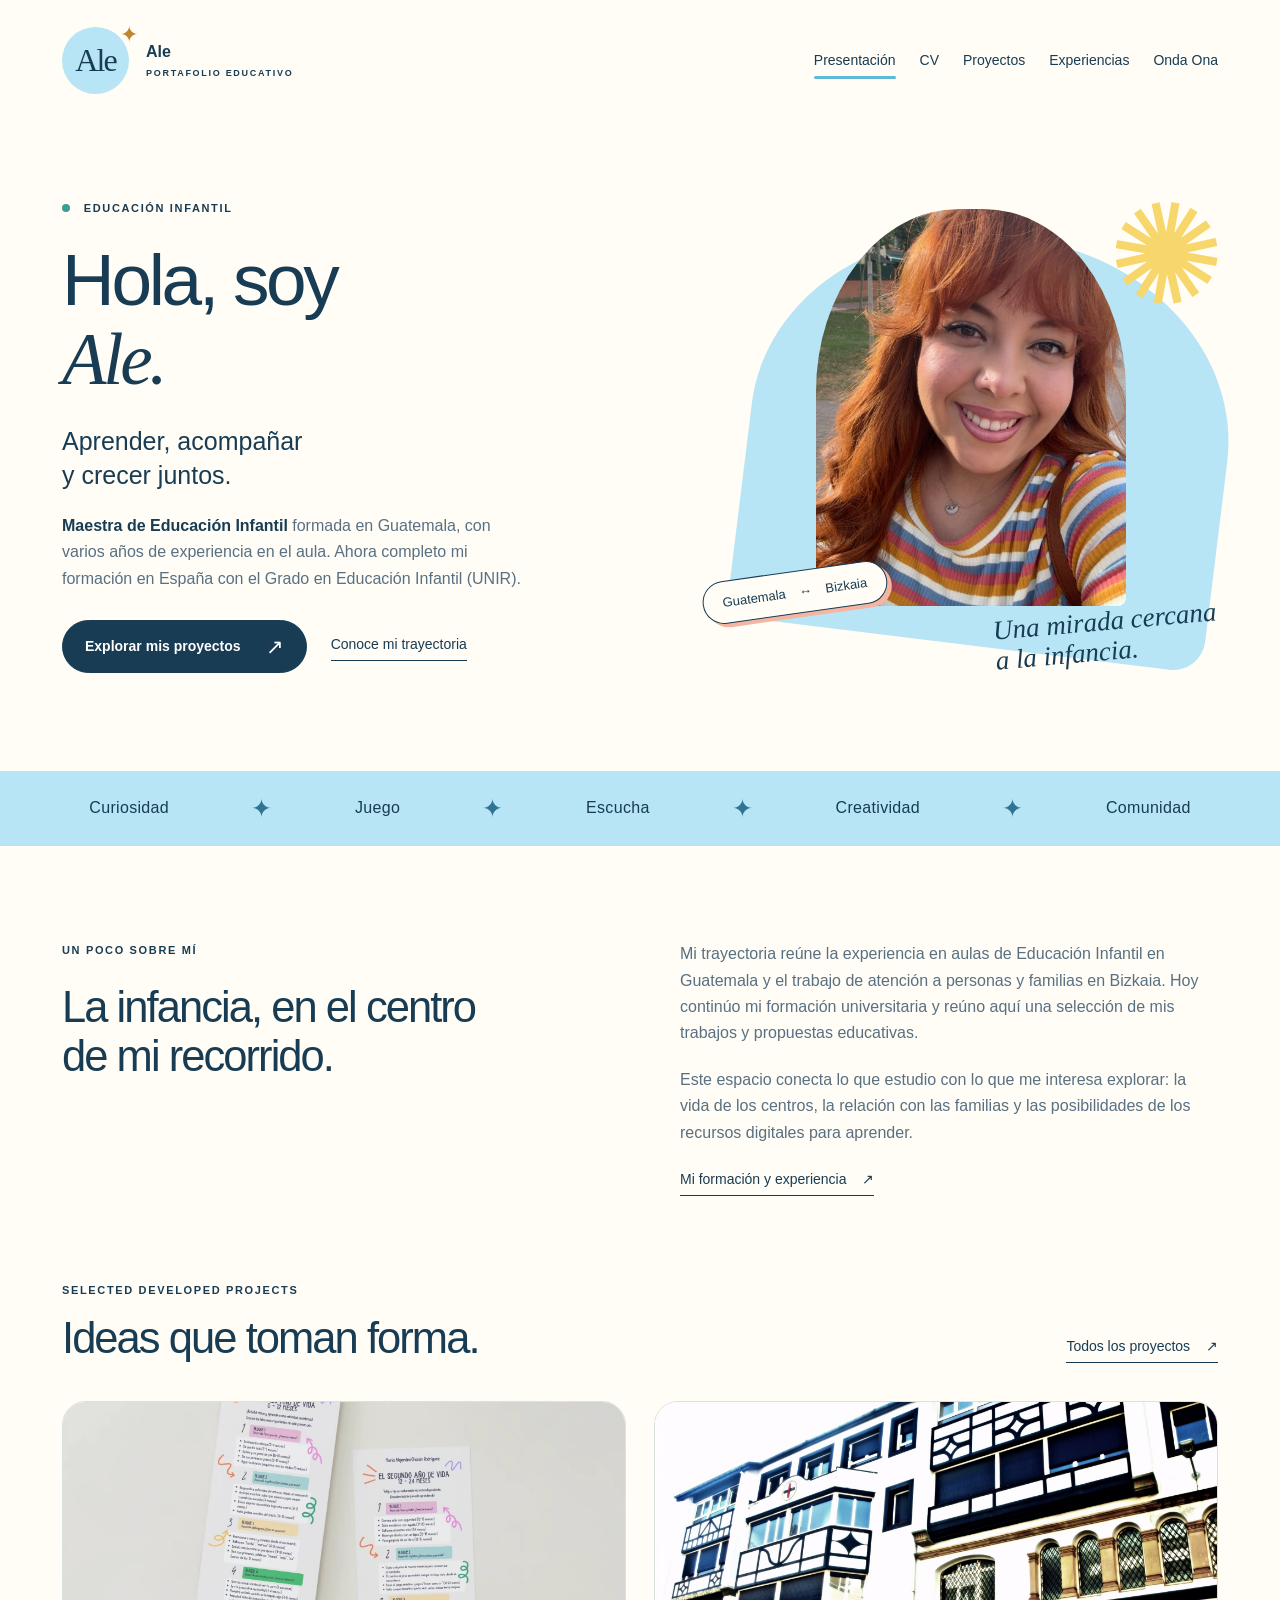
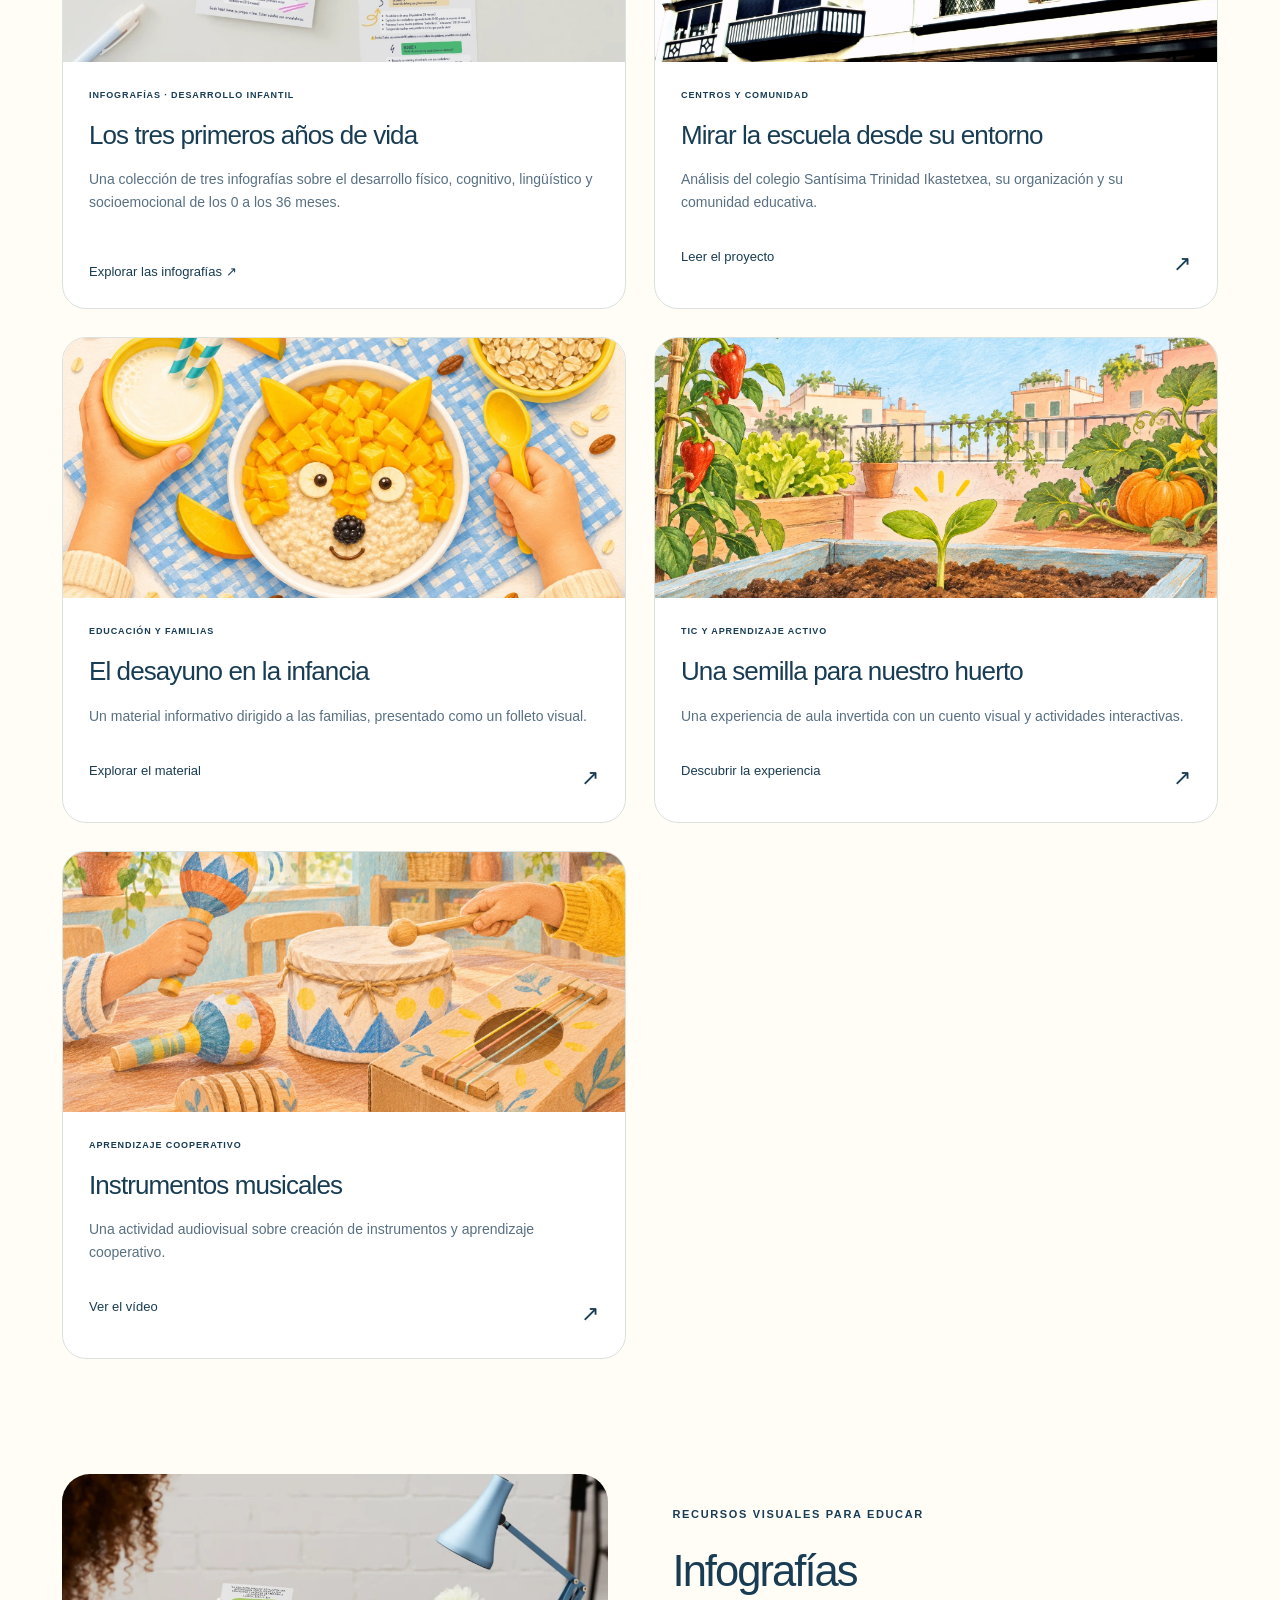
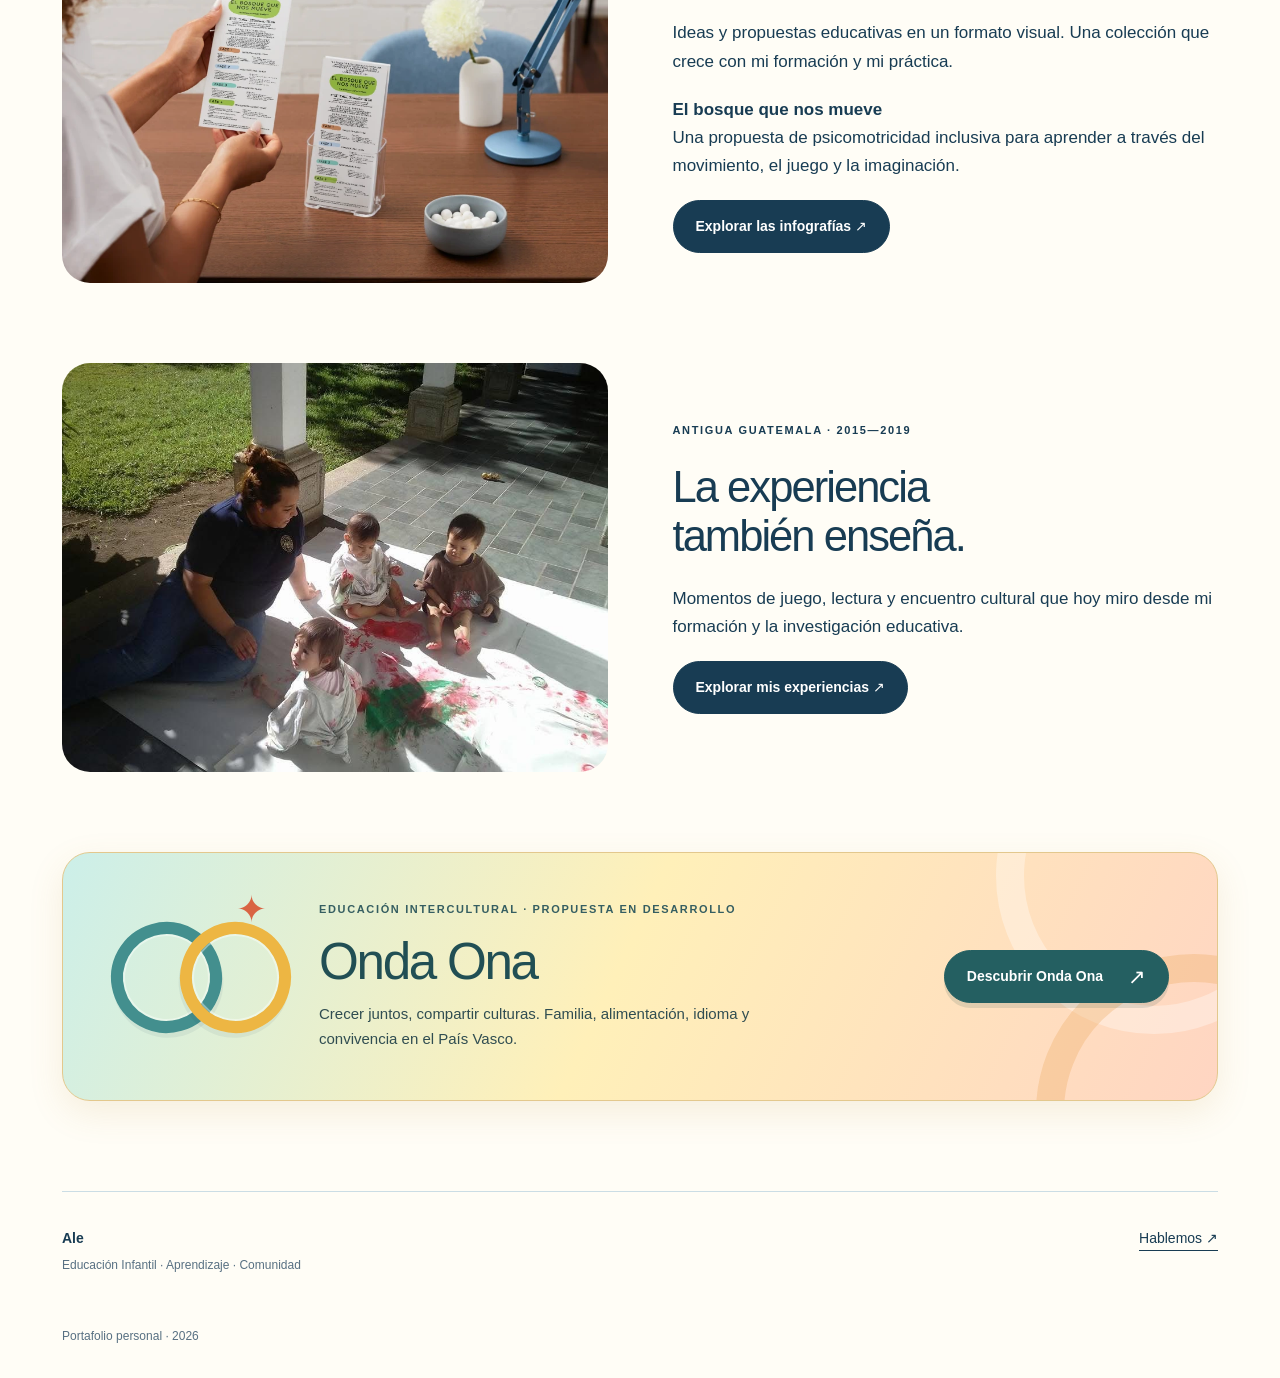
==== commit 28e0edc1: "Add files via upload" ====
--- a/index.html
+++ b/index.html
@@ -1 +1 @@
-<!doctype html><html lang="es"><head><meta charset="utf-8"><meta name="viewport" content="width=device-width,initial-scale=1"><title>Presentación · Ale</title><meta name="description" content="Portafolio educativo de Ale, estudiante del Grado en Educación Infantil en UNIR."><meta name="theme-color" content="#b7e5f5"><link rel="icon" type="image/svg+xml" href="assets/favicon.svg"><link rel="stylesheet" href="assets/styles.css?v=20261110-infografias-2"><script src="assets/site.js" defer></script></head><body><a class="skip" href="#contenido">Saltar al contenido</a><header class="site-header"><a class="brand" href="index.html" aria-label="Ale, presentación"><span class="brand-symbol">Ale<span>✦</span></span><span>Ale<small>PORTAFOLIO EDUCATIVO</small></span></a><button class="menu-toggle" aria-expanded="false" aria-controls="menu">Menú <span>＋</span></button><nav id="menu" aria-label="Navegación principal"><a href="index.html" aria-current="page">Presentación</a><a href="cv.html" >CV</a><a href="proyectos.html" >Proyectos</a><a href="experiencias.html">Experiencias</a><a href="onda-ona.html" >Onda Ona</a></nav></header><main id="contenido"><section class="hero wrap"><div class="hero-copy"><span class="eyebrow"><span class="status-dot"></span> EDUCACIÓN INFANTIL</span><h1>Hola, soy<br><em>Ale.</em></h1><p class="hero-lead">Aprender, acompañar<br>y crecer juntos.</p><p class="hero-description"><strong>Maestra de Educación Infantil</strong> formada en Guatemala, con varios años de experiencia en el aula. Ahora completo mi formación en España con el Grado en Educación Infantil (UNIR).</p><div class="actions"><a class="button" href="proyectos.html">Explorar mis proyectos <span>↗</span></a><a class="text-link" href="cv.html">Conoce mi trayectoria</a></div></div><div class="portrait-composition"><span class="sunburst" aria-hidden="true">✺</span><div class="portrait-bg"></div><img class="portrait" src="assets/retrato.jpg" alt="María Alejandra Chacón Rodríguez"><span class="portrait-caption">Una mirada cercana<br>a la infancia.</span><span class="floating-label">Guatemala <span>↔</span> Bizkaia</span></div></section><div class="ticker" aria-hidden="true"><span>Curiosidad</span><i>✦</i><span>Juego</span><i>✦</i><span>Escucha</span><i>✦</i><span>Creatividad</span><i>✦</i><span>Comunidad</span></div><section class="about-section wrap"><div><span class="eyebrow">UN POCO SOBRE MÍ</span><h2>La infancia, en el centro<br>de mi recorrido.</h2></div><div><p>Mi trayectoria reúne la experiencia en aulas de Educación Infantil en Guatemala y el trabajo de atención a personas y familias en Bizkaia. Hoy continúo mi formación universitaria y reúno aquí una selección de mis trabajos y propuestas educativas.</p><p>Este espacio conecta lo que estudio con lo que me interesa explorar: la vida de los centros, la relación con las familias y las posibilidades de los recursos digitales para aprender.</p><a class="text-link" href="cv.html">Mi formación y experiencia <span>↗</span></a></div></section><section class="projects-section wrap"><div class="section-heading"><div><span class="eyebrow">SELECTED DEVELOPED PROJECTS</span><h2>Ideas que toman forma.</h2></div><a class="text-link" href="proyectos.html">Todos los proyectos <span>↗</span></a></div><div class="project-grid"><a class="project-card blue-card" href="proyectos/colegio-trinitarias.html"><div class="card-image"><img src="assets/colegio-trinitarias.jpg" alt="Fachada del colegio Santísima Trinidad de Algorta" loading="lazy"></div><div class="card-body"><span class="tag">CENTROS Y COMUNIDAD</span><h3>Mirar la escuela desde su entorno</h3><p>Análisis del colegio Santísima Trinidad Ikastetxea, su organización y su comunidad educativa.</p><span class="card-link">Leer el proyecto <span>↗</span></span></div></a><a class="project-card peach-card" href="proyectos/desayuno-infantil.html"><div class="card-image"><img src="assets/desayuno-zorrito.webp" alt="Ilustración de un desayuno con avena y mango en forma de zorrito, leche y una cuchara amarilla" loading="lazy"></div><div class="card-body"><span class="tag">EDUCACIÓN Y FAMILIAS</span><h3>El desayuno en la infancia</h3><p>Un material informativo dirigido a las familias, presentado como un folleto visual.</p><span class="card-link">Explorar el material <span>↗</span></span></div></a><a class="project-card yellow-card" href="proyectos/aula-invertida.html"><div class="card-image seed-cover"><img src="assets/huerto-ilustrado.webp" alt="Ilustración de una lenteja para el proyecto del huerto" loading="lazy"></div><div class="card-body"><span class="tag">TIC Y APRENDIZAJE ACTIVO</span><h3>Una semilla para nuestro huerto</h3><p>Una experiencia de aula invertida con un cuento visual y actividades interactivas.</p><span class="card-link">Descubrir la experiencia <span>↗</span></span></div></a><a class="project-card music-card" href="proyectos/instrumentos-musicales.html"><div class="card-image"><img src="assets/musica-ilustrada.webp" alt="Manos infantiles exploran maracas, un tambor y una guitarra de cartón" loading="lazy"></div><div class="card-body"><span class="tag">APRENDIZAJE COOPERATIVO</span><h3>Instrumentos musicales</h3><p>Una actividad audiovisual sobre creación de instrumentos y aprendizaje cooperativo.</p><span class="card-link">Ver el vídeo <span>↗</span></span></div></a></div></section><section class="home-experiences home-infographics wrap"><img src="assets/infografia-bosque-escena.webp" alt="Una joven sostiene el folleto El bosque que nos mueve junto a una mesa con una lámpara azul" loading="lazy"><div><span class="eyebrow">RECURSOS VISUALES PARA EDUCAR</span><h2>Infografías</h2><p>Ideas y propuestas educativas en un formato visual. Una colección que crece con mi formación y mi práctica.</p><p><strong>El bosque que nos mueve</strong><br>Una propuesta de psicomotricidad inclusiva para aprender a través del movimiento, el juego y la imaginación.</p><a class="button" href="proyectos.html#infografias">Explorar las infografías ↗</a></div></section><section class="home-experiences wrap"><img src="assets/pintura-2015.jpg" alt="María Alejandra acompaña una actividad de pintura en Antigua Guatemala, 2015" loading="lazy"><div><span class="eyebrow">ANTIGUA GUATEMALA · 2015—2019</span><h2>La experiencia<br>también enseña.</h2><p>Momentos de juego, lectura y encuentro cultural que hoy miro desde mi formación y la investigación educativa.</p><a class="button" href="experiencias.html">Explorar mis experiencias ↗</a></div></section><section class="onda-banner wrap"><div class="onda-mark" aria-hidden="true">≈</div><div><span class="eyebrow">EDUCACIÓN INTERCULTURAL · PROPUESTA EN DESARROLLO</span><h2>Onda Ona</h2><p>Crecer juntos, compartir culturas. Familia, alimentación, idioma y convivencia en el País Vasco.</p></div><a class="button light" href="onda-ona.html">Descubrir Onda Ona <span>↗</span></a></section></main><footer class="site-footer"><div><a class="footer-name" href="index.html">Ale</a><p>Educación Infantil · Aprendizaje · Comunidad</p></div><a href="mailto:marialechaconrodriguez27@gmail.com">Hablemos <span aria-hidden="true">↗</span></a><p class="footer-note">Portafolio personal · 2026</p></footer></body></html>+<!doctype html><html lang="es"><head><meta charset="utf-8"><meta name="viewport" content="width=device-width,initial-scale=1"><title>Presentación · Ale</title><meta name="description" content="Portafolio educativo de Ale, estudiante del Grado en Educación Infantil en UNIR."><meta name="theme-color" content="#b7e5f5"><link rel="icon" type="image/svg+xml" href="assets/favicon.svg"><link rel="stylesheet" href="assets/styles.css?v=20261110-aros"><script src="assets/site.js" defer></script></head><body><a class="skip" href="#contenido">Saltar al contenido</a><header class="site-header"><a class="brand" href="index.html" aria-label="Ale, presentación"><span class="brand-symbol">Ale<span>✦</span></span><span>Ale<small>PORTAFOLIO EDUCATIVO</small></span></a><button class="menu-toggle" aria-expanded="false" aria-controls="menu">Menú <span>＋</span></button><nav id="menu" aria-label="Navegación principal"><a href="index.html" aria-current="page">Presentación</a><a href="cv.html" >CV</a><a href="proyectos.html" >Proyectos</a><a href="experiencias.html">Experiencias</a><a href="onda-ona.html" >Onda Ona</a></nav></header><main id="contenido"><section class="hero wrap"><div class="hero-copy"><span class="eyebrow"><span class="status-dot"></span> EDUCACIÓN INFANTIL</span><h1>Hola, soy<br><em>Ale.</em></h1><p class="hero-lead">Aprender, acompañar<br>y crecer juntos.</p><p class="hero-description"><strong>Maestra de Educación Infantil</strong> formada en Guatemala, con varios años de experiencia en el aula. Ahora completo mi formación en España con el Grado en Educación Infantil (UNIR).</p><div class="actions"><a class="button" href="proyectos.html">Explorar mis proyectos <span>↗</span></a><a class="text-link" href="cv.html">Conoce mi trayectoria</a></div></div><div class="portrait-composition"><span class="sunburst" aria-hidden="true">✺</span><div class="portrait-bg"></div><img class="portrait" src="assets/retrato.jpg" alt="María Alejandra Chacón Rodríguez"><span class="portrait-caption">Una mirada cercana<br>a la infancia.</span><span class="floating-label">Guatemala <span>↔</span> Bizkaia</span></div></section><div class="ticker" aria-hidden="true"><span>Curiosidad</span><i>✦</i><span>Juego</span><i>✦</i><span>Escucha</span><i>✦</i><span>Creatividad</span><i>✦</i><span>Comunidad</span></div><section class="about-section wrap"><div><span class="eyebrow">UN POCO SOBRE MÍ</span><h2>La infancia, en el centro<br>de mi recorrido.</h2></div><div><p>Mi trayectoria reúne la experiencia en aulas de Educación Infantil en Guatemala y el trabajo de atención a personas y familias en Bizkaia. Hoy continúo mi formación universitaria y reúno aquí una selección de mis trabajos y propuestas educativas.</p><p>Este espacio conecta lo que estudio con lo que me interesa explorar: la vida de los centros, la relación con las familias y las posibilidades de los recursos digitales para aprender.</p><a class="text-link" href="cv.html">Mi formación y experiencia <span>↗</span></a></div></section><section class="projects-section wrap"><div class="section-heading"><div><span class="eyebrow">SELECTED DEVELOPED PROJECTS</span><h2>Ideas que toman forma.</h2></div><a class="text-link" href="proyectos.html">Todos los proyectos <span>↗</span></a></div><div class="project-grid"><a class="project-card blue-card" href="proyectos/desarrollo-infantil.html"><div class="card-image"><img src="assets/desarrollo-infantil-portada.webp" alt="Dos folletos sobre los primeros años de vida sobre una mesa clara" loading="lazy"></div><div class="card-body"><span class="tag">INFOGRAFÍAS · DESARROLLO INFANTIL</span><h3>Los tres primeros años de vida</h3><p>Una colección de tres infografías sobre el desarrollo físico, cognitivo, lingüístico y socioemocional de los 0 a los 36 meses.</p><span class="card-link">Explorar las infografías ↗</span></div></a><a class="project-card blue-card" href="proyectos/colegio-trinitarias.html"><div class="card-image"><img src="assets/colegio-trinitarias.jpg" alt="Fachada del colegio Santísima Trinidad de Algorta" loading="lazy"></div><div class="card-body"><span class="tag">CENTROS Y COMUNIDAD</span><h3>Mirar la escuela desde su entorno</h3><p>Análisis del colegio Santísima Trinidad Ikastetxea, su organización y su comunidad educativa.</p><span class="card-link">Leer el proyecto <span>↗</span></span></div></a><a class="project-card peach-card" href="proyectos/desayuno-infantil.html"><div class="card-image"><img src="assets/desayuno-zorrito.webp" alt="Ilustración de un desayuno con avena y mango en forma de zorrito, leche y una cuchara amarilla" loading="lazy"></div><div class="card-body"><span class="tag">EDUCACIÓN Y FAMILIAS</span><h3>El desayuno en la infancia</h3><p>Un material informativo dirigido a las familias, presentado como un folleto visual.</p><span class="card-link">Explorar el material <span>↗</span></span></div></a><a class="project-card yellow-card" href="proyectos/aula-invertida.html"><div class="card-image seed-cover"><img src="assets/huerto-ilustrado.webp" alt="Ilustración de una lenteja para el proyecto del huerto" loading="lazy"></div><div class="card-body"><span class="tag">TIC Y APRENDIZAJE ACTIVO</span><h3>Una semilla para nuestro huerto</h3><p>Una experiencia de aula invertida con un cuento visual y actividades interactivas.</p><span class="card-link">Descubrir la experiencia <span>↗</span></span></div></a><a class="project-card music-card" href="proyectos/instrumentos-musicales.html"><div class="card-image"><img src="assets/musica-ilustrada.webp" alt="Manos infantiles exploran maracas, un tambor y una guitarra de cartón" loading="lazy"></div><div class="card-body"><span class="tag">APRENDIZAJE COOPERATIVO</span><h3>Instrumentos musicales</h3><p>Una actividad audiovisual sobre creación de instrumentos y aprendizaje cooperativo.</p><span class="card-link">Ver el vídeo <span>↗</span></span></div></a></div></section><section class="home-experiences home-infographics wrap"><img src="assets/infografia-bosque-escena.webp" alt="Una joven sostiene el folleto El bosque que nos mueve junto a una mesa con una lámpara azul" loading="lazy"><div><span class="eyebrow">RECURSOS VISUALES PARA EDUCAR</span><h2>Infografías</h2><p>Ideas y propuestas educativas en un formato visual. Una colección que crece con mi formación y mi práctica.</p><p><strong>El bosque que nos mueve</strong><br>Una propuesta de psicomotricidad inclusiva para aprender a través del movimiento, el juego y la imaginación.</p><a class="button" href="proyectos.html#infografias">Explorar las infografías ↗</a></div></section><section class="home-experiences wrap"><img src="assets/pintura-2015.jpg" alt="María Alejandra acompaña una actividad de pintura en Antigua Guatemala, 2015" loading="lazy"><div><span class="eyebrow">ANTIGUA GUATEMALA · 2015—2019</span><h2>La experiencia<br>también enseña.</h2><p>Momentos de juego, lectura y encuentro cultural que hoy miro desde mi formación y la investigación educativa.</p><a class="button" href="experiencias.html">Explorar mis experiencias ↗</a></div></section><section class="onda-banner wrap"><div class="onda-mark" aria-hidden="true"><span class="onda-ring ring-teal"></span><span class="onda-ring ring-gold"></span><span class="onda-spark">✦</span></div><div><span class="eyebrow">EDUCACIÓN INTERCULTURAL · PROPUESTA EN DESARROLLO</span><h2>Onda Ona</h2><p>Crecer juntos, compartir culturas. Familia, alimentación, idioma y convivencia en el País Vasco.</p></div><a class="button light" href="onda-ona.html">Descubrir Onda Ona <span>↗</span></a></section></main><footer class="site-footer"><div><a class="footer-name" href="index.html">Ale</a><p>Educación Infantil · Aprendizaje · Comunidad</p></div><a href="mailto:marialechaconrodriguez27@gmail.com">Hablemos <span aria-hidden="true">↗</span></a><p class="footer-note">Portafolio personal · 2026</p></footer></body></html>
--- a/assets/styles.css
+++ b/assets/styles.css
@@ -14,3 +14,16 @@
 
 /* Infografías */
 .home-infographics{padding-top:25px}.infographics-section{padding-block:30px 90px;scroll-margin-top:30px}.infographic-detail{display:grid;grid-template-columns:1fr 420px;gap:65px;align-items:start;padding-bottom:80px}.infographic-detail img{width:100%;box-shadow:0 8px 30px #183c5315}.infographic-detail li{margin-bottom:14px}@media(max-width:760px){.infographic-detail{grid-template-columns:1fr;gap:35px}.infographic-detail img{max-width:420px;margin:auto}}
+
+/* Onda Ona: aros de encuentro en la portada */
+.onda-banner{position:relative;isolation:isolate;overflow:hidden;background:linear-gradient(115deg,#ccefe9 0%,#fff0b9 48%,#ffd5c2 100%);border:1px solid #e3c88d;box-shadow:0 12px 34px #b88b3820;padding-block:48px;gap:28px}
+.onda-banner::before,.onda-banner::after{content:"";position:absolute;z-index:-1;pointer-events:none;border-radius:50%;width:260px;height:260px;border:28px solid #ffffff55}
+.onda-banner::before{right:-95px;top:-135px}.onda-banner::after{right:-135px;bottom:-170px;border-color:#edaa6455}
+.onda-banner .onda-mark{position:relative;flex:0 0 180px;width:180px;height:135px;margin:0;font-size:initial}
+.onda-ring{position:absolute;display:block;width:111px;height:111px;border:12px solid;border-radius:50%;top:13px;box-shadow:inset 0 0 0 2px #ffffff65,0 5px 0 #183c5310}
+.ring-teal{left:0;border-color:#438f8e;transform:rotate(-16deg)}.ring-gold{right:0;border-color:#edb643;transform:rotate(16deg)}
+.onda-spark{position:absolute;right:24px;top:-18px;color:#d96443;font-size:37px;line-height:1}
+.onda-banner h2{font-size:clamp(38px,4vw,54px);color:#214f54}.onda-banner p{color:#304d51}.onda-banner .eyebrow{color:#355e61;line-height:1.6}
+.onda-banner .button.light{background:#245f61;color:#fff;border-color:#245f61;box-shadow:0 5px 0 #173f4020}.onda-banner .button.light:hover{background:#17494b;transform:translateY(-3px)}
+@media(max-width:1000px) and (min-width:761px){.onda-banner{flex-wrap:wrap}.onda-banner>div:nth-child(2){flex:1}.onda-banner .button{margin-left:208px}}
+@media(max-width:760px){.onda-banner{padding:35px 26px}.onda-banner .onda-mark{width:160px;height:125px;margin-bottom:15px}.onda-ring{width:100px;height:100px;border-width:10px}.onda-banner .button.light{margin-top:26px}.onda-banner::before{right:-160px;top:-100px}}
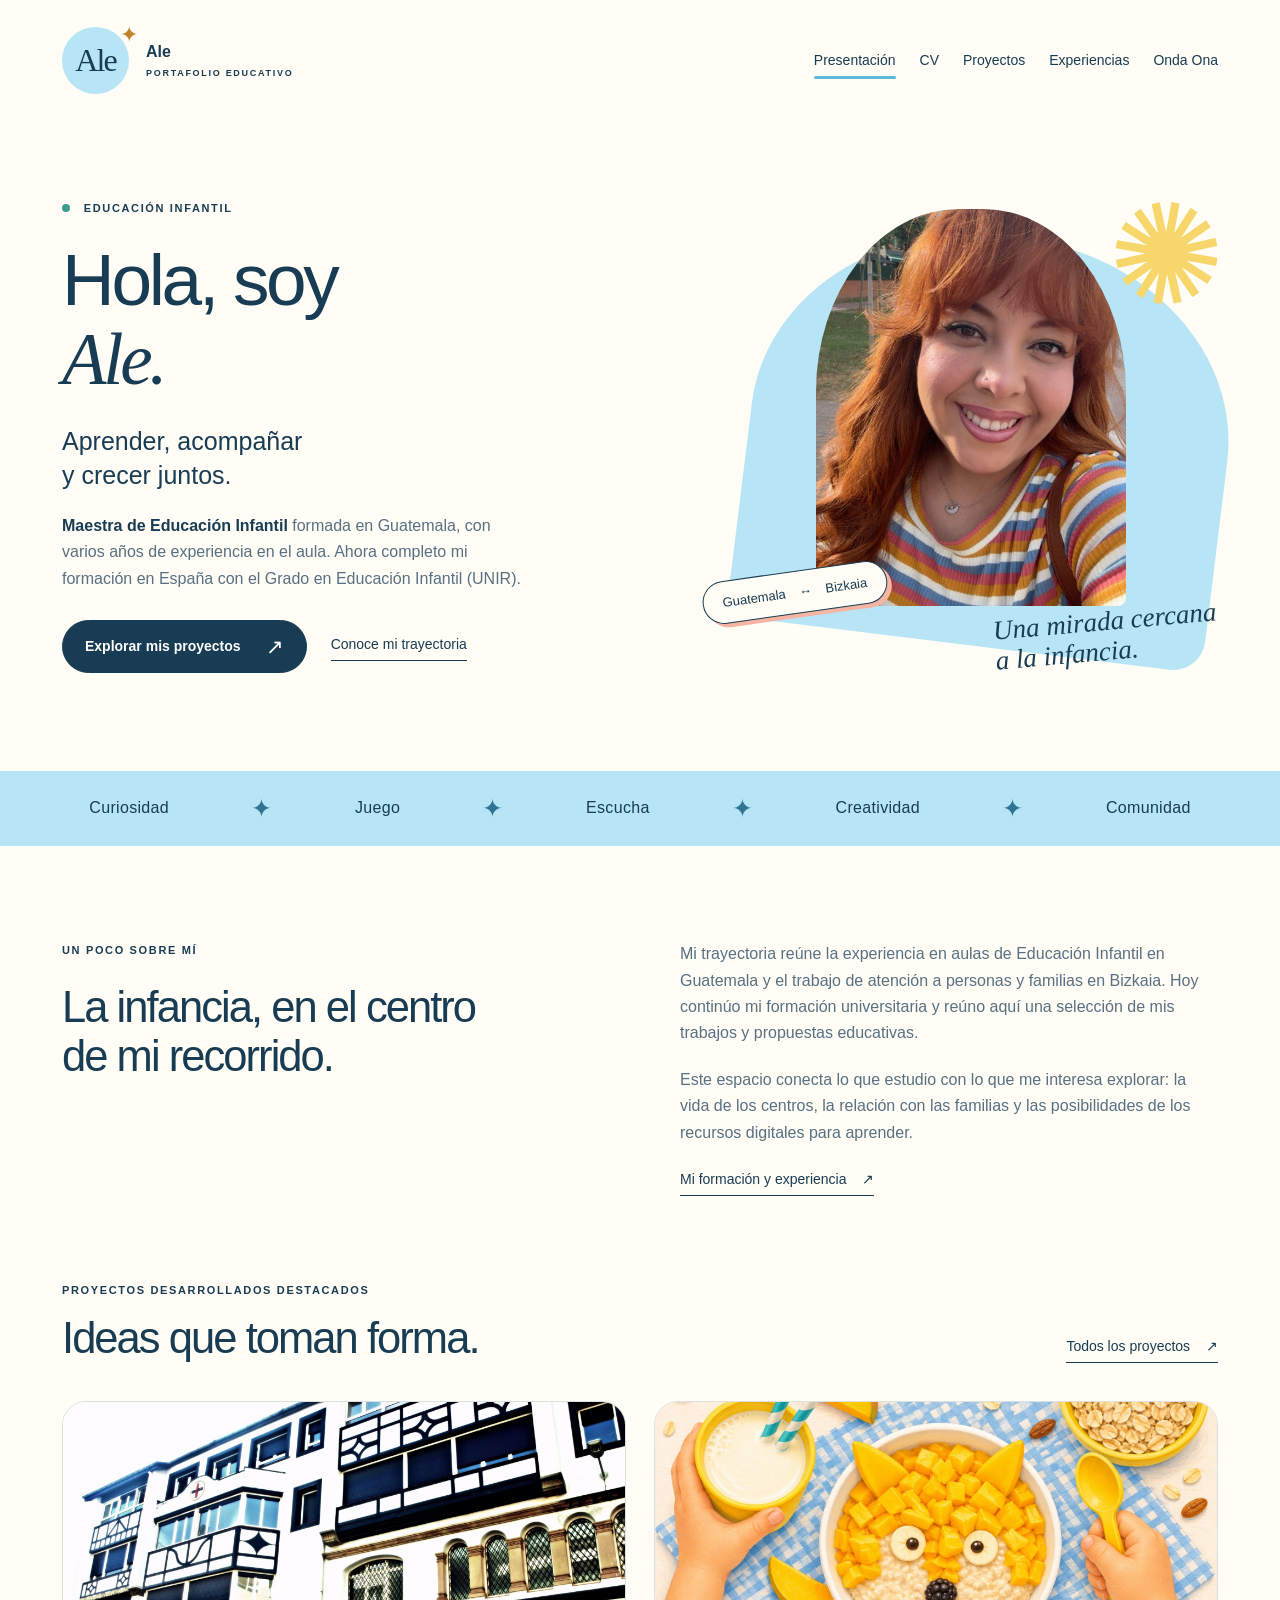
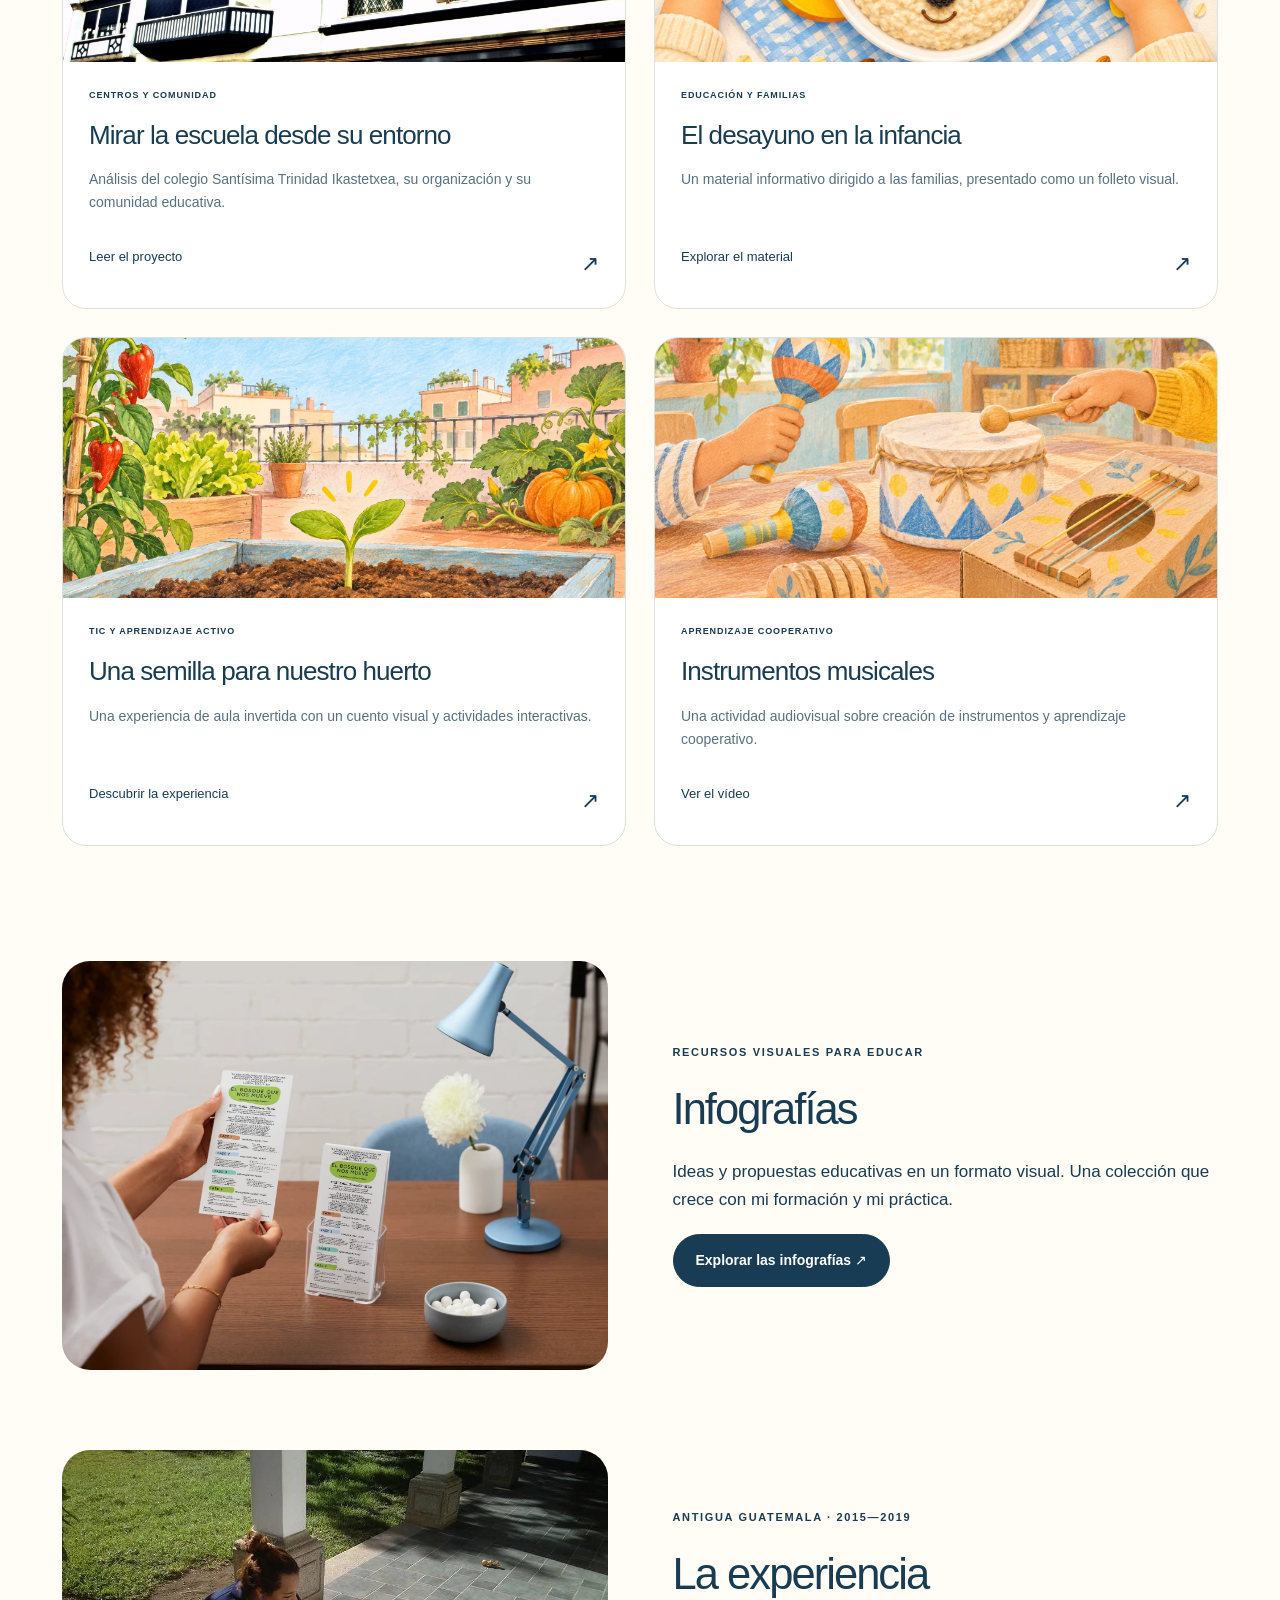
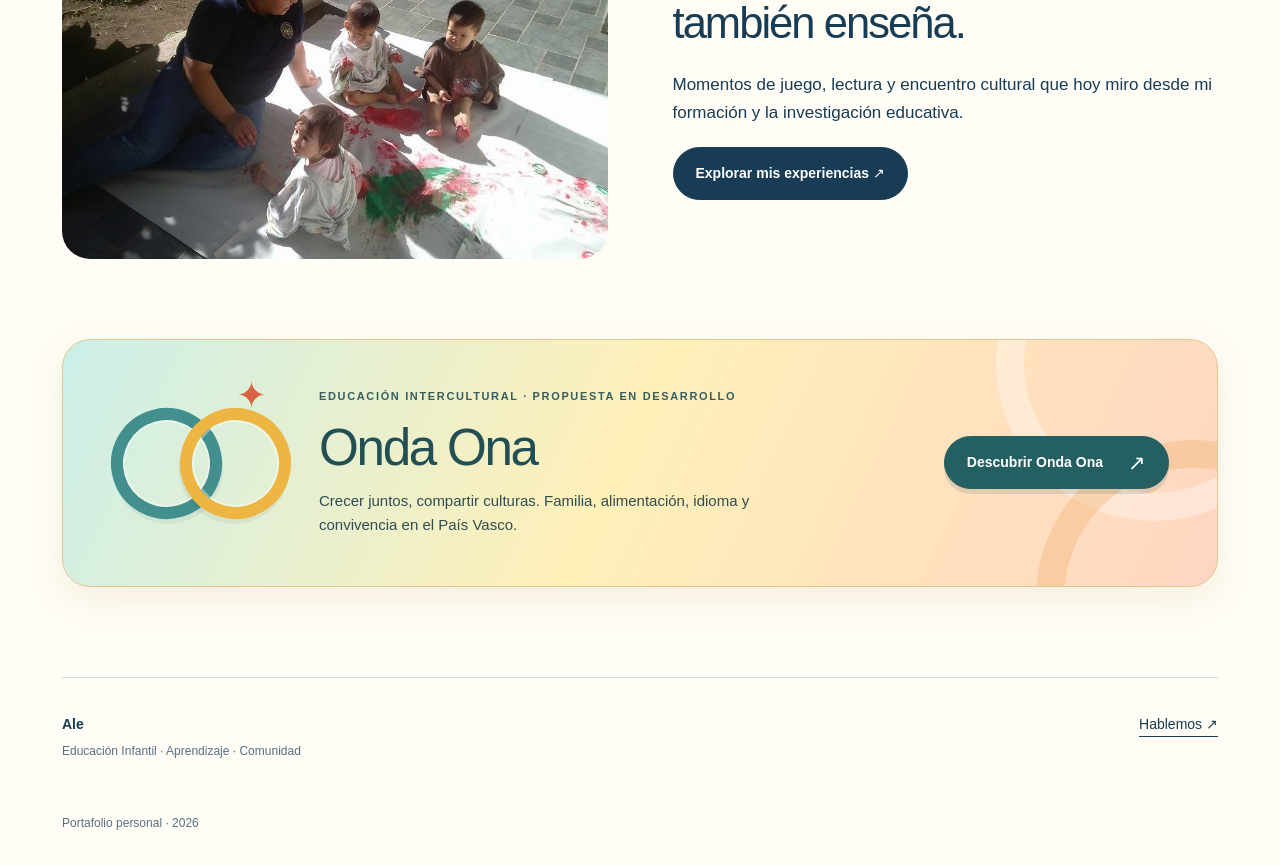
==== commit 39baed21: "Add files via upload" ====
--- a/index.html
+++ b/index.html
@@ -1 +1 @@
-<!doctype html><html lang="es"><head><meta charset="utf-8"><meta name="viewport" content="width=device-width,initial-scale=1"><title>Presentación · Ale</title><meta name="description" content="Portafolio educativo de Ale, estudiante del Grado en Educación Infantil en UNIR."><meta name="theme-color" content="#b7e5f5"><link rel="icon" type="image/svg+xml" href="assets/favicon.svg"><link rel="stylesheet" href="assets/styles.css?v=20261110-aros"><script src="assets/site.js" defer></script></head><body><a class="skip" href="#contenido">Saltar al contenido</a><header class="site-header"><a class="brand" href="index.html" aria-label="Ale, presentación"><span class="brand-symbol">Ale<span>✦</span></span><span>Ale<small>PORTAFOLIO EDUCATIVO</small></span></a><button class="menu-toggle" aria-expanded="false" aria-controls="menu">Menú <span>＋</span></button><nav id="menu" aria-label="Navegación principal"><a href="index.html" aria-current="page">Presentación</a><a href="cv.html" >CV</a><a href="proyectos.html" >Proyectos</a><a href="experiencias.html">Experiencias</a><a href="onda-ona.html" >Onda Ona</a></nav></header><main id="contenido"><section class="hero wrap"><div class="hero-copy"><span class="eyebrow"><span class="status-dot"></span> EDUCACIÓN INFANTIL</span><h1>Hola, soy<br><em>Ale.</em></h1><p class="hero-lead">Aprender, acompañar<br>y crecer juntos.</p><p class="hero-description"><strong>Maestra de Educación Infantil</strong> formada en Guatemala, con varios años de experiencia en el aula. Ahora completo mi formación en España con el Grado en Educación Infantil (UNIR).</p><div class="actions"><a class="button" href="proyectos.html">Explorar mis proyectos <span>↗</span></a><a class="text-link" href="cv.html">Conoce mi trayectoria</a></div></div><div class="portrait-composition"><span class="sunburst" aria-hidden="true">✺</span><div class="portrait-bg"></div><img class="portrait" src="assets/retrato.jpg" alt="María Alejandra Chacón Rodríguez"><span class="portrait-caption">Una mirada cercana<br>a la infancia.</span><span class="floating-label">Guatemala <span>↔</span> Bizkaia</span></div></section><div class="ticker" aria-hidden="true"><span>Curiosidad</span><i>✦</i><span>Juego</span><i>✦</i><span>Escucha</span><i>✦</i><span>Creatividad</span><i>✦</i><span>Comunidad</span></div><section class="about-section wrap"><div><span class="eyebrow">UN POCO SOBRE MÍ</span><h2>La infancia, en el centro<br>de mi recorrido.</h2></div><div><p>Mi trayectoria reúne la experiencia en aulas de Educación Infantil en Guatemala y el trabajo de atención a personas y familias en Bizkaia. Hoy continúo mi formación universitaria y reúno aquí una selección de mis trabajos y propuestas educativas.</p><p>Este espacio conecta lo que estudio con lo que me interesa explorar: la vida de los centros, la relación con las familias y las posibilidades de los recursos digitales para aprender.</p><a class="text-link" href="cv.html">Mi formación y experiencia <span>↗</span></a></div></section><section class="projects-section wrap"><div class="section-heading"><div><span class="eyebrow">SELECTED DEVELOPED PROJECTS</span><h2>Ideas que toman forma.</h2></div><a class="text-link" href="proyectos.html">Todos los proyectos <span>↗</span></a></div><div class="project-grid"><a class="project-card blue-card" href="proyectos/desarrollo-infantil.html"><div class="card-image"><img src="assets/desarrollo-infantil-portada.webp" alt="Dos folletos sobre los primeros años de vida sobre una mesa clara" loading="lazy"></div><div class="card-body"><span class="tag">INFOGRAFÍAS · DESARROLLO INFANTIL</span><h3>Los tres primeros años de vida</h3><p>Una colección de tres infografías sobre el desarrollo físico, cognitivo, lingüístico y socioemocional de los 0 a los 36 meses.</p><span class="card-link">Explorar las infografías ↗</span></div></a><a class="project-card blue-card" href="proyectos/colegio-trinitarias.html"><div class="card-image"><img src="assets/colegio-trinitarias.jpg" alt="Fachada del colegio Santísima Trinidad de Algorta" loading="lazy"></div><div class="card-body"><span class="tag">CENTROS Y COMUNIDAD</span><h3>Mirar la escuela desde su entorno</h3><p>Análisis del colegio Santísima Trinidad Ikastetxea, su organización y su comunidad educativa.</p><span class="card-link">Leer el proyecto <span>↗</span></span></div></a><a class="project-card peach-card" href="proyectos/desayuno-infantil.html"><div class="card-image"><img src="assets/desayuno-zorrito.webp" alt="Ilustración de un desayuno con avena y mango en forma de zorrito, leche y una cuchara amarilla" loading="lazy"></div><div class="card-body"><span class="tag">EDUCACIÓN Y FAMILIAS</span><h3>El desayuno en la infancia</h3><p>Un material informativo dirigido a las familias, presentado como un folleto visual.</p><span class="card-link">Explorar el material <span>↗</span></span></div></a><a class="project-card yellow-card" href="proyectos/aula-invertida.html"><div class="card-image seed-cover"><img src="assets/huerto-ilustrado.webp" alt="Ilustración de una lenteja para el proyecto del huerto" loading="lazy"></div><div class="card-body"><span class="tag">TIC Y APRENDIZAJE ACTIVO</span><h3>Una semilla para nuestro huerto</h3><p>Una experiencia de aula invertida con un cuento visual y actividades interactivas.</p><span class="card-link">Descubrir la experiencia <span>↗</span></span></div></a><a class="project-card music-card" href="proyectos/instrumentos-musicales.html"><div class="card-image"><img src="assets/musica-ilustrada.webp" alt="Manos infantiles exploran maracas, un tambor y una guitarra de cartón" loading="lazy"></div><div class="card-body"><span class="tag">APRENDIZAJE COOPERATIVO</span><h3>Instrumentos musicales</h3><p>Una actividad audiovisual sobre creación de instrumentos y aprendizaje cooperativo.</p><span class="card-link">Ver el vídeo <span>↗</span></span></div></a></div></section><section class="home-experiences home-infographics wrap"><img src="assets/infografia-bosque-escena.webp" alt="Una joven sostiene el folleto El bosque que nos mueve junto a una mesa con una lámpara azul" loading="lazy"><div><span class="eyebrow">RECURSOS VISUALES PARA EDUCAR</span><h2>Infografías</h2><p>Ideas y propuestas educativas en un formato visual. Una colección que crece con mi formación y mi práctica.</p><p><strong>El bosque que nos mueve</strong><br>Una propuesta de psicomotricidad inclusiva para aprender a través del movimiento, el juego y la imaginación.</p><a class="button" href="proyectos.html#infografias">Explorar las infografías ↗</a></div></section><section class="home-experiences wrap"><img src="assets/pintura-2015.jpg" alt="María Alejandra acompaña una actividad de pintura en Antigua Guatemala, 2015" loading="lazy"><div><span class="eyebrow">ANTIGUA GUATEMALA · 2015—2019</span><h2>La experiencia<br>también enseña.</h2><p>Momentos de juego, lectura y encuentro cultural que hoy miro desde mi formación y la investigación educativa.</p><a class="button" href="experiencias.html">Explorar mis experiencias ↗</a></div></section><section class="onda-banner wrap"><div class="onda-mark" aria-hidden="true"><span class="onda-ring ring-teal"></span><span class="onda-ring ring-gold"></span><span class="onda-spark">✦</span></div><div><span class="eyebrow">EDUCACIÓN INTERCULTURAL · PROPUESTA EN DESARROLLO</span><h2>Onda Ona</h2><p>Crecer juntos, compartir culturas. Familia, alimentación, idioma y convivencia en el País Vasco.</p></div><a class="button light" href="onda-ona.html">Descubrir Onda Ona <span>↗</span></a></section></main><footer class="site-footer"><div><a class="footer-name" href="index.html">Ale</a><p>Educación Infantil · Aprendizaje · Comunidad</p></div><a href="mailto:marialechaconrodriguez27@gmail.com">Hablemos <span aria-hidden="true">↗</span></a><p class="footer-note">Portafolio personal · 2026</p></footer></body></html>+<!doctype html><html lang="es"><head><meta charset="utf-8"><meta name="viewport" content="width=device-width,initial-scale=1"><title>Presentación · Ale</title><meta name="description" content="Portafolio educativo de Ale, estudiante del Grado en Educación Infantil en UNIR."><meta name="theme-color" content="#b7e5f5"><link rel="icon" type="image/svg+xml" href="assets/favicon.svg"><link rel="stylesheet" href="assets/styles.css?v=20261110-aros-hover"><script src="assets/site.js" defer></script></head><body><a class="skip" href="#contenido">Saltar al contenido</a><header class="site-header"><a class="brand" href="index.html" aria-label="Ale, presentación"><span class="brand-symbol">Ale<span>✦</span></span><span>Ale<small>PORTAFOLIO EDUCATIVO</small></span></a><button class="menu-toggle" aria-expanded="false" aria-controls="menu">Menú <span>＋</span></button><nav id="menu" aria-label="Navegación principal"><a href="index.html" aria-current="page">Presentación</a><a href="cv.html" >CV</a><a href="proyectos.html" >Proyectos</a><a href="experiencias.html">Experiencias</a><a href="onda-ona.html" >Onda Ona</a></nav></header><main id="contenido"><section class="hero wrap"><div class="hero-copy"><span class="eyebrow"><span class="status-dot"></span> EDUCACIÓN INFANTIL</span><h1>Hola, soy<br><em>Ale.</em></h1><p class="hero-lead">Aprender, acompañar<br>y crecer juntos.</p><p class="hero-description"><strong>Maestra de Educación Infantil</strong> formada en Guatemala, con varios años de experiencia en el aula. Ahora completo mi formación en España con el Grado en Educación Infantil (UNIR).</p><div class="actions"><a class="button" href="proyectos.html">Explorar mis proyectos <span>↗</span></a><a class="text-link" href="cv.html">Conoce mi trayectoria</a></div></div><div class="portrait-composition"><span class="sunburst" aria-hidden="true">✺</span><div class="portrait-bg"></div><img class="portrait" src="assets/retrato.jpg" alt="María Alejandra Chacón Rodríguez"><span class="portrait-caption">Una mirada cercana<br>a la infancia.</span><span class="floating-label">Guatemala <span>↔</span> Bizkaia</span></div></section><div class="ticker" aria-hidden="true"><span>Curiosidad</span><i>✦</i><span>Juego</span><i>✦</i><span>Escucha</span><i>✦</i><span>Creatividad</span><i>✦</i><span>Comunidad</span></div><section class="about-section wrap"><div><span class="eyebrow">UN POCO SOBRE MÍ</span><h2>La infancia, en el centro<br>de mi recorrido.</h2></div><div><p>Mi trayectoria reúne la experiencia en aulas de Educación Infantil en Guatemala y el trabajo de atención a personas y familias en Bizkaia. Hoy continúo mi formación universitaria y reúno aquí una selección de mis trabajos y propuestas educativas.</p><p>Este espacio conecta lo que estudio con lo que me interesa explorar: la vida de los centros, la relación con las familias y las posibilidades de los recursos digitales para aprender.</p><a class="text-link" href="cv.html">Mi formación y experiencia <span>↗</span></a></div></section><section class="projects-section wrap"><div class="section-heading"><div><span class="eyebrow">PROYECTOS DESARROLLADOS DESTACADOS</span><h2>Ideas que toman forma.</h2></div><a class="text-link" href="proyectos.html">Todos los proyectos <span>↗</span></a></div><div class="project-grid"><a class="project-card blue-card" href="proyectos/colegio-trinitarias.html"><div class="card-image"><img src="assets/colegio-trinitarias.jpg" alt="Fachada del colegio Santísima Trinidad de Algorta" loading="lazy"></div><div class="card-body"><span class="tag">CENTROS Y COMUNIDAD</span><h3>Mirar la escuela desde su entorno</h3><p>Análisis del colegio Santísima Trinidad Ikastetxea, su organización y su comunidad educativa.</p><span class="card-link">Leer el proyecto <span>↗</span></span></div></a><a class="project-card peach-card" href="proyectos/desayuno-infantil.html"><div class="card-image"><img src="assets/desayuno-zorrito.webp" alt="Ilustración de un desayuno con avena y mango en forma de zorrito, leche y una cuchara amarilla" loading="lazy"></div><div class="card-body"><span class="tag">EDUCACIÓN Y FAMILIAS</span><h3>El desayuno en la infancia</h3><p>Un material informativo dirigido a las familias, presentado como un folleto visual.</p><span class="card-link">Explorar el material <span>↗</span></span></div></a><a class="project-card yellow-card" href="proyectos/aula-invertida.html"><div class="card-image seed-cover"><img src="assets/huerto-ilustrado.webp" alt="Ilustración de una lenteja para el proyecto del huerto" loading="lazy"></div><div class="card-body"><span class="tag">TIC Y APRENDIZAJE ACTIVO</span><h3>Una semilla para nuestro huerto</h3><p>Una experiencia de aula invertida con un cuento visual y actividades interactivas.</p><span class="card-link">Descubrir la experiencia <span>↗</span></span></div></a><a class="project-card music-card" href="proyectos/instrumentos-musicales.html"><div class="card-image"><img src="assets/musica-ilustrada.webp" alt="Manos infantiles exploran maracas, un tambor y una guitarra de cartón" loading="lazy"></div><div class="card-body"><span class="tag">APRENDIZAJE COOPERATIVO</span><h3>Instrumentos musicales</h3><p>Una actividad audiovisual sobre creación de instrumentos y aprendizaje cooperativo.</p><span class="card-link">Ver el vídeo <span>↗</span></span></div></a></div></section><section class="home-experiences home-infographics wrap"><img src="assets/infografia-bosque-escena.webp" alt="Una joven sostiene el folleto El bosque que nos mueve junto a una mesa con una lámpara azul" loading="lazy"><div><span class="eyebrow">RECURSOS VISUALES PARA EDUCAR</span><h2>Infografías</h2><p>Ideas y propuestas educativas en un formato visual. Una colección que crece con mi formación y mi práctica.</p><a class="button" href="proyectos.html#infografias">Explorar las infografías ↗</a></div></section><section class="home-experiences wrap"><img src="assets/pintura-2015.jpg" alt="María Alejandra acompaña una actividad de pintura en Antigua Guatemala, 2015" loading="lazy"><div><span class="eyebrow">ANTIGUA GUATEMALA · 2015—2019</span><h2>La experiencia<br>también enseña.</h2><p>Momentos de juego, lectura y encuentro cultural que hoy miro desde mi formación y la investigación educativa.</p><a class="button" href="experiencias.html">Explorar mis experiencias ↗</a></div></section><section class="onda-banner wrap"><div class="onda-mark" aria-hidden="true"><span class="onda-ring ring-teal"></span><span class="onda-ring ring-gold"></span><span class="onda-spark">✦</span></div><div><span class="eyebrow">EDUCACIÓN INTERCULTURAL · PROPUESTA EN DESARROLLO</span><h2>Onda Ona</h2><p>Crecer juntos, compartir culturas. Familia, alimentación, idioma y convivencia en el País Vasco.</p></div><a class="button light" href="onda-ona.html">Descubrir Onda Ona <span>↗</span></a></section></main><footer class="site-footer"><div><a class="footer-name" href="index.html">Ale</a><p>Educación Infantil · Aprendizaje · Comunidad</p></div><a href="mailto:marialechaconrodriguez27@gmail.com">Hablemos <span aria-hidden="true">↗</span></a><p class="footer-note">Portafolio personal · 2026</p></footer></body></html>
--- a/assets/styles.css
+++ b/assets/styles.css
@@ -27,3 +27,9 @@
 .onda-banner .button.light{background:#245f61;color:#fff;border-color:#245f61;box-shadow:0 5px 0 #173f4020}.onda-banner .button.light:hover{background:#17494b;transform:translateY(-3px)}
 @media(max-width:1000px) and (min-width:761px){.onda-banner{flex-wrap:wrap}.onda-banner>div:nth-child(2){flex:1}.onda-banner .button{margin-left:208px}}
 @media(max-width:760px){.onda-banner{padding:35px 26px}.onda-banner .onda-mark{width:160px;height:125px;margin-bottom:15px}.onda-ring{width:100px;height:100px;border-width:10px}.onda-banner .button.light{margin-top:26px}.onda-banner::before{right:-160px;top:-100px}}
+
+/* Destacar el acceso a Onda Ona al interactuar */
+.onda-banner{transition:transform .25s ease,box-shadow .25s ease,border-color .25s ease}
+.onda-banner:focus-within{transform:translateY(-5px);box-shadow:0 20px 42px #397e7940;border-color:#438f8e}
+@media(hover:hover) and (pointer:fine){.onda-banner:hover{transform:translateY(-5px);box-shadow:0 20px 42px #397e7940;border-color:#438f8e}}
+@media(prefers-reduced-motion:reduce){.onda-banner{transition:none}.onda-banner:hover,.onda-banner:focus-within{transform:none}}
